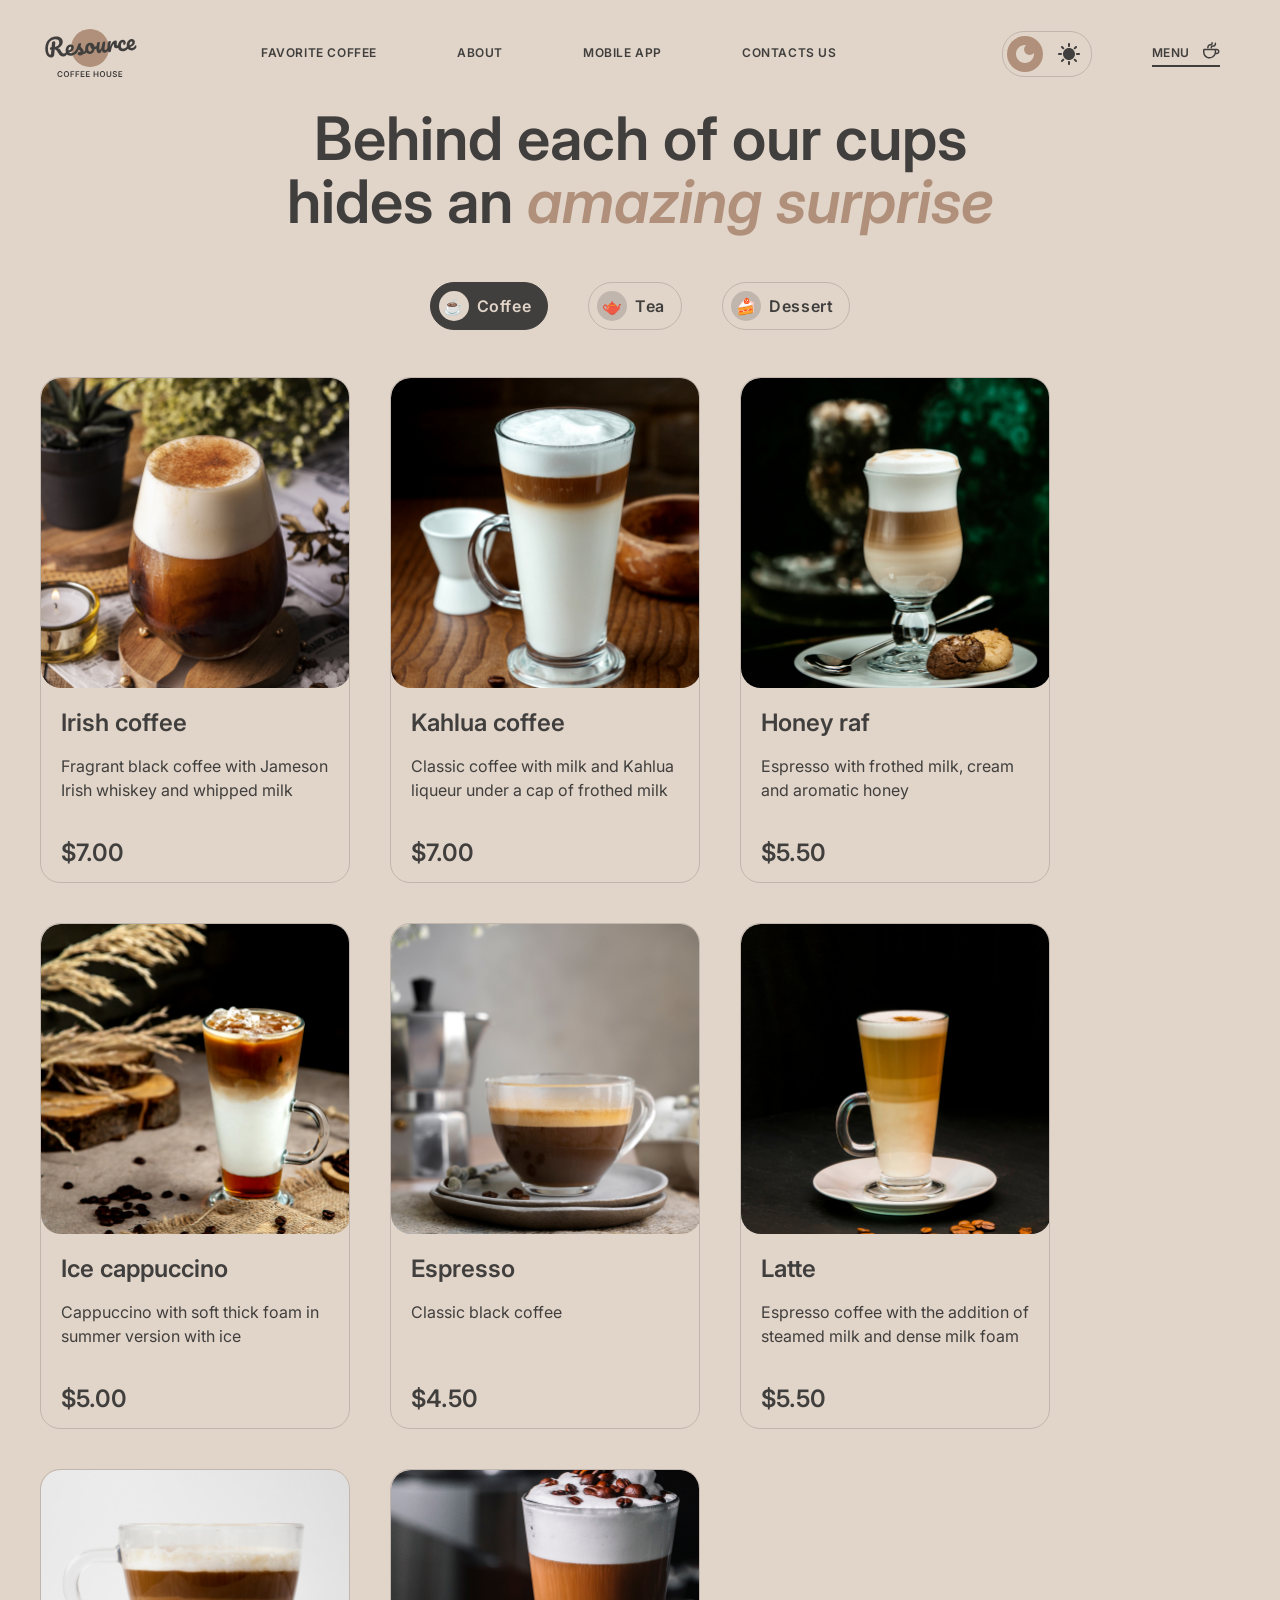
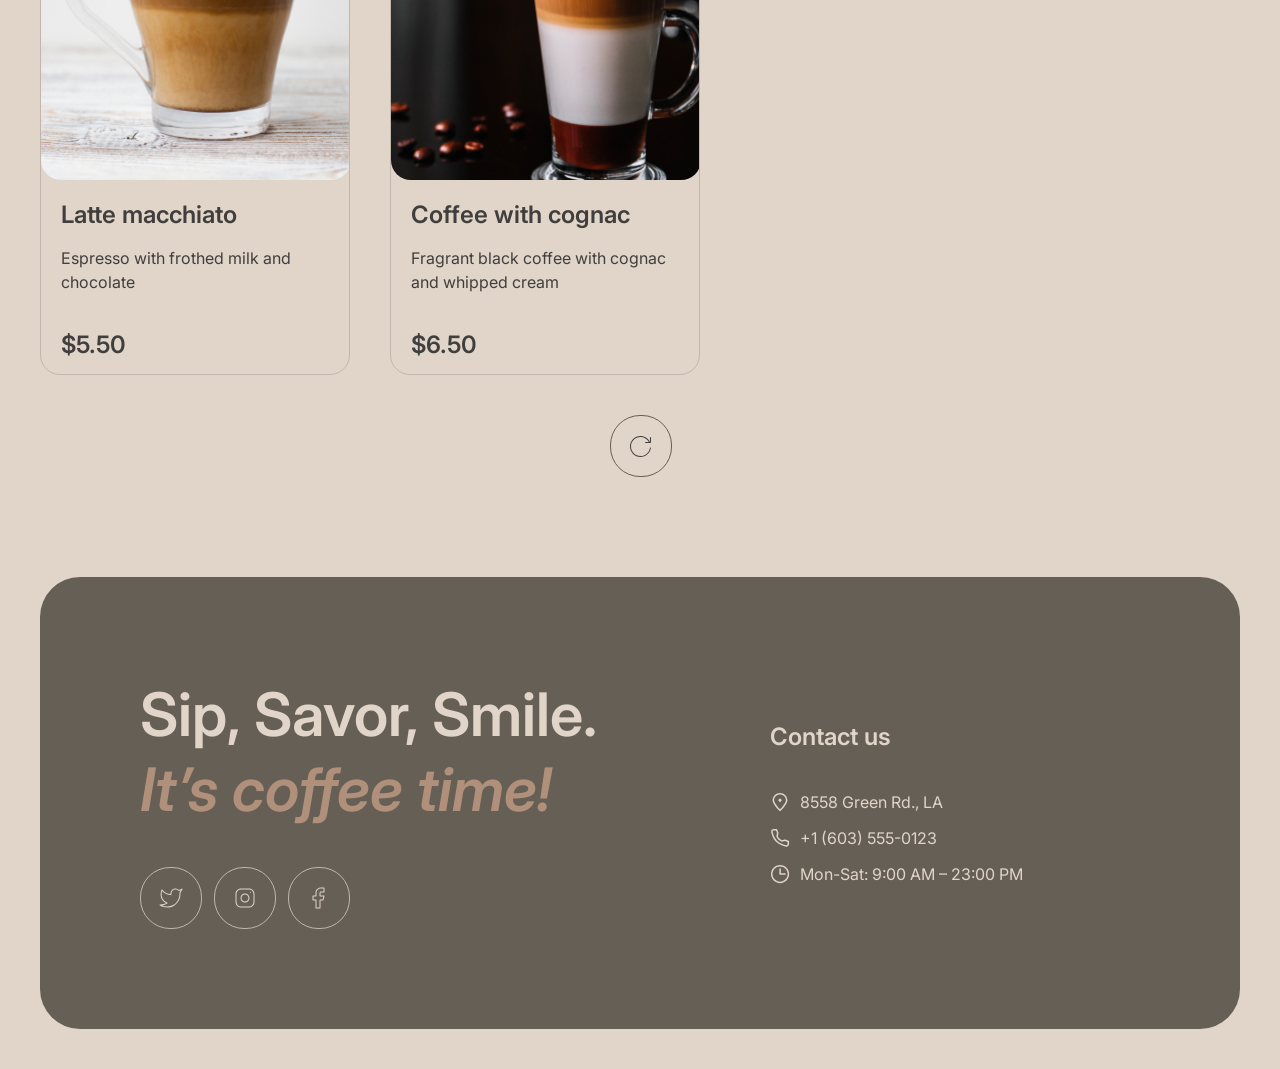
==== menu.html @ 3aed894a "feat: add link underline style" ====
<!DOCTYPE html>
<html lang="en">

<head>
  <title>Coffee House</title>
  <meta name="Description" content="This is Coffee House.">
  <meta name="Keywords" content="Coffee House">
  <meta charset="utf-8">
  <meta http-equiv="X-UA-Compatible" content="IE=edge">
  <meta name="viewport" content="width=device-width, initial-scale=1">
  <link rel="preconnect" href="https://fonts.googleapis.com">
  <link rel="preconnect" href="https://fonts.gstatic.com" crossorigin>
  <link href="https://fonts.googleapis.com/css2?family=Inter:ital,wght@0,100..900;1,100..900&display=swap"
    rel="stylesheet">
  <link rel="stylesheet" href="modern-normalize.css">
  <link rel="stylesheet" href="style.css">
  <link rel="icon" href="assets/favicon.png" type="image/x-icon">
</head>

<body class="block__body">

   <!-- HEADER -->
    <header class="header">
        <div class="container">
            <div class="wrapper wrapper--zero">
                <!-- Header logo & links -->
                <div class="header__top">
                    <div class="header__logo">
                        <a href="https://supronisium.github.io/rsschool-landing-page/">
                            <svg width="100" height="60" viewBox="0 0 100 60" fill="none" xmlns="http://www.w3.org/2000/svg">
<path d="M69 25C69 35.4934 60.4934 44 50 44C39.5066 44 31 35.4934 31 25C31 14.5066 39.5066 6 50 6C60.4934 6 69 14.5066 69 25Z" fill="#B0907A"/>
<path d="M95.6784 22.2913C95.8856 22.2732 96.0534 22.3548 96.1817 22.5364C96.326 22.7165 96.4127 22.9739 96.442 23.3086C96.4922 23.8824 96.4 24.3884 96.1652 24.8265C95.7789 25.5509 95.2359 26.1365 94.5362 26.5832C93.8524 27.0285 93.0084 27.295 92.0042 27.3829C90.4741 27.5168 89.2469 27.1664 88.3226 26.3318C87.3969 25.4812 86.8658 24.2749 86.7291 22.7129C86.6329 21.6131 86.7748 20.5727 87.1547 19.5919C87.5333 18.5951 88.1046 17.7822 88.8687 17.1532C89.6487 16.5229 90.5568 16.1623 91.5928 16.0717C92.5173 15.9908 93.2829 16.2049 93.8895 16.714C94.4948 17.2071 94.8386 17.9239 94.9209 18.8643C95.0171 19.9641 94.7016 20.9473 93.9743 21.814C93.2617 22.6633 91.9772 23.4021 90.1208 24.0303C90.5675 24.73 91.2451 25.0401 92.1537 24.9606C92.8072 24.9035 93.3279 24.7053 93.7158 24.3662C94.1197 24.0257 94.5692 23.4725 95.0643 22.7064C95.2346 22.4506 95.4393 22.3122 95.6784 22.2913ZM91.3914 18.4503C90.8016 18.5019 90.3295 18.8885 89.9751 19.6102C89.6365 20.3304 89.5098 21.1767 89.5949 22.149L89.5991 22.1968C90.5199 21.8914 91.2318 21.4918 91.7347 20.9981C92.2376 20.5044 92.4632 19.9626 92.4117 19.3729C92.3852 19.0701 92.2766 18.8386 92.0859 18.6786C91.9098 18.5013 91.6783 18.4252 91.3914 18.4503Z" fill="currentcolor"/>
<path d="M83.2976 28.1446C81.7356 28.2813 80.4779 27.9497 79.5245 27.1497C78.5857 26.3324 78.0529 25.1985 77.926 23.7481C77.813 22.457 77.969 21.303 78.394 20.2861C78.819 19.2692 79.4149 18.4622 80.1818 17.8651C80.9487 17.268 81.7784 16.9304 82.671 16.8523C83.5477 16.7756 84.2481 16.9793 84.7723 17.4635C85.311 17.9303 85.6159 18.5702 85.6871 19.383C85.7456 20.0525 85.6437 20.6316 85.3813 21.1203C85.1348 21.6076 84.7725 21.8722 84.2944 21.9141C83.9915 21.9406 83.7382 21.8904 83.5344 21.7637C83.3465 21.6356 83.2414 21.444 83.2191 21.189C83.2093 21.0774 83.2141 20.9485 83.2334 20.8023C83.2527 20.6561 83.2676 20.5504 83.278 20.4852C83.3367 20.2392 83.357 20.0125 83.3389 19.8053C83.3208 19.5981 83.2511 19.4436 83.1297 19.3418C83.0243 19.2386 82.876 19.1953 82.6847 19.2121C82.3181 19.2441 81.9901 19.4415 81.7006 19.8041C81.4097 20.1508 81.193 20.6114 81.0506 21.186C80.9081 21.7606 80.8661 22.3826 80.9247 23.0521C81.0865 24.901 81.9723 25.7551 83.5821 25.6142C84.2356 25.557 84.9181 25.2805 85.6296 24.7846C86.3556 24.2714 87.0469 23.5444 87.7034 22.6036C87.8752 22.3637 88.0806 22.2333 88.3197 22.2124C88.5269 22.1942 88.6946 22.2759 88.8229 22.4574C88.9672 22.6375 89.054 22.895 89.0832 23.2297C89.1362 23.8354 89.028 24.3427 88.7587 24.7518C88.0904 25.7418 87.2526 26.5378 86.2452 27.1399C85.2524 27.7247 84.2699 28.0596 83.2976 28.1446Z" fill="currentcolor"/>
<path d="M69.549 29.3476C68.9433 29.4006 68.485 29.1195 68.1742 28.5042C67.8794 27.8876 67.6706 26.8779 67.5479 25.4753C67.3666 23.4032 67.4892 21.4089 67.9158 19.4924C68.0188 19.0177 68.2207 18.6627 68.5213 18.4276C68.8365 18.1752 69.289 18.0232 69.8787 17.9716C70.1975 17.9437 70.4242 17.964 70.5586 18.0326C70.6931 18.1011 70.7701 18.2469 70.7897 18.4701C70.812 18.7251 70.7426 19.3094 70.5816 20.2229C70.478 20.8744 70.3993 21.4434 70.3455 21.93C70.2917 22.4165 70.2636 23.0132 70.2612 23.7201C70.6673 22.3033 71.1594 21.136 71.7376 20.2181C72.3158 19.3002 72.8997 18.6308 73.4892 18.2098C74.0947 17.7874 74.6605 17.5532 75.1865 17.5072C76.2225 17.4166 76.7858 17.8893 76.8765 18.9253C76.8946 19.1325 76.8668 19.6409 76.7931 20.4504C76.7214 21.0991 76.6925 21.5032 76.7064 21.6626C76.7552 22.2204 76.9789 22.4819 77.3773 22.4471C77.8236 22.408 78.3668 22.0072 79.0067 21.2445C79.1958 21.0191 79.4019 20.8967 79.6251 20.8772C79.8323 20.8591 80 20.9408 80.1283 21.1223C80.2712 21.2864 80.3559 21.5199 80.3824 21.8228C80.434 22.4125 80.315 22.8887 80.0255 23.2513C79.6197 23.7526 79.1285 24.1971 78.5521 24.5848C77.9903 24.9552 77.3746 25.1697 76.7052 25.2282C75.8604 25.3021 75.196 25.1434 74.7121 24.7521C74.2441 24.3594 73.978 23.7965 73.9139 23.0633C73.8929 22.8242 73.8959 22.583 73.9228 22.3397C73.9268 22.0182 73.9239 21.8016 73.9142 21.69C73.8919 21.435 73.793 21.3151 73.6177 21.3305C73.3786 21.3514 73.0836 21.6503 72.7325 22.2271C72.396 22.7865 72.0748 23.5213 71.7689 24.4314C71.4631 25.3415 71.2332 26.2932 71.0791 27.2864C70.9694 28.0509 70.8068 28.5791 70.5914 28.8709C70.3906 29.1455 70.0431 29.3044 69.549 29.3476Z" fill="currentcolor"/>
<path d="M59.2462 30.2488C58.5289 30.3116 57.9106 30.0364 57.3912 29.4233C56.8863 28.7929 56.5906 27.9836 56.5042 26.9954C56.3996 25.8 56.3838 24.7012 56.4567 23.699C56.5282 22.6809 56.6985 21.5979 56.9675 20.4501C57.085 19.958 57.2782 19.5958 57.547 19.3635C57.8157 19.1312 58.2609 18.9878 58.8826 18.9334C59.2332 18.9028 59.4772 18.9376 59.6145 19.038C59.7677 19.1371 59.8541 19.2981 59.8736 19.5213C59.8847 19.6488 59.8347 20.0868 59.7235 20.8354C59.6157 21.4391 59.5349 21.9842 59.4811 22.4707C59.3088 24.1722 59.247 25.3019 59.2958 25.8598C59.3251 26.1945 59.3859 26.4301 59.4781 26.5666C59.569 26.6871 59.7021 26.7397 59.8774 26.7244C60.1165 26.7035 60.3904 26.4386 60.6993 25.9297C61.024 25.4195 61.3431 24.6608 61.6565 23.6536C61.9859 22.6451 62.2798 21.4148 62.5382 19.9627C62.6239 19.4734 62.7852 19.114 63.0221 18.8845C63.2749 18.6535 63.6643 18.5151 64.1903 18.4691C64.5569 18.437 64.8161 18.4625 64.9679 18.5456C65.1184 18.6127 65.204 18.7658 65.2249 19.0049C65.2598 19.4034 65.1561 20.5127 64.9138 22.3327C64.646 24.412 64.533 25.6907 64.5748 26.1688C64.6013 26.4717 64.686 26.7052 64.8289 26.8694C64.9703 27.0176 65.1447 27.0827 65.3519 27.0645C65.6706 27.0366 66.0285 26.8126 66.4254 26.3924C66.8368 25.9549 67.3708 25.2657 68.0273 24.3249C68.199 24.0851 68.4044 23.9547 68.6435 23.9337C68.8507 23.9156 69.0185 23.9973 69.1468 24.1788C69.291 24.3589 69.3778 24.6163 69.4071 24.9511C69.4629 25.5886 69.3547 26.096 69.0825 26.4731C68.471 27.3779 67.7905 28.1361 67.041 28.7477C66.3074 29.358 65.4385 29.707 64.4343 29.7949C63.6693 29.8618 63.0776 29.6165 62.6594 29.0588C62.2572 28.4997 62.0093 27.6862 61.9159 26.6183C61.7398 27.7259 61.4065 28.5982 60.9162 29.2354C60.4245 29.8566 59.8678 30.1944 59.2462 30.2488Z" fill="currentcolor"/>
<path d="M57.5606 22.8796C57.7678 22.8614 57.9362 22.9511 58.0659 23.1485C58.1956 23.346 58.2744 23.6041 58.3023 23.9229C58.3692 24.688 58.1779 25.1625 57.7282 25.3463C56.8011 25.7647 55.7659 26.048 54.6225 26.1963C54.4367 27.5616 53.9332 28.6898 53.1117 29.5808C52.2888 30.4559 51.3115 30.9429 50.1799 31.0419C49.2235 31.1256 48.3824 30.9663 47.6566 30.564C46.9467 30.1603 46.383 29.5913 45.9654 28.8569C45.5478 28.1225 45.3 27.309 45.2219 26.4164C45.1159 25.205 45.2529 24.1089 45.6328 23.1281C46.0114 22.1313 46.5841 21.3343 47.351 20.7372C48.1165 20.1242 48.9933 19.7744 49.9816 19.688C51.1929 19.582 52.2022 19.9193 53.0093 20.6999C53.8309 21.4632 54.3592 22.453 54.5941 23.6691C55.339 23.5558 56.2177 23.3183 57.23 22.9567C57.3547 22.9136 57.4649 22.8879 57.5606 22.8796ZM50.1494 28.4908C50.6595 28.4462 51.0797 28.2007 51.41 27.7542C51.7563 27.3063 51.959 26.6863 52.0182 25.8941C51.4948 25.6026 51.0739 25.1977 50.7555 24.6795C50.4531 24.1599 50.2754 23.5972 50.2224 22.9916C50.2001 22.7365 50.2017 22.4794 50.2272 22.2202L50.1076 22.2307C49.4701 22.2864 48.9633 22.644 48.5873 23.3032C48.2259 23.9452 48.094 24.824 48.1916 25.9398C48.2683 26.8164 48.4942 27.4712 48.8694 27.9042C49.2605 28.3357 49.6872 28.5313 50.1494 28.4908Z" fill="currentcolor"/>
<path d="M40.3103 32.4354C39.4815 32.508 38.8272 32.3725 38.3474 32.029C37.8836 31.6841 37.6307 31.2726 37.5889 30.7944C37.5527 30.38 37.6727 30.0081 37.9491 29.6787C38.2254 29.3494 38.6584 29.1589 39.2482 29.1073C39.4554 29.0892 39.6966 29.0922 39.9717 29.1163C40.2614 29.1231 40.4787 29.1282 40.6235 29.1316C40.5713 28.7185 40.4415 28.3364 40.2341 27.9851C40.0427 27.6325 39.8048 27.3 39.5205 26.9876C39.2348 26.6592 38.9692 26.3773 38.7237 26.1418C38.3119 27.1254 37.8861 27.9497 37.4464 28.6145C37.0226 29.278 36.5482 29.9137 36.0232 30.5218C35.7614 30.8338 35.4711 31.0038 35.1523 31.0316C34.8973 31.054 34.6824 30.9844 34.5077 30.823C34.3316 30.6457 34.2316 30.4216 34.2079 30.1506C34.1801 29.8318 34.2658 29.5272 34.4653 29.2367L34.7426 28.827C35.5244 27.6664 36.1078 26.7159 36.4928 25.9756C36.7233 25.4896 36.9884 24.8481 37.288 24.0509C37.5863 23.2379 37.8745 22.4016 38.1527 21.542C38.3942 20.8142 38.9931 20.4085 39.9494 20.3248C40.3957 20.2858 40.71 20.2984 40.8923 20.3628C41.0746 20.4271 41.1734 20.547 41.1888 20.7223C41.1971 20.8179 41.1785 20.9722 41.1329 21.1849C41.0873 21.3977 41.0177 21.6126 40.9243 21.8296C40.6876 22.4285 40.5867 22.9272 40.6215 23.3257C40.6424 23.5647 40.7451 23.8208 40.9296 24.0937C41.1301 24.3653 41.4244 24.7009 41.8127 25.1006C42.3814 25.7254 42.8141 26.2657 43.111 26.7216C43.4224 27.1601 43.6025 27.6583 43.6513 28.2162C43.6652 28.3756 43.6688 28.6001 43.662 28.8898C44.4166 28.5187 45.2626 27.6335 46.2003 26.2345C46.372 25.9946 46.5774 25.8642 46.8165 25.8433C47.0237 25.8252 47.1915 25.9069 47.3198 26.0884C47.464 26.2685 47.5508 26.5259 47.5801 26.8606C47.6331 27.4663 47.5249 27.9737 47.2555 28.3827C46.545 29.4407 45.8392 30.185 45.1381 30.6158C44.4515 31.0292 43.5756 31.2985 42.5105 31.4238C41.9204 32.0215 41.187 32.3587 40.3103 32.4354Z" fill="currentcolor"/>
<path d="M36.6161 26.7357C36.8233 26.7175 36.9911 26.7992 37.1194 26.9807C37.2636 27.1608 37.3504 27.4183 37.3797 27.753C37.4355 28.3905 37.3273 28.8979 37.0551 29.2751C36.5281 30.0439 35.7492 30.7786 34.7183 31.4791C33.7034 32.1782 32.5823 32.5815 31.355 32.6888C29.6814 32.8353 28.3426 32.4947 27.3386 31.667C26.3347 30.8394 25.7637 29.6365 25.6256 28.0586C25.5294 26.9588 25.6713 25.9185 26.0512 24.9376C26.4298 23.9408 27.0011 23.1279 27.7652 22.4989C28.5452 21.8686 29.4533 21.508 30.4893 21.4174C31.4138 21.3365 32.1793 21.5506 32.786 22.0597C33.3913 22.5528 33.7351 23.2696 33.8173 24.21C33.9136 25.3098 33.5981 26.293 32.8708 27.1597C32.1581 28.009 30.8816 28.7471 29.0412 29.3739C29.5039 30.0722 30.293 30.3726 31.4088 30.275C32.126 30.2122 32.9173 29.894 33.7826 29.3204C34.6625 28.7295 35.4016 27.9983 35.9999 27.1269C36.1716 26.887 36.377 26.7566 36.6161 26.7357ZM30.2878 23.796C29.6981 23.8476 29.226 24.2342 28.8715 24.9559C28.533 25.6761 28.4063 26.5224 28.4914 27.4947L28.4955 27.5425C29.4164 27.2371 30.1283 26.8375 30.6312 26.3438C31.1341 25.8501 31.3597 25.3083 31.3081 24.7186C31.2816 24.4158 31.1731 24.1843 30.9824 24.0243C30.8063 23.847 30.5747 23.7709 30.2878 23.796Z" fill="currentcolor"/>
<path d="M27.6906 27.5167C27.8978 27.4986 28.0656 27.5803 28.1939 27.7618C28.3382 27.9419 28.4249 28.1993 28.4542 28.5341C28.5086 29.1557 28.4004 29.6631 28.1296 30.0561C27.4454 31.0476 26.7351 31.8324 25.9987 32.4108C25.261 32.9733 24.3581 33.3012 23.2902 33.3946C22.2541 33.4853 21.3451 33.2837 20.5631 32.79C19.797 32.2949 19.028 31.3985 18.256 30.1009C17.6351 29.063 17.151 28.3023 16.8035 27.8188C16.4547 27.3193 16.119 26.9712 15.7967 26.7745C15.4903 26.5765 15.1198 26.4724 14.6852 26.4622C14.6508 26.8025 14.5595 27.8705 14.4114 29.6663C14.3537 30.4744 14.3165 30.9675 14.3 31.1456C14.2256 32.1319 13.9724 32.9089 13.5402 33.4767C13.1067 34.0286 12.4038 34.3471 11.4315 34.4321C10.3636 34.5256 9.38799 34.2977 8.50477 33.7486C7.63609 33.1822 6.9298 32.3606 6.38589 31.2839C5.84059 30.1913 5.50518 28.9277 5.37968 27.4932C5.1454 24.8154 5.40544 22.4638 6.15978 20.4383C6.93006 18.4115 8.10738 16.8148 9.69174 15.6483C11.2906 14.4644 13.1899 13.7763 15.3895 13.5838C16.9196 13.45 18.223 13.5688 19.2994 13.9404C20.3759 14.312 21.1968 14.8826 21.762 15.6523C22.3432 16.4206 22.6784 17.3148 22.7676 18.3349C22.8457 19.2275 22.7073 20.1229 22.3522 21.0213C22.0117 21.9023 21.4476 22.7066 20.66 23.434C19.8724 24.1614 18.8869 24.7375 17.7034 25.1622C18.4866 25.3025 19.1057 25.5856 19.5605 26.0116C20.0154 26.4376 20.4891 27.0787 20.9816 27.9351C21.5115 28.8524 22.0112 29.5153 22.4806 29.924C22.966 30.3312 23.4955 30.5098 24.0693 30.4596C24.5794 30.4149 25.0509 30.205 25.4838 29.8299C25.9154 29.4388 26.4456 28.7981 27.0744 27.9079C27.2461 27.6681 27.4515 27.5377 27.6906 27.5167ZM11.3837 26.727C10.8418 26.7744 10.4561 26.6797 10.2266 26.4428C10.013 26.2045 9.89225 25.9259 9.86436 25.6071C9.8309 25.2246 9.92394 24.9113 10.1435 24.6672C10.379 24.4218 10.6562 24.2851 10.9749 24.2572L11.5727 24.2049C11.691 22.6206 11.8123 21.2528 11.9364 20.1016C12.053 19.0474 12.6771 18.4708 13.8088 18.3718C14.7173 18.2923 15.2071 18.659 15.2782 19.4719C15.2936 19.6473 15.2975 19.7835 15.2899 19.8805L14.9199 23.9121C15.7764 23.789 16.5393 23.5134 17.2085 23.0855C17.8937 22.6561 18.4149 22.0966 18.7722 21.4068C19.1454 20.7156 19.2957 19.9556 19.2232 19.1268C19.1353 18.1226 18.7236 17.3636 17.988 16.8498C17.2524 16.3359 16.2232 16.1369 14.9002 16.2526C13.3382 16.3893 12.0016 16.8997 10.8904 17.7839C9.79381 18.6508 8.98568 19.8779 8.46605 21.4653C7.94503 23.0366 7.78003 24.9142 7.97108 27.0978C8.06033 28.1179 8.24063 28.9855 8.51198 29.7006C8.78334 30.4157 9.08648 30.9432 9.42139 31.2834C9.75631 31.6235 10.0592 31.7817 10.3302 31.7579C10.5374 31.7398 10.6957 31.6216 10.8051 31.4032C10.9304 31.1834 11.0127 30.839 11.052 30.3698L11.3837 26.727Z" fill="currentcolor"/>
<path d="M78.4023 54.0001V48.1819H82.1864V49.0654H79.4563V50.645H81.9904V51.5285H79.4563V53.1165H82.2092V54.0001H78.4023Z" fill="currentcolor"/>
<path d="M75.9698 49.7813C75.9433 49.5332 75.8316 49.34 75.6346 49.2017C75.4395 49.0635 75.1857 48.9943 74.8732 48.9943C74.6535 48.9943 74.4651 49.0275 74.3079 49.0938C74.1507 49.1601 74.0304 49.25 73.9471 49.3637C73.8638 49.4773 73.8211 49.607 73.8192 49.7529C73.8192 49.8741 73.8467 49.9792 73.9016 50.0682C73.9585 50.1572 74.0352 50.233 74.1317 50.2955C74.2283 50.3561 74.3353 50.4072 74.4528 50.4489C74.5702 50.4906 74.6886 50.5256 74.8079 50.554L75.3533 50.6904C75.573 50.7415 75.7842 50.8106 75.9869 50.8977C76.1914 50.9849 76.3742 51.0947 76.5352 51.2273C76.698 51.3599 76.8268 51.5199 76.9215 51.7074C77.0162 51.8949 77.0636 52.1146 77.0636 52.3665C77.0636 52.7074 76.9764 53.0076 76.8022 53.2671C76.628 53.5246 76.3761 53.7263 76.0465 53.8722C75.7189 54.0161 75.3221 54.0881 74.8562 54.0881C74.4035 54.0881 74.0105 54.018 73.6772 53.8779C73.3458 53.7377 73.0863 53.5332 72.8988 53.2642C72.7132 52.9953 72.6128 52.6676 72.5977 52.2813H73.6346C73.6497 52.4839 73.7122 52.6525 73.8221 52.787C73.9319 52.9214 74.0749 53.0218 74.2511 53.0881C74.4291 53.1544 74.628 53.1875 74.8477 53.1875C75.0768 53.1875 75.2776 53.1534 75.4499 53.0852C75.6242 53.0152 75.7605 52.9186 75.859 52.7955C75.9575 52.6705 76.0077 52.5246 76.0096 52.358C76.0077 52.2065 75.9632 52.0815 75.8761 51.983C75.7889 51.8826 75.6668 51.7993 75.5096 51.733C75.3543 51.6648 75.1725 51.6042 74.9641 51.5512L74.3022 51.3807C73.823 51.2576 73.4442 51.071 73.1658 50.821C72.8893 50.5692 72.7511 50.2349 72.7511 49.8182C72.7511 49.4754 72.8439 49.1752 73.0295 48.9176C73.217 48.6601 73.4717 48.4602 73.7937 48.3182C74.1156 48.1743 74.4802 48.1023 74.8874 48.1023C75.3003 48.1023 75.6621 48.1743 75.9727 48.3182C76.2852 48.4602 76.5304 48.6582 76.7085 48.912C76.8865 49.1638 76.9783 49.4536 76.984 49.7813H75.9698Z" fill="currentcolor"/>
<path d="M70.2086 48.1819H71.2626V51.983C71.2626 52.3997 71.1641 52.7662 70.9672 53.0825C70.7721 53.3987 70.4975 53.6459 70.1433 53.8239C69.7891 54.0001 69.3753 54.0881 68.9018 54.0881C68.4264 54.0881 68.0117 54.0001 67.6575 53.8239C67.3033 53.6459 67.0287 53.3987 66.8336 53.0825C66.6386 52.7662 66.541 52.3997 66.541 51.983V48.1819H67.595V51.895C67.595 52.1374 67.648 52.3533 67.7541 52.5427C67.862 52.7321 68.0136 52.8807 68.2086 52.9887C68.4037 53.0948 68.6348 53.1478 68.9018 53.1478C69.1689 53.1478 69.3999 53.0948 69.595 52.9887C69.792 52.8807 69.9435 52.7321 70.0495 52.5427C70.1556 52.3533 70.2086 52.1374 70.2086 51.895V48.1819Z" fill="currentcolor"/>
<path d="M65.1435 51.0909C65.1435 51.7178 65.026 52.2548 64.7912 52.7017C64.5582 53.1468 64.2401 53.4877 63.8366 53.7245C63.4351 53.9612 62.9796 54.0796 62.4702 54.0796C61.9607 54.0796 61.5043 53.9612 61.1009 53.7245C60.6993 53.4858 60.3812 53.144 60.1463 52.6989C59.9134 52.2519 59.7969 51.7159 59.7969 51.0909C59.7969 50.464 59.9134 49.9281 60.1463 49.483C60.3812 49.036 60.6993 48.6942 61.1009 48.4574C61.5043 48.2207 61.9607 48.1023 62.4702 48.1023C62.9796 48.1023 63.4351 48.2207 63.8366 48.4574C64.2401 48.6942 64.5582 49.036 64.7912 49.483C65.026 49.9281 65.1435 50.464 65.1435 51.0909ZM64.0838 51.0909C64.0838 50.6496 64.0147 50.2775 63.8764 49.9745C63.7401 49.6695 63.5507 49.4394 63.3082 49.2841C63.0658 49.1269 62.7865 49.0483 62.4702 49.0483C62.1539 49.0483 61.8745 49.1269 61.6321 49.2841C61.3897 49.4394 61.1993 49.6695 61.0611 49.9745C60.9247 50.2775 60.8565 50.6496 60.8565 51.0909C60.8565 51.5322 60.9247 51.9053 61.0611 52.2102C61.1993 52.5133 61.3897 52.7434 61.6321 52.9006C61.8745 53.0559 62.1539 53.1335 62.4702 53.1335C62.7865 53.1335 63.0658 53.0559 63.3082 52.9006C63.5507 52.7434 63.7401 52.5133 63.8764 52.2102C64.0147 51.9053 64.0838 51.5322 64.0838 51.0909Z" fill="currentcolor"/>
<path d="M53.5918 54.0001V48.1819H54.6458V50.645H57.3418V48.1819H58.3986V54.0001H57.3418V51.5285H54.6458V54.0001H53.5918Z" fill="currentcolor"/>
<path d="M45.9492 54.0001V48.1819H49.7333V49.0654H47.0032V50.645H49.5373V51.5285H47.0032V53.1165H49.756V54.0001H45.9492Z" fill="currentcolor"/>
<path d="M40.6895 54.0001V48.1819H44.4735V49.0654H41.7434V50.645H44.2775V51.5285H41.7434V53.1165H44.4963V54.0001H40.6895Z" fill="currentcolor"/>
<path d="M35.6016 54.0001V48.1819H39.3288V49.0654H36.6555V50.645H39.0732V51.5285H36.6555V54.0001H35.6016Z" fill="currentcolor"/>
<path d="M30.5137 54.0001V48.1819H34.2409V49.0654H31.5676V50.645H33.9853V51.5285H31.5676V54.0001H30.5137Z" fill="currentcolor"/>
<path d="M29.1181 51.0909C29.1181 51.7178 29.0007 52.2548 28.7658 52.7017C28.5328 53.1468 28.2147 53.4877 27.8113 53.7245C27.4097 53.9612 26.9542 54.0796 26.4448 54.0796C25.9353 54.0796 25.4789 53.9612 25.0755 53.7245C24.6739 53.4858 24.3558 53.144 24.1209 52.6989C23.888 52.2519 23.7715 51.7159 23.7715 51.0909C23.7715 50.464 23.888 49.9281 24.1209 49.483C24.3558 49.036 24.6739 48.6942 25.0755 48.4574C25.4789 48.2207 25.9353 48.1023 26.4448 48.1023C26.9542 48.1023 27.4097 48.2207 27.8113 48.4574C28.2147 48.6942 28.5328 49.036 28.7658 49.483C29.0007 49.9281 29.1181 50.464 29.1181 51.0909ZM28.0584 51.0909C28.0584 50.6496 27.9893 50.2775 27.851 49.9745C27.7147 49.6695 27.5253 49.4394 27.2828 49.2841C27.0404 49.1269 26.7611 49.0483 26.4448 49.0483C26.1285 49.0483 25.8491 49.1269 25.6067 49.2841C25.3643 49.4394 25.1739 49.6695 25.0357 49.9745C24.8993 50.2775 24.8311 50.6496 24.8311 51.0909C24.8311 51.5322 24.8993 51.9053 25.0357 52.2102C25.1739 52.5133 25.3643 52.7434 25.6067 52.9006C25.8491 53.0559 26.1285 53.1335 26.4448 53.1335C26.7611 53.1335 27.0404 53.0559 27.2828 52.9006C27.5253 52.7434 27.7147 52.5133 27.851 52.2102C27.9893 51.9053 28.0584 51.5322 28.0584 51.0909Z" fill="currentcolor"/>
<path d="M22.5536 50.1449H21.4911C21.4608 49.9707 21.4049 49.8163 21.3235 49.6818C21.2421 49.5455 21.1407 49.4299 21.0195 49.3352C20.8983 49.2406 20.7601 49.1695 20.6048 49.1222C20.4513 49.0729 20.2856 49.0483 20.1076 49.0483C19.7913 49.0483 19.511 49.1279 19.2667 49.287C19.0224 49.4442 18.8311 49.6752 18.6928 49.9801C18.5546 50.2832 18.4854 50.6534 18.4854 51.0909C18.4854 51.536 18.5546 51.911 18.6928 52.2159C18.833 52.519 19.0243 52.7481 19.2667 52.9034C19.511 53.0568 19.7904 53.1335 20.1048 53.1335C20.279 53.1335 20.4419 53.1108 20.5934 53.0654C20.7468 53.018 20.8841 52.9489 21.0053 52.858C21.1284 52.7671 21.2317 52.6553 21.315 52.5227C21.4002 52.3902 21.4589 52.2387 21.4911 52.0682L22.5536 52.0739C22.5138 52.3504 22.4277 52.6099 22.2951 52.8523C22.1644 53.0947 21.993 53.3087 21.7809 53.4943C21.5688 53.6781 21.3207 53.822 21.0366 53.9262C20.7525 54.0284 20.4371 54.0796 20.0906 54.0796C19.5792 54.0796 19.1228 53.9612 18.7212 53.7245C18.3197 53.4877 18.0034 53.1459 17.7724 52.6989C17.5413 52.2519 17.4258 51.7159 17.4258 51.0909C17.4258 50.464 17.5423 49.9281 17.7752 49.483C18.0082 49.036 18.3254 48.6942 18.7269 48.4574C19.1284 48.2207 19.583 48.1023 20.0906 48.1023C20.4144 48.1023 20.7156 48.1477 20.994 48.2387C21.2724 48.3296 21.5205 48.4631 21.7383 48.6392C21.9561 48.8135 22.1351 49.0275 22.2752 49.2813C22.4173 49.5332 22.5101 49.821 22.5536 50.1449Z" fill="currentcolor"/>
</svg>
                        </a>
                    </div>
                    <div class="header__menu">
                        <nav class="nav">
                            <div class="nav__menu">
                                <ul>
                                    <li class="menu__item"><a href="#favourites-coffee">Favorite coffee</a></li>
                                    <li class="menu__item"><a href="#about">About</a></li>
                                    <li class="menu__item"><a href="#mobile-app">Mobile app</a></li>
                                    <li class="menu__item"><a href="#contacts">Contacts us</a></li>
                                </ul>
                            </div>
                            <div class="nav__menu_additional">
                                <ul>
                                    <li>
                                        <div class="nav__theme-selector">
                                            <a class="theme-selector__item theme-selector__item--active" data-theme="light" href="#">
                                                <svg width="22" height="22" viewBox="0 0 22 22" fill="none"
                                                        xmlns="http://www.w3.org/2000/svg">
                                                        <path
                                                            d="M11 2C6.03 2 2 6.03 2 11C2 15.97 6.03 20 11 20C15.97 20 20 15.97 20 11C20 10.54 19.96 10.08 19.9 9.64C18.92 11.01 17.32 11.9 15.5 11.9C12.52 11.9 10.1 9.48 10.1 6.5C10.1 4.69 10.99 3.08 12.36 2.1C11.92 2.04 11.46 2 11 2Z"
                                                            fill="currentcolor" />
                                                    </svg>
                                                </a>
                                            <a class="theme-selector__item" data-theme="dark" href="#"><svg width="22" height="22"
                                                        viewBox="0 0 22 22" fill="none"
                                                        xmlns="http://www.w3.org/2000/svg">
                                                        <path
                                                            d="M10 3V1C10 0.45 10.45 0 11 0C11.55 0 12 0.45 12 1V3C12 3.55 11.55 4 11 4C10.45 4 10 3.55 10 3ZM17.36 6.05L18.77 4.63C19.16 4.24 19.16 3.61 18.77 3.22C18.38 2.83 17.75 2.83 17.36 3.22L15.95 4.64C15.56 5.03 15.56 5.66 15.95 6.05C16.34 6.44 16.97 6.44 17.36 6.05ZM21 10H19C18.45 10 18 10.45 18 11C18 11.55 18.45 12 19 12H21C21.55 12 22 11.55 22 11C22 10.45 21.55 10 21 10ZM11 18C10.45 18 10 18.45 10 19V21C10 21.55 10.45 22 11 22C11.55 22 12 21.55 12 21V19C12 18.45 11.55 18 11 18ZM4.64 6.05L3.22 4.64C2.83 4.25 2.83 3.61 3.22 3.23C3.61 2.85 4.25 2.84 4.63 3.23L6.04 4.64C6.43 5.03 6.43 5.67 6.04 6.05C5.65 6.43 5.02 6.44 4.64 6.05ZM15.95 15.95C15.56 16.34 15.56 16.98 15.95 17.36L17.36 18.77C17.75 19.16 18.39 19.16 18.77 18.77C19.16 18.38 19.16 17.74 18.77 17.36L17.36 15.95C16.98 15.56 16.34 15.56 15.95 15.95ZM1 12H3C3.55 12 4 11.55 4 11C4 10.45 3.55 10 3 10H1C0.45 10 0 10.45 0 11C0 11.55 0.45 12 1 12ZM4.64 18.78L6.05 17.37C6.44 16.98 6.44 16.34 6.05 15.96C5.66 15.58 5.02 15.57 4.64 15.96L3.23 17.37C2.84 17.76 2.84 18.4 3.23 18.78C3.61 19.17 4.25 19.17 4.64 18.78ZM11 5C7.69 5 5 7.69 5 11C5 14.31 7.69 17 11 17C14.31 17 17 14.31 17 11C17 7.69 14.31 5 11 5Z"
                                                            fill="currentcolor" />
                                                    </svg>
                                                </a>
                                        </div>
                                    </li>

                                    <li class="menu__item menu__item--active menu__item--last"><a href="menu.html" class="">Menu</a></li>
                                </ul>
                            </div>

                        </nav>
                        <div class="burger__menu">
                            <div></div>
                            <div></div>
                        </div>
                    </div>
                </div>
                <!-- End header logo & links -->
            </div>
        </div>
    </header>
    <!-- END HEADER -->

  <!-- MAIN BLOCK -->
  <main>

    <!-- INNER MENU -->

    <section class="inner-menu">
      <div class="container">
        <div class="wrapper">

          <h1 class="inner__header">Behind each of our cups hides an <span class="accent">amazing surprise</span></h1>

          <div class="catalog__menu">
            <nav>
              <ul>
                <li><a class="now" href="#" id="coffee">
                    <div class="catalog__icon">☕</div>
                    <div>Coffee</div>
                  </a></li>
                <li><a href="#" id="tea">
                    <div class="catalog__icon">🫖</div>
                    <div>Tea</div>
                  </a></li>
                <li><a href="#" id="dessert">
                    <div class="catalog__icon">🍰</div>
                    <div>Dessert</div>
                  </a></li>
              </ul>
            </nav>
          </div>

          <div class="block__catalog">
            <!-- Coffee -->
            <div class="catalog__item" id="coffee">
              <a href="#" class="open-modal">
                <div class="catalog__picture"><img class="tile-img" src="upload/coffee-1.jpg" alt="Irish coffee"></div>
                <div class="catalog__description">
                  <h3 class="tile-h3">Irish coffee</h3>
                  <p class="tile-description">Fragrant black coffee with Jameson Irish whiskey and whipped milk</p>
                  <h3 class="price">$7.00</h3>
                </div>
              </a>
            </div>
            <div class="catalog__item" id="coffee">
              <a href="#" class="open-modal">
                <div class="catalog__picture"><img class="tile-img" src="upload/coffee-2.jpg" alt="Kahlua coffee"></div>
                <div class="catalog__description">
                  <h3 class="tile-h3">Kahlua coffee</h3>
                  <p class="tile-description">Classic coffee with milk and Kahlua liqueur under a cap of frothed milk</p>
                  <h3 class="price">$7.00</h3>
                </div>
              </a>
            </div>
            <div class="catalog__item" id="coffee">
              <a href="#" class="open-modal">
                <div class="catalog__picture"><img class="tile-img" src="upload/coffee-3.jpg" alt="Honey raf"></div>
                <div class="catalog__description">
                  <h3 class="tile-h3">Honey raf</h3>
                  <p class="tile-description">Espresso with frothed milk, cream and aromatic honey</p>
                  <h3 class="price">$5.50</h3>
                </div>
              </a>
            </div>
            <div class="catalog__item" id="coffee">
              <a href="#" class="open-modal">
                <div class="catalog__picture"><img class="tile-img" src="upload/coffee-4.jpg" alt="Ice cappuccino"></div>
                <div class="catalog__description">
                  <h3 class="tile-h3">Ice cappuccino</h3>
                  <p class="tile-description">Cappuccino with soft thick foam in summer version with ice</p>
                  <h3 class="price">$5.00</h3>
                </div>
              </a>
            </div>
            <div class="catalog__item" id="coffee">
              <a href="#" class="open-modal">
                <div class="catalog__picture"><img class="tile-img" src="upload/coffee-5.jpg" alt="Espresso"></div>
                <div class="catalog__description">
                  <h3 class="tile-h3">Espresso</h3>
                  <p class="tile-description">Classic black coffee</p>
                  <h3 class="price">$4.50</h3>
                </div>
              </a>
            </div>
            <div class="catalog__item" id="coffee">
              <a href="#" class="open-modal">
                <div class="catalog__picture"><img class="tile-img" src="upload/coffee-6.jpg" alt="Latte"></div>
                <div class="catalog__description">
                  <h3 class="tile-h3">Latte</h3>
                  <p class="tile-description">Espresso coffee with the addition of steamed milk and dense milk foam</p>
                  <h3 class="price">$5.50</h3>
                </div>
              </a>
            </div>
            <div class="catalog__item" id="coffee">
              <a href="#" class="open-modal">
                <div class="catalog__picture"><img class="tile-img" src="upload/coffee-7.jpg" alt="Latte macchiato"></div>
                <div class="catalog__description">
                  <h3 class="tile-h3">Latte macchiato</h3>
                  <p class="tile-description">Espresso with frothed milk and chocolate</p>
                  <h3 class="price">$5.50</h3>
                </div>
              </a>
            </div>
            <div class="catalog__item" id="coffee">
              <a href="#" class="open-modal">
                <div class="catalog__picture"><img class="tile-img" src="upload/coffee-8.jpg" alt="Coffee with cognac"></div>
                <div class="catalog__description">
                  <h3 class="tile-h3">Coffee with cognac</h3>
                  <p class="tile-description">Fragrant black coffee with cognac and whipped cream</p>
                  <h3 class="price">$6.50</h3>
                </div>
              </a>
            </div>
            <!-- END Coffee -->
          </div>


          <br><br>

          <!-- RELOD -->
          <div class="button__reload">
            <a href="#">
              <svg width="24" height="24" viewBox="0 0 24 24" fill="none" xmlns="http://www.w3.org/2000/svg">
                <path
                  d="M1 12.5C1 6.70101 5.70101 2 11.5 2C15.6762 2 19.2811 4.43833 20.9727 7.9668C20.989 7.94908 20.9999 7.92634 21 7.90039V3.5C21 3.22386 21.2239 3 21.5 3C21.7761 3 22 3.22386 22 3.5V7.90039C21.9998 8.50759 21.5076 8.99979 20.9004 9H16.5C16.2239 9 16 8.77614 16 8.5C16 8.22386 16.2239 8 16.5 8H19.8672C18.2626 5.02278 15.1176 3 11.5 3C6.25329 3 2 7.25329 2 12.5C2 17.7467 6.25329 22 11.5 22C16.2619 22 20.206 18.4959 20.8936 13.9258C20.9346 13.6527 21.1898 13.4648 21.4629 13.5059C21.7357 13.5471 21.9238 13.8013 21.8828 14.0742C21.1228 19.1265 16.7641 23 11.5 23C5.70101 23 1 18.299 1 12.5Z"
                  fill="currentcolor" />
              </svg>
            </a>
          </div>
          <!-- END RELOD -->


        </div>
      </div>


    </section>









  </main>
  <!-- END MAIN BLOCK-->


  <!-- FOOTER -->
  <footer class="footer" id="contacts">
    <div class="container">
      <div class="wrapper wrapper--zero">
        <!-- footer  -->
        <div class="footer__block">
          <div class="footer__text">
            <h2>Sip, Savor, Smile. <span class="accent">It’s coffee time!</span></h2>
            <div class="social">
              <div>
                <a href="#">
                  <svg xmlns="http://www.w3.org/2000/svg" width="24" height="24" viewBox="0 0 24 24" fill="none">
                    <path
                      d="M14.7042 2.82712C15.6572 2.46345 16.699 2.40179 17.6886 2.64938C18.5666 2.86911 19.3654 3.32363 20.002 3.96091C20.4822 3.78023 21.0843 3.48732 21.6173 3.20602C21.9342 3.03876 22.2174 2.88186 22.421 2.76657C22.5227 2.70898 22.6042 2.66138 22.6602 2.62888C22.6882 2.61264 22.7102 2.60023 22.7247 2.59177C22.7317 2.58765 22.7368 2.58408 22.7403 2.582C22.7419 2.58107 22.7434 2.58054 22.7442 2.58005H22.7452C22.9293 2.47131 23.1628 2.4909 23.3253 2.62985C23.4877 2.76889 23.544 2.9966 23.4649 3.19528H23.464V3.19723C23.4633 3.19877 23.4621 3.20128 23.461 3.20407C23.4588 3.20965 23.4555 3.21812 23.4513 3.22848C23.4428 3.24927 23.43 3.27908 23.4141 3.31735C23.3822 3.39449 23.3363 3.50594 23.2774 3.64157C23.1598 3.91241 22.9918 4.28443 22.7911 4.68942C22.4412 5.3953 21.9617 6.25908 21.4522 6.84079C21.4828 7.06196 21.4993 7.2853 21.5001 7.50876V7.50973C21.5001 13.4345 18.6568 17.7347 14.6104 19.8886C10.576 22.036 5.39518 22.024 0.75692 19.4472C0.554653 19.3347 0.456135 19.0978 0.518638 18.875C0.581144 18.6522 0.788397 18.5017 1.01961 18.5107C3.10299 18.5936 5.1612 18.0884 6.96395 17.0644C5.09785 16.087 3.83004 14.8706 2.99911 13.5586C2.05225 12.0634 1.69162 10.4742 1.62606 9.03317C1.56065 7.59411 1.78865 6.29188 2.03133 5.35348C2.15298 4.88314 2.27973 4.50078 2.37606 4.23434C2.42414 4.10138 2.46494 3.99706 2.49422 3.92477C2.50888 3.88859 2.52003 3.85951 2.5284 3.83981C2.53253 3.83011 2.53675 3.82287 2.53915 3.81735C2.54036 3.81457 2.54133 3.81221 2.54208 3.81052L2.54305 3.80856V3.80759C2.54484 3.80807 2.57077 3.81894 2.96493 3.99411L2.54305 3.80661C2.6162 3.64227 2.77224 3.53024 2.95126 3.51266C3.13052 3.49522 3.30574 3.57524 3.40926 3.72263C4.37219 5.09378 5.65972 6.20566 7.15633 6.95895C8.5076 7.63902 9.99177 8.0068 11.5001 8.04001V7.54001C11.4878 6.52226 11.7877 5.52479 12.3595 4.68259C12.9324 3.83865 13.7512 3.19086 14.7042 2.82712ZM17.4454 3.61911C16.6546 3.42131 15.8222 3.47103 15.0606 3.76169C14.299 4.05239 13.6445 4.56966 13.1866 5.24411C12.7287 5.91864 12.4892 6.71798 12.5001 7.53317V8.54001C12.5001 8.8111 12.2838 9.03298 12.0128 9.04001C10.1731 9.08767 8.34996 8.67989 6.70614 7.85251C5.34111 7.16545 4.13581 6.20577 3.16024 5.03806C3.10825 5.20531 3.05404 5.39489 3.00008 5.60348C2.77402 6.47758 2.56453 7.67636 2.62411 8.98727C2.6836 10.296 3.01071 11.7064 3.84481 13.0234C4.67691 14.3372 6.03322 15.5882 8.20321 16.5527C8.36911 16.6264 8.48198 16.785 8.49813 16.9658C8.51417 17.1464 8.43131 17.3219 8.28133 17.4238C6.70085 18.4966 4.89728 19.174 3.02157 19.417C6.87969 20.9558 10.9231 20.7178 14.1397 19.0058C17.8427 17.0349 20.4996 13.0858 20.5001 7.51169L20.4952 7.32614C20.486 7.14097 20.4636 6.95664 20.4288 6.77438C20.3975 6.61045 20.4506 6.44138 20.5694 6.32419C21.0133 5.88634 21.5012 5.03885 21.8946 4.24509C21.9072 4.21975 21.9185 4.19398 21.9307 4.16891C21.3135 4.48988 20.5692 4.84831 20.004 5.01852C19.8157 5.07515 19.6115 5.01649 19.4825 4.86813C18.9475 4.25301 18.2363 3.817 17.4454 3.61911Z"
                      fill="currentcolor" />
                  </svg>
                </a>
              </div>
              <div>
                <a href="#">
                  <svg xmlns="http://www.w3.org/2000/svg" width="24" height="24" viewBox="0 0 24 24" fill="none">
                    <path
                      d="M15.5 12C15.5 10.067 13.933 8.5 12 8.5C10.067 8.5 8.5 10.067 8.5 12C8.5 13.933 10.067 15.5 12 15.5C13.933 15.5 15.5 13.933 15.5 12ZM16.5 12C16.5 14.4853 14.4853 16.5 12 16.5C9.51472 16.5 7.5 14.4853 7.5 12C7.5 9.51472 9.51472 7.5 12 7.5C14.4853 7.5 16.5 9.51472 16.5 12Z"
                      fill="currentcolor" />
                    <path
                      d="M20.5 8C20.5 5.51472 18.4853 3.5 16 3.5H8C5.51472 3.5 3.5 5.51472 3.5 8V16C3.5 18.4853 5.51472 20.5 8 20.5H16C18.4853 20.5 20.5 18.4853 20.5 16V8ZM21.5 16C21.5 19.0376 19.0376 21.5 16 21.5H8C4.96243 21.5 2.5 19.0376 2.5 16V8C2.5 4.96243 4.96243 2.5 8 2.5H16C19.0376 2.5 21.5 4.96243 21.5 8V16Z"
                      fill="currentcolor" />
                    <path
                      d="M17.1387 6.16406C17.3234 5.95914 17.6396 5.94234 17.8447 6.12695C18.0499 6.31159 18.0663 6.62775 17.8818 6.83301L17.8721 6.84473C17.6873 7.04998 17.3703 7.06657 17.165 6.88184C16.9601 6.69719 16.9436 6.38099 17.1279 6.17578L17.1387 6.16406Z"
                      fill="currentcolor" />
                  </svg>
                </a>
              </div>
              <div>
                <a href="#">
                  <svg xmlns="http://www.w3.org/2000/svg" width="24" height="24" viewBox="0 0 24 24" fill="none">
                    <path
                      d="M12.5 7C12.5 6.60217 12.6581 6.22076 12.9395 5.93945C13.2208 5.65815 13.6022 5.5 14 5.5H16.5V2.5H14C12.8065 2.5 11.6623 2.97445 10.8184 3.81836C9.97445 4.66227 9.5 5.80653 9.5 7V10C9.5 10.2761 9.27614 10.5 9 10.5H6.5V13.5H9C9.27614 13.5 9.5 13.7239 9.5 14V21.5H12.5V14C12.5 13.7239 12.7239 13.5 13 13.5H15.6094L16.3594 10.5H13C12.7239 10.5 12.5 10.2761 12.5 10V7ZM13.5 9.5H17C17.154 9.5 17.2998 9.57102 17.3945 9.69238C17.4891 9.81364 17.5226 9.9719 17.4854 10.1211L16.4854 14.1211C16.4297 14.3437 16.2294 14.5 16 14.5H13.5V22C13.5 22.2761 13.2761 22.5 13 22.5H9C8.72386 22.5 8.5 22.2761 8.5 22V14.5H6C5.72386 14.5 5.5 14.2761 5.5 14V10C5.5 9.72386 5.72386 9.5 6 9.5H8.5V7C8.5 5.54131 9.07988 4.14278 10.1113 3.11133C11.1428 2.07988 12.5413 1.5 14 1.5H17C17.2761 1.5 17.5 1.72386 17.5 2V6C17.5 6.27614 17.2761 6.5 17 6.5H14C13.8674 6.5 13.7403 6.55272 13.6465 6.64648C13.5527 6.74025 13.5 6.86739 13.5 7V9.5Z"
                      fill="currentcolor" />
                  </svg>
                </a>
              </div>
            </div>




          </div>
          <div class="footer__link-contact">
            <h3>Contact us</h3>
            <ul class="link-contact">
              <li class="link-contact__adress"><a href="https://maps.app.goo.gl/9SAb2S4wusKku3SA8" target="_blank">8558
                  Green Rd., LA</a></li>
              <li class="link-contact__phone"><a href="tel:+16035550123" target="_blank">+1 (603) 555-0123</a></li>
              <li class="link-contact__time last"><a href="#">Mon-Sat: 9:00 AM – 23:00 PM</a></li>
            </ul>
          </div>
        </div>
      </div>
    </div>
  </footer>
  <!-- END FOOTER -->
  <script src="assets/script.js"></script>
</body>

</html>
---- style.css ----
@charset "UTF-8";
/* color variables */
/* fonts variables */
a {
  text-decoration: none;
}

a:hover {
  text-decoration: none;
  transition-duration: 0.8s;
}

html {
  scroll-behavior: smooth;
}

body {
  font: 400 16px "Inter";
  background-color: #E1D4C9;
  color: #403F3D;
  margin: 0;
  padding: 0;
}

body.dark-theme {
  background-color: #292826;
}

li {
  list-style-type: none;
}

p {
  font: 400 normal 16px/1.5 "Inter";
  padding: 0;
  margin: 0;
}

h1 {
  font: 600 normal 72px/1.05 "Inter";
  padding: 0 0 40px 0;
  margin: 0;
}

h2 {
  font: 600 normal 60px/1.25 "Inter";
  padding: 0 0 40px 0;
  margin: 0;
}

h3 {
  font: 600 normal 24px/1.25 "Inter";
  padding: 0 0 16px 0;
  margin: 0;
}

/* color schemes */
body.dark-theme {
  color: #C1B6AD;
}

h1, h2, h3 {
  color: #403F3D;
}

body.dark-theme h1, body.dark-theme h2, body.dark-theme h3 {
  color: #E1D4C9;
}

a {
  color: #403F3D;
}

body.dark-theme a {
  color: #E1D4C9;
}

.header__logo a svg {
  color: #403F3D;
}

body.dark-theme .header__logo a svg {
  color: #E1D4C9;
}

.menu__item a {
  border-bottom: 2px solid #E1D4C9;
}

body.dark-theme .menu__item a {
  border-bottom: 2px solid #292826;
}

.menu__item a:hover, .menu__item--active a {
  border-bottom: 2px solid #403F3D;
}

body.dark-theme .menu__item a:hover, body.dark-theme .menu__item--active a {
  border-bottom: 2px solid #E1D4C9;
}

.enjoy__button a {
  background: #E1D4C9;
}

body.dark-theme .enjoy__button a {
  background: #403F3D;
}

.enjoy__button a:hover span {
  background-image: url(assets/icon-menu.svg);
}

body.dark-theme .enjoy__button a:hover span {
  background-image: url(assets/icon-menu--light.svg);
}

.slider__nav a, .button__reload a {
  border: 1px solid #665F55;
}

body.dark-theme .slider__nav a, .button__reload a {
  border: 1px solid #665F55;
}

.slider__nav a svg, .button__reload a svg {
  color: #403F3D;
}

body.dark-theme .slider__nav a svg, body.dark-theme .button__reload a svg {
  color: #E1D4C9;
}

.slider__nav a:hover, .button__reload a:hover {
  background-color: #665F55;
}

body.dark-theme .slider__nav a:hover, body.dark-theme .button__reload a:hover {
  color: #E1D4C9;
}

.slider__nav a:hover svg, .button__reload a:hover svg {
  color: #E1D4C9;
}

body.dark-theme .slider__nav a:hover svg, body.dark-theme .button__reload a:hover svg {
  color: #403F3D;
}

.menu__item--last a {
  background: url(assets/icon-menu.svg) no-repeat right 2px;
}

body.dark-theme .menu__item--last a {
  background: url(assets/icon-menu--light.svg) no-repeat right 2px;
}

.mobile-app__icons li a {
  color: #403F3D;
}

body.dark-theme .mobile-app__icons li a {
  color: #E1D4C9;
}

.mobile-app__icons a svg {
  color: #403F3D;
}

body.dark-theme .mobile-app__icons a svg {
  color: #E1D4C9;
}

.mobile-app__icons a:hover svg, .mobile-app__icons a:hover div {
  color: #E1D4C9;
}

body.dark-theme .mobile-app__icons a:hover svg, body.dark-theme .mobile-app__icons a:hover div {
  color: #403F3D;
}

.mobile-app__icons a:hover {
  background-color: #403F3D;
}

body.dark-theme .mobile-app__icons a:hover {
  background-color: #E1D4C9;
}

.nav__theme-selector {
  border: 1px solid #C1B6AD;
}

body.dark-theme .nav__theme-selector {
  border: 1px solid #665F55;
}

a.theme-selector__item svg {
  color: #403F3D;
}

body.dark-theme a.theme-selector__item svg {
  color: #E1D4C9;
}

a.theme-selector__item--active svg {
  color: #E1D4C9;
}

.slider__bottom-control ul li a.active {
  background-color: #403F3D;
}

body.dark-theme .slider__bottom-control ul li a.active {
  background-color: #C1B6AD;
}

.slider__bottom-control ul li a {
  background-color: #C1B6AD;
}

body.dark-theme .slider__bottom-control ul li a {
  background-color: #665F55;
}

/* end color schemes */
.container {
  width: 1440px;
  margin: 0 auto;
}

.wrapper {
  padding: 0 40px 100px 40px;
}

.wrapper--zero {
  padding-bottom: 0;
}

.accent {
  color: #B0907A;
  font-style: italic;
}

li.now a,
a.active,
li.now a:hover,
a.active:hover {
  cursor: default;
  pointer-events: none;
}

/* block Header */
.header__top {
  display: flex;
  align-items: center;
  margin: 20px auto 20px auto;
}

.header__logo {
  padding-top: 3px;
}

.logo {
  color: #403F3D;
  font: 34px "Inter";
  letter-spacing: 0.06px;
  padding-bottom: 7px;
}

.header__menu {
  flex: 1;
}

.nav {
  display: flex;
}

.nav__menu {
  display: flex;
  flex: 1;
  justify-content: center;
  justify-content: center;
}

.header__menu nav ul {
  display: flex;
  gap: 40px;
  padding: 0;
  margin: 0;
  align-items: center;
}

.header__menu ul nav {
  display: flex;
}

.nav__menu_additional {
  padding-left: 44px;
}

.menu__item a {
  font: 600 12px/1.3 "Inter";
  white-space: nowrap;
  text-transform: uppercase;
  letter-spacing: 0.6px;
  display: block;
  padding: 5px 0px 5px 0;
}

.menu__item a:hover {
  transition-duration: 0.8s;
}

.menu__item {
  padding: 14px 20px;
  margin: 0;
}

.menu__item--last {
  display: flex;
  align-items: center;
  flex: 1;
}

.menu__item--last a {
  padding-right: 30px;
}

.nav__theme-selector {
  display: flex;
  gap: 8px;
  padding: 4px;
  border-radius: 22px;
}

a.theme-selector__item {
  width: 36px;
  height: 36px;
  border-radius: 22px;
  border: none;
  display: flex;
  align-items: center;
  justify-content: center;
  text-decoration: none;
}

a.theme-selector__item--active {
  background-color: #B0907A;
}

a.theme-selector__item:hover {
  border: 1px solid #E1D4C9;
  background-color: #E1D4C9;
}

a.theme-selector__item:hover svg {
  color: #403F3D;
}

.burger__menu {
  display: none;
}

/* block Enjoy */
.block__enjoy, .footer__block {
  padding: 100px;
  border-radius: 40px;
  margin-bottom: 40px;
}

.block__enjoy {
  background: url(assets/bg-enjoy.jpg) no-repeat;
}

.enjoy__text {
  width: 530px;
}

.enjoy__text h1,
.enjoy__text p {
  color: #E1D4C9;
}

.enjoy__text p {
  padding: 0 0 40px 0;
}

.enjoy__button a {
  font: 600 12px/1.3 "Inter";
  letter-spacing: 0.6px;
  text-transform: uppercase;
  padding: 20px 20px;
  border-radius: 30px;
  display: flex;
  align-items: center;
  justify-content: center;
  width: 200px;
}

.enjoy__button a:hover span {
  background-repeat: no-repeat;
  background-position: right;
  padding-right: 28px;
}

/* ====================== SLIDER ====================== */
.favourites-coffee h2 {
  text-align: center;
}

.slider__container {
  display: flex;
  justify-content: space-between;
  padding: 0 40px;
}

.slider__banners {
  flex: 1;
  height: 640px;
  overflow: hidden;
}

.slider__banner {
  display: flex;
  align-items: center;
  justify-content: center;
}

.slider__banner {
  width: 100%;
  height: 100%;
}

.slider__content {
  text-align: center;
  width: 480px;
}

.slider__price {
  font: 600 normal 24px/1.25 "Inter";
  padding-top: 16px;
}

.slider__banner-image {
  height: 480px;
  width: 480px;
  display: block;
}

.slider__prev,
.slider__next {
  display: flex;
  align-items: center;
  justify-content: center;
}

.slider__nav a, .button__reload a {
  display: flex;
  line-height: 100%;
  padding: 18px;
  border-radius: 30px;
}

.slider__bottom-control {
  display: flex;
  align-items: center;
  justify-content: center;
  margin: 40px auto 0 auto;
}

.slider__bottom-control ul {
  display: flex;
  padding: 0;
  margin: 0;
}

.slider__bottom-control ul li {
  list-style-type: none;
  padding: 0;
  margin: 0 5px;
}

.slider__bottom-control ul li a {
  display: block;
  padding: 2px;
  width: 40px;
  border-radius: 30px;
}

/* block About */
.about {
  margin-top: 100px;
}

.block__about {
  display: grid;
  gap: 40px;
  grid-template-columns: 1fr 1fr;
}

.block__about-left,
.block__about-right {
  display: flex;
  flex-wrap: wrap;
  gap: 40px;
}

.block__about-left div,
.block__about-right div {
  width: 660px;
  background-repeat: no-repeat;
  border-radius: 20px;
  cursor: pointer;
}

.block__about-left div:nth-child(odd),
.block__about-right div:nth-child(even) {
  height: 590px;
  background-position: center;
  background-size: 110%;
}

.block__about-left div:nth-child(even),
.block__about-right div:nth-child(odd) {
  height: 430px;
  background-position: center;
  background-size: 110%;
}

.block__about-left div:hover,
.block__about-right div:hover {
  background-size: 100%;
  transition-duration: 0.8s;
}

/* end block About */
/* block Mobile app */
.block__mobile-app {
  display: flex;
  align-items: center;
  gap: 100px;
}

.mobile-app__icons {
  display: flex;
  padding: 0;
  margin: 0;
  gap: 20px;
}

.mobile-app__icons li {
  padding: 0;
  margin: 0;
  list-style-type: none;
}

.mobile-app__icons li a {
  display: flex;
  align-items: center;
  gap: 8px;
  border: 1px solid #665F55;
  width: 200px;
  height: 64px;
  border-radius: 30px;
  padding-left: 30px;
}

.mobile-app__icons li a div {
  font-size: 10px;
}

.mobile-app__icons li a div p {
  padding: 0;
  margin: 0;
  line-height: 100%;
}

.mobile-app__text {
  padding: 0 0 40px 0;
}

.mobile-app__decor img {
  width: 630px;
}

/* end block Mobile app */
/* block FOOTER */
.footer__block {
  display: flex;
  align-items: center;
  background-color: #665F55;
  gap: 100px;
}

.footer__text {
  width: 530px;
}

.footer__text h2 {
  color: #E1D4C9;
}

.social {
  display: flex;
  align-items: center;
  gap: 12px;
  width: 200px;
}

.social a {
  display: flex;
  line-height: 100%;
  border: 1px solid #C1B6AD;
  padding: 18px;
  border-radius: 30px;
}

.social a svg {
  color: #E1D4C9;
}

.social a:hover {
  border: 1px solid #E1D4C9;
  background-color: #E1D4C9;
}

.social a:hover svg {
  color: #403F3D;
}

.footer__link-contact h3 {
  color: #E1D4C9;
}

.link-contact {
  margin: 24px 0 0 0;
  padding: 0;
}

.link-contact li {
  list-style-type: none;
  padding: 0 0 16px 0;
  margin: 0;
}

.link-contact li a {
  padding-left: 30px;
  color: #E1D4C9;
  padding-bottom: 5px;
}

.link-contact li a:hover {
  border-bottom: 2px solid #E1D4C9;
}

.link-contact li.link-contact__adress a {
  background: url(assets/icon-link-contact-adress.svg) no-repeat;
}

.link-contact li.link-contact__phone a {
  background: url(assets/icon-link-contact-phone.svg) no-repeat;
}

.link-contact li.link-contact__time a {
  background: url(assets/icon-link-contact-time.svg) no-repeat;
}

.link-contact li.last {
  padding: 0;
}

.link-contact li.last a {
  border-bottom: 0;
}

/* End block FOOTER */
/* INNER PAGE CATALOG */
/* colour catalog scheme */
.catalog__menu nav ul li a.now, .catalog__menu nav ul li a:hover {
  color: #E1D4C9;
  background-color: #403F3D;
  border: 1px solid #403F3D;
}

body.dark-theme .catalog__menu nav ul li a.now {
  color: #E1D4C9;
  background-color: #403F3D;
  border: 1px solid #403F3D;
}

.catalog__menu nav ul a {
  color: #403F3D;
}

body.dark-theme .catalog__menu nav ul a {
  color: #E1D4C9;
}

.catalog__menu nav ul li a.now .catalog__icon, .catalog__menu nav ul li a:hover .catalog__icon {
  background-color: #E1D4C9;
}

body.dark-theme .catalog__menu nav ul li a.now .catalog__icon, body.dark-theme .catalog__menu nav ul li a:hover .catalog__icon {
  background-color: #292826;
}

.catalog__item {
  border: 1px solid #C1B6AD;
}

body.dark-theme .catalog__item {
  border: 1px solid #E1D4C9;
}

.catalog__menu nav ul a .catalog__icon {
  background-color: #C1B6AD;
}

body.dark-theme .catalog__menu nav ul a .catalog__icon {
  background-color: #665F55;
}

.catalog__menu nav ul a {
  border: 1px solid #C1B6AD;
}

body.dark-theme .catalog__menu nav ul a {
  border: 1px solid #665F55;
}

.catalog__menu nav ul a:hover {
  background-color: #403F3D;
  border: 1px solid #403F3D;
}

body.dark-theme .catalog__menu nav ul a:hover {
  background-color: #403F3D;
  border: 1px solid #403F3D;
}

/* end colour catalog scheme */
.inner__header {
  font-size: 60px;
  width: 800px;
  margin: 0 auto;
  text-align: center;
}

.block__catalog {
  display: flex;
  align-items: flex-start;
  gap: 40px;
  flex-wrap: wrap;
}

.catalog__item {
  width: 310px;
  height: 506px;
  border-radius: 20px;
  overflow: hidden;
}

.catalog__picture {
  border-radius: 20px;
  width: 310px;
  height: 310px;
  overflow: hidden;
  display: flex;
  align-items: center;
}

.catalog__item img {
  width: 110%;
  height: 110%;
}

.catalog__item div {
  text-align: left;
}

.catalog__item a {
  color: #403F3D;
}

.catalog__item a:hover {
  color: #B0907A;
}

.catalog__description {
  padding: 20px;
}

.catalog__description p {
  height: 72px;
  overflow: hidden;
  margin-bottom: 12px;
}

.catalog__menu {
  padding-bottom: 40px;
  display: flex;
  align-items: center;
  justify-content: center;
}

.catalog__menu nav ul {
  display: flex;
  gap: 40px;
  padding: 7px 0;
  margin: 0 auto;
}

.catalog__menu nav ul a {
  font: 600 16px/1 "Inter";
  letter-spacing: 0.6px;
  border-radius: 30px;
  display: flex;
  align-items: center;
  gap: 8px;
  padding: 8px 16px 8px 8px;
}

.catalog__menu nav ul a:hover {
  transition-duration: 0.8s;
}

.catalog__menu nav ul a .catalog__icon {
  border-radius: 20px;
  width: 30px;
  height: 30px;
  display: flex;
  align-items: center;
  justify-content: center;
}

.catalog__menu nav ul li {
  list-style-type: none;
  padding: 2px 0 0 0;
  margin: 0;
}

.catalog__item.show {
  opacity: 1;
  visibility: visible;
  transition-duration: 0.8s;
}

.catalog__item.show img {
  width: 340px;
  height: 340px;
}

.catalog__item.show:hover img {
  width: 310px;
  height: 310px;
  transition-duration: 0.8s;
}

.modal-overlay {
  position: fixed;
  top: 0;
  left: 0;
  width: 100%;
  height: 100%;
  background: rgba(64, 63, 61, 0.8);
  display: none;
  justify-content: center;
  align-items: center;
  z-index: 1000;
}

.modal-overlay.active {
  display: flex;
}

.modal-window {
  width: 800px;
  border-radius: 40px;
  background-color: #E1D4C9;
  padding: 20px;
  overflow: hidden;
  animation: fadeIn 0.9s ease;
}

@keyframes fadeIn {
  from {
    opacity: 0;
  }
  to {
    opacity: 1;
  }
}
.modal-window__container {
  display: flex;
  gap: 20px;
}

.modal__menu nav ul {
  display: flex;
  flex-wrap: wrap;
  gap: 8px;
  padding: 0 0 20px 0;
  margin: 0 auto;
}

.modal__menu nav ul li a {
  font: 600 16px/1 "Inter";
  letter-spacing: 0.6px;
  border-radius: 30px;
  color: #403F3D;
  display: flex;
  align-items: center;
  gap: 8px;
  padding: 8px 16px 8px 8px;
  border: 1px solid #C1B6AD;
}

.modal__menu nav ul li a:hover {
  color: #E1D4C9;
  background-color: #403F3D;
  border: 1px solid #403F3D;
  transition-duration: 0.8s;
}

.modal__menu nav ul li a .modal__icon {
  border-radius: 20px;
  background-color: #C1B6AD;
  width: 30px;
  height: 30px;
  display: flex;
  align-items: center;
  justify-content: center;
}

.modal__menu nav ul li {
  list-style-type: none;
  padding: 2px 0 0 0;
  margin: 0;
}

.modal__menu nav ul li a.active {
  color: #E1D4C9;
  background-color: #403F3D;
  border: 1px solid #403F3D;
}

.modal__menu nav ul li a.active .modal__icon, .modal__menu nav ul li a:hover .modal__icon {
  color: #403F3D;
  background-color: #E1D4C9;
}

.modal__total {
  padding-bottom: 20px;
}

.modal__total, .modal__button a {
  font: 600 24px/1.5 "Inter";
  display: flex;
}

.modal__total .price {
  flex: 1;
  text-align: right;
}

.modal__caption {
  border-top: 1px solid #C1B6AD;
  padding-top: 10px;
  padding-bottom: 20px;
}

.modal__caption div {
  font: 600 10px/1.4 "Inter";
  background: url(assets/icon-info-empty.svg) no-repeat left top;
  padding-left: 20px;
}

.modal__button a {
  color: #403F3D;
  display: flex;
  align-items: center;
  justify-content: center;
  border-radius: 20px;
  border: 1px solid #665F55;
}

.modal__button a:hover {
  color: #E1D4C9;
  background: #665F55;
  border: 1px solid #665F55;
}

p.option {
  padding-top: 20px;
}

.button__reload {
  width: 60px;
  display: flex;
  margin: 0 auto;
}

/* ################ Responsive ################# */
@media only screen and (max-width: 1439px) {
  .container {
    width: 100%;
    margin: 0;
  }
  /* Inner */
}
@media only screen and (max-width: 768px) {
  .header__menu nav {
    display: none;
  }
  .burger__menu {
    display: flex;
    width: 40px;
    height: 40px;
    flex-direction: column;
    justify-content: center;
    align-items: center;
    gap: 6px;
    flex-shrink: 0;
    z-index: 51;
    position: relative;
  }
  .header__logo {
    z-index: 52;
  }
  .header__menu nav ul li.last {
    padding-left: 0;
  }
  .burger__menu div {
    width: 20px;
    border-radius: 1px;
    transition: transform 0.2s ease-in-out;
  }
  .burger__menu div {
    border: 1px solid #403F3D;
  }
  /* BURGER */
  .nav {
    position: absolute;
    top: 0;
    height: 100%;
    z-index: 50;
    right: 100%;
    overflow-y: auto;
    background-color: #E1D4C9;
    /*  animation */
    transform: translateX(100%);
    transition: width 0.3s ease-in-out, transform 0.3s ease-in-out;
  }
  .nav.open {
    display: flex;
    flex-direction: column;
    justify-content: center;
    align-items: center;
    transform: translateX(0);
    right: 0;
    width: 100%;
  }
  .nav ul {
    flex-direction: column;
    row-gap: 30px;
  }
  .nav.open li {
    text-align: center;
  }
  .nav.open li a {
    font: 600 31px/1.25 "Inter";
  }
  .burger__menu.burger__menu_active {
    gap: 0;
  }
  .burger__menu.burger__menu_active div {
    transform: rotate(45deg) translate(0, 50%);
    position: abolsute;
    top: 0;
  }
  .burger__menu.burger__menu_active div:nth-child(2) {
    transform: rotate(135deg) translate(0, 50%);
    position: abolsute;
    top: 0;
  }
  .block__body.collapsed {
    overflow: hidden;
  }
  .modal-window {
    width: 688px;
  }
}
@media only screen and (max-width: 767.5px) {
  .modal-window {
    width: 500px;
  }
  .modal-window__image {
    display: none;
  }
}
@media only screen and (max-width: 480px) {
  .modal-window {
    width: 342px;
  }
}

/*# sourceMappingURL=style.css.map */
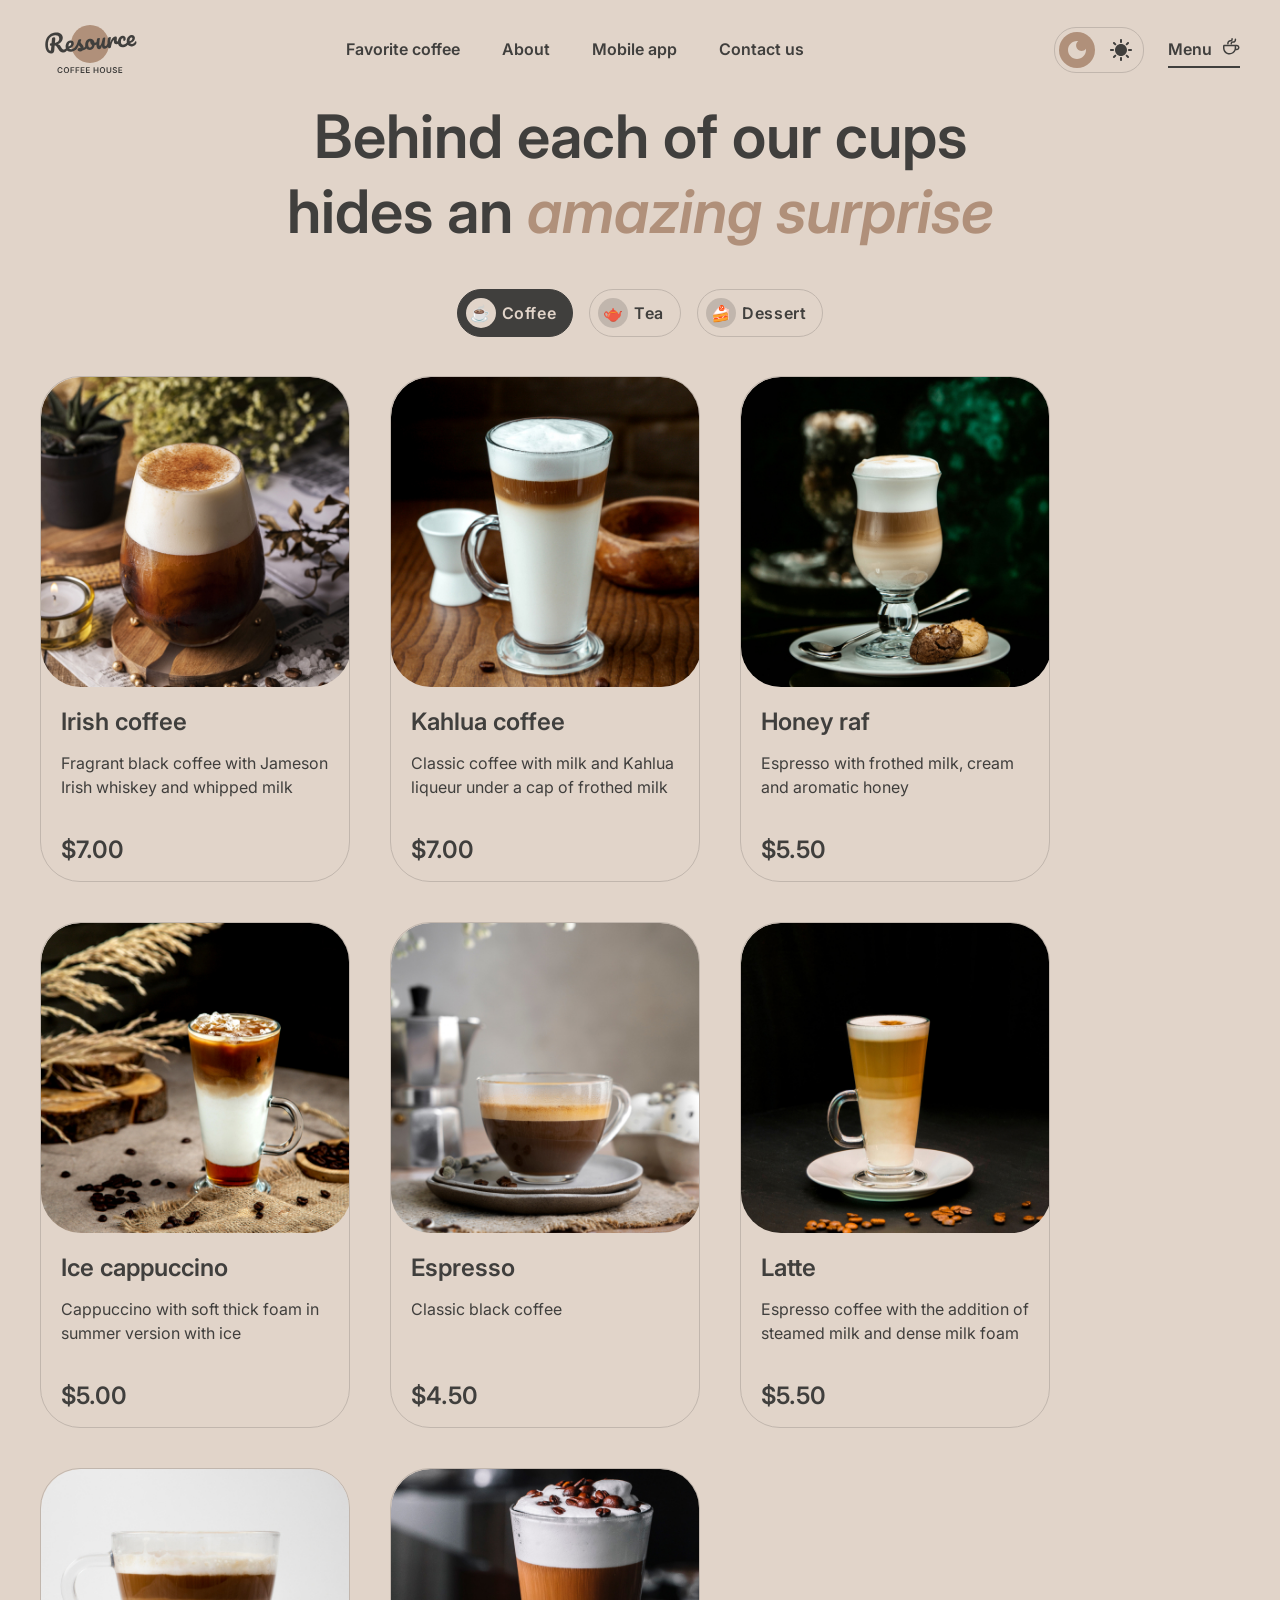
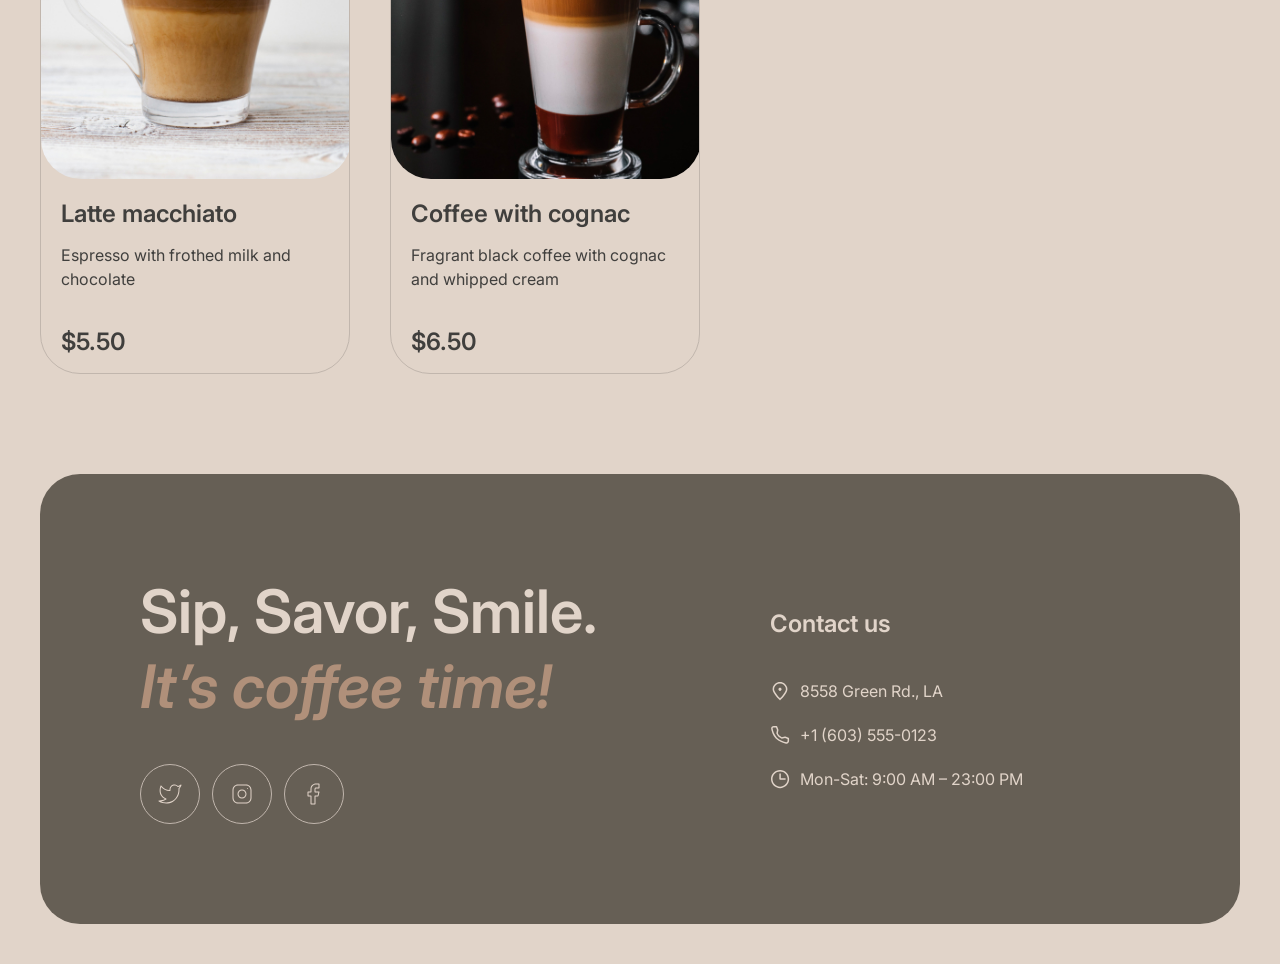
==== commit 53ade05d: "fix: 1440px resolution" ====
--- a/menu.html
+++ b/menu.html
@@ -55,10 +55,10 @@
                         <nav class="nav">
                             <div class="nav__menu">
                                 <ul>
-                                    <li class="menu__item"><a href="#favourites-coffee">Favorite coffee</a></li>
-                                    <li class="menu__item"><a href="#about">About</a></li>
-                                    <li class="menu__item"><a href="#mobile-app">Mobile app</a></li>
-                                    <li class="menu__item"><a href="#contacts">Contacts us</a></li>
+                                    <li class="menu__item"><a href="https://supronisium.github.io/rsschool-landing-page/index.html#favourites-coffee">Favorite coffee</a></li>
+                                    <li class="menu__item"><a href="https://supronisium.github.io/rsschool-landing-page/index.html#about">About</a></li>
+                                    <li class="menu__item"><a href="https://supronisium.github.io/rsschool-landing-page/index.html#mobile-app">Mobile app</a></li>
+                                    <li class="menu__item"><a href="https://supronisium.github.io/rsschool-landing-page/index.html#contacts">Contact us</a></li>
                                 </ul>
                             </div>
                             <div class="nav__menu_additional">
@@ -135,9 +135,9 @@
             <!-- Coffee -->
             <div class="catalog__item" id="coffee">
               <a href="#" class="open-modal">
-                <div class="catalog__picture"><img class="tile-img" src="upload/coffee-1.jpg" alt="Irish coffee"></div>
-                <div class="catalog__description">
-                  <h3 class="tile-h3">Irish coffee</h3>
+                <div class="catalog__picture"><div class="picture-item" style="background-image: url(upload/coffee-1.jpg)"></div></div>
+                <div class="catalog__description">
+                  <h3 class="item-title">Irish coffee</h3>
                   <p class="tile-description">Fragrant black coffee with Jameson Irish whiskey and whipped milk</p>
                   <h3 class="price">$7.00</h3>
                 </div>
@@ -145,9 +145,9 @@
             </div>
             <div class="catalog__item" id="coffee">
               <a href="#" class="open-modal">
-                <div class="catalog__picture"><img class="tile-img" src="upload/coffee-2.jpg" alt="Kahlua coffee"></div>
-                <div class="catalog__description">
-                  <h3 class="tile-h3">Kahlua coffee</h3>
+                <div class="catalog__picture"><div class="picture-item" style="background-image: url(upload/coffee-2.jpg)"></div></div>
+                <div class="catalog__description">
+                  <h3 class="item-title">Kahlua coffee</h3>
                   <p class="tile-description">Classic coffee with milk and Kahlua liqueur under a cap of frothed milk</p>
                   <h3 class="price">$7.00</h3>
                 </div>
@@ -155,9 +155,9 @@
             </div>
             <div class="catalog__item" id="coffee">
               <a href="#" class="open-modal">
-                <div class="catalog__picture"><img class="tile-img" src="upload/coffee-3.jpg" alt="Honey raf"></div>
-                <div class="catalog__description">
-                  <h3 class="tile-h3">Honey raf</h3>
+                <div class="catalog__picture"><div class="picture-item" style="background-image: url(upload/coffee-3.jpg)"></div></div>
+                <div class="catalog__description">
+                  <h3 class="item-title">Honey raf</h3>
                   <p class="tile-description">Espresso with frothed milk, cream and aromatic honey</p>
                   <h3 class="price">$5.50</h3>
                 </div>
@@ -165,9 +165,9 @@
             </div>
             <div class="catalog__item" id="coffee">
               <a href="#" class="open-modal">
-                <div class="catalog__picture"><img class="tile-img" src="upload/coffee-4.jpg" alt="Ice cappuccino"></div>
-                <div class="catalog__description">
-                  <h3 class="tile-h3">Ice cappuccino</h3>
+                <div class="catalog__picture"><div class="picture-item" style="background-image: url(upload/coffee-4.jpg)"></div></div>
+                <div class="catalog__description">
+                  <h3 class="item-title">Ice cappuccino</h3>
                   <p class="tile-description">Cappuccino with soft thick foam in summer version with ice</p>
                   <h3 class="price">$5.00</h3>
                 </div>
@@ -175,9 +175,9 @@
             </div>
             <div class="catalog__item" id="coffee">
               <a href="#" class="open-modal">
-                <div class="catalog__picture"><img class="tile-img" src="upload/coffee-5.jpg" alt="Espresso"></div>
-                <div class="catalog__description">
-                  <h3 class="tile-h3">Espresso</h3>
+                <div class="catalog__picture"><div class="picture-item" style="background-image: url(upload/coffee-5.jpg)"></div></div>
+                <div class="catalog__description">
+                  <h3 class="item-title">Espresso</h3>
                   <p class="tile-description">Classic black coffee</p>
                   <h3 class="price">$4.50</h3>
                 </div>
@@ -185,9 +185,9 @@
             </div>
             <div class="catalog__item" id="coffee">
               <a href="#" class="open-modal">
-                <div class="catalog__picture"><img class="tile-img" src="upload/coffee-6.jpg" alt="Latte"></div>
-                <div class="catalog__description">
-                  <h3 class="tile-h3">Latte</h3>
+                <div class="catalog__picture"><div class="picture-item" style="background-image: url(upload/coffee-6.jpg)"></div></div>
+                <div class="catalog__description">
+                  <h3 class="item-title">Latte</h3>
                   <p class="tile-description">Espresso coffee with the addition of steamed milk and dense milk foam</p>
                   <h3 class="price">$5.50</h3>
                 </div>
@@ -195,9 +195,9 @@
             </div>
             <div class="catalog__item" id="coffee">
               <a href="#" class="open-modal">
-                <div class="catalog__picture"><img class="tile-img" src="upload/coffee-7.jpg" alt="Latte macchiato"></div>
-                <div class="catalog__description">
-                  <h3 class="tile-h3">Latte macchiato</h3>
+                <div class="catalog__picture"><div class="picture-item" style="background-image: url(upload/coffee-7.jpg)"></div></div>
+                <div class="catalog__description">
+                  <h3 class="item-title">Latte macchiato</h3>
                   <p class="tile-description">Espresso with frothed milk and chocolate</p>
                   <h3 class="price">$5.50</h3>
                 </div>
@@ -205,9 +205,9 @@
             </div>
             <div class="catalog__item" id="coffee">
               <a href="#" class="open-modal">
-                <div class="catalog__picture"><img class="tile-img" src="upload/coffee-8.jpg" alt="Coffee with cognac"></div>
-                <div class="catalog__description">
-                  <h3 class="tile-h3">Coffee with cognac</h3>
+                <div class="catalog__picture"><div class="picture-item" style="background-image: url(upload/coffee-8.jpg)"></div></div>
+                <div class="catalog__description">
+                  <h3 class="item-title">Coffee with cognac</h3>
                   <p class="tile-description">Fragrant black coffee with cognac and whipped cream</p>
                   <h3 class="price">$6.50</h3>
                 </div>
@@ -219,7 +219,7 @@
 
           <br><br>
 
-          <!-- RELOD -->
+          <!-- RELOD 
           <div class="button__reload">
             <a href="#">
               <svg width="24" height="24" viewBox="0 0 24 24" fill="none" xmlns="http://www.w3.org/2000/svg">
@@ -229,7 +229,7 @@
               </svg>
             </a>
           </div>
-          <!-- END RELOD -->
+          END RELOD -->
 
 
         </div>
--- a/style.css
+++ b/style.css
@@ -20,6 +20,8 @@
   color: #403F3D;
   margin: 0;
   padding: 0;
+  -webkit-font-smoothing: antialiased;
+  -moz-osx-font-smoothing: grayscale;
 }
 
 body.dark-theme {
@@ -42,7 +44,7 @@
   margin: 0;
 }
 
-h2 {
+h2, h1.inner__header {
   font: 600 normal 60px/1.25 "Inter";
   padding: 0 0 40px 0;
   margin: 0;
@@ -148,11 +150,11 @@
 }
 
 .menu__item--last a {
-  background: url(assets/icon-menu.svg) no-repeat right 2px;
+  background: url(assets/icon-menu.svg) no-repeat right 6px;
 }
 
 body.dark-theme .menu__item--last a {
-  background: url(assets/icon-menu--light.svg) no-repeat right 2px;
+  background: url(assets/icon-menu--light.svg) no-repeat right 6px;
 }
 
 .mobile-app__icons li a {
@@ -221,6 +223,48 @@
 
 body.dark-theme .slider__bottom-control ul li a {
   background-color: #665F55;
+}
+
+.footer__block {
+  background-color: #665F55;
+}
+
+body.dark-theme .footer__block {
+  background-color: #403F3D;
+}
+
+.social a {
+  border: 1px solid #C1B6AD;
+}
+
+body.dark-theme .social a {
+  border: 1px solid #665F55;
+}
+
+.social a svg {
+  color: #E1D4C9;
+}
+
+.social a:hover {
+  border: 1px solid #E1D4C9;
+  background-color: #E1D4C9;
+}
+
+body.dark-theme .social a:hover {
+  border: 1px solid #292826;
+  background-color: #292826;
+}
+
+.social a:hover svg {
+  color: #403F3D;
+}
+
+body.dark-theme a:hover svg {
+  color: #E1D4C9;
+}
+
+.footer__link-contact h3 {
+  color: #E1D4C9;
 }
 
 /* end color schemes */
@@ -254,7 +298,7 @@
 .header__top {
   display: flex;
   align-items: center;
-  margin: 20px auto 20px auto;
+  margin: 16px auto 16px auto;
 }
 
 .header__logo {
@@ -285,7 +329,7 @@
 
 .header__menu nav ul {
   display: flex;
-  gap: 40px;
+  gap: 42px;
   padding: 0;
   margin: 0;
   align-items: center;
@@ -299,11 +343,13 @@
   padding-left: 44px;
 }
 
+.header__menu nav div.nav__menu_additional ul {
+  gap: 24px;
+}
+
 .menu__item a {
-  font: 600 12px/1.3 "Inter";
+  font: 600 16px/1.5 "Inter";
   white-space: nowrap;
-  text-transform: uppercase;
-  letter-spacing: 0.6px;
   display: block;
   padding: 5px 0px 5px 0;
 }
@@ -313,7 +359,7 @@
 }
 
 .menu__item {
-  padding: 14px 20px;
+  padding: 14px 0px;
   margin: 0;
 }
 
@@ -324,7 +370,7 @@
 }
 
 .menu__item--last a {
-  padding-right: 30px;
+  padding-right: 28px;
 }
 
 .nav__theme-selector {
@@ -366,11 +412,15 @@
 .block__enjoy, .footer__block {
   padding: 100px;
   border-radius: 40px;
+}
+
+.footer__block {
   margin-bottom: 40px;
 }
 
 .block__enjoy {
-  background: url(assets/bg-enjoy.jpg) no-repeat;
+  background: url(assets/bg-enjoy.jpg) center center/100% auto no-repeat;
+  height: 644px;
 }
 
 .enjoy__text {
@@ -387,10 +437,9 @@
 }
 
 .enjoy__button a {
-  font: 600 12px/1.3 "Inter";
+  font: 600 16px/1.5 "Inter";
   letter-spacing: 0.6px;
-  text-transform: uppercase;
-  padding: 20px 20px;
+  padding: 22px 20px;
   border-radius: 30px;
   display: flex;
   align-items: center;
@@ -443,7 +492,7 @@
 }
 
 .slider__banner-image {
-  height: 480px;
+  height: 500px;
   width: 480px;
   display: block;
 }
@@ -490,13 +539,17 @@
 
 /* block About */
 .about {
-  margin-top: 100px;
+  margin-top: 0px;
 }
 
 .block__about {
   display: grid;
   gap: 40px;
   grid-template-columns: 1fr 1fr;
+}
+
+.about h2 {
+  letter-spacing: -0.3%;
 }
 
 .block__about-left,
@@ -542,6 +595,10 @@
   gap: 100px;
 }
 
+.block__mobile-app h2 {
+  padding-right: 50px;
+}
+
 .mobile-app__icons {
   display: flex;
   padding: 0;
@@ -563,7 +620,7 @@
   width: 200px;
   height: 64px;
   border-radius: 30px;
-  padding-left: 30px;
+  padding-left: 20px;
 }
 
 .mobile-app__icons li a div {
@@ -571,7 +628,7 @@
 }
 
 .mobile-app__icons li a div p {
-  padding: 0;
+  padding: 6px 0 0 0;
   margin: 0;
   line-height: 100%;
 }
@@ -582,6 +639,7 @@
 
 .mobile-app__decor img {
   width: 630px;
+  margin-bottom: -3px;
 }
 
 /* end block Mobile app */
@@ -589,7 +647,6 @@
 .footer__block {
   display: flex;
   align-items: center;
-  background-color: #665F55;
   gap: 100px;
 }
 
@@ -601,6 +658,12 @@
   color: #E1D4C9;
 }
 
+.footer__link-contact {
+  display: flex;
+  flex-direction: column;
+  justify-content: flex-start;
+}
+
 .social {
   display: flex;
   align-items: center;
@@ -611,36 +674,18 @@
 .social a {
   display: flex;
   line-height: 100%;
-  border: 1px solid #C1B6AD;
-  padding: 18px;
+  padding: 17px;
   border-radius: 30px;
 }
 
-.social a svg {
-  color: #E1D4C9;
-}
-
-.social a:hover {
-  border: 1px solid #E1D4C9;
-  background-color: #E1D4C9;
-}
-
-.social a:hover svg {
-  color: #403F3D;
-}
-
-.footer__link-contact h3 {
-  color: #E1D4C9;
-}
-
 .link-contact {
-  margin: 24px 0 0 0;
+  margin: 26px 0 0 0;
   padding: 0;
 }
 
 .link-contact li {
   list-style-type: none;
-  padding: 0 0 16px 0;
+  padding: 0 0 24px 0;
   margin: 0;
 }
 
@@ -674,7 +719,7 @@
   border-bottom: 0;
 }
 
-/* End block FOOTER */
+/* End block  */
 /* INNER PAGE CATALOG */
 /* colour catalog scheme */
 .catalog__menu nav ul li a.now, .catalog__menu nav ul li a:hover {
@@ -740,10 +785,14 @@
 }
 
 /* end colour catalog scheme */
-.inner__header {
-  font-size: 60px;
+.inner-menu {
+  padding-top: 10px;
+}
+
+h1.inner__header {
   width: 800px;
-  margin: 0 auto;
+  margin: -10px auto 33px auto;
+  padding: 0;
   text-align: center;
 }
 
@@ -752,27 +801,23 @@
   align-items: flex-start;
   gap: 40px;
   flex-wrap: wrap;
+  margin-bottom: -40px;
 }
 
 .catalog__item {
   width: 310px;
   height: 506px;
-  border-radius: 20px;
+  border-radius: 40px;
   overflow: hidden;
 }
 
 .catalog__picture {
-  border-radius: 20px;
+  border-radius: 40px;
   width: 310px;
   height: 310px;
   overflow: hidden;
   display: flex;
   align-items: center;
-}
-
-.catalog__item img {
-  width: 110%;
-  height: 110%;
 }
 
 .catalog__item div {
@@ -798,7 +843,7 @@
 }
 
 .catalog__menu {
-  padding-bottom: 40px;
+  padding-bottom: 34px;
   display: flex;
   align-items: center;
   justify-content: center;
@@ -806,18 +851,18 @@
 
 .catalog__menu nav ul {
   display: flex;
-  gap: 40px;
-  padding: 7px 0;
+  gap: 16px;
+  padding: 5px 0;
   margin: 0 auto;
 }
 
 .catalog__menu nav ul a {
-  font: 600 16px/1 "Inter";
+  font: 600 16px/1.5 "Inter";
   letter-spacing: 0.6px;
   border-radius: 30px;
   display: flex;
   align-items: center;
-  gap: 8px;
+  gap: 6px;
   padding: 8px 16px 8px 8px;
 }
 
@@ -838,6 +883,22 @@
   list-style-type: none;
   padding: 2px 0 0 0;
   margin: 0;
+}
+
+.picture-item {
+  width: 310px;
+  height: 310px;
+  background-size: 100%;
+  background-position: center;
+}
+
+.picture-item:hover {
+  background-size: 110%;
+  transition-duration: 1s;
+}
+
+.item-title {
+  padding: 0 0 14px 0;
 }
 
 .catalog__item.show {
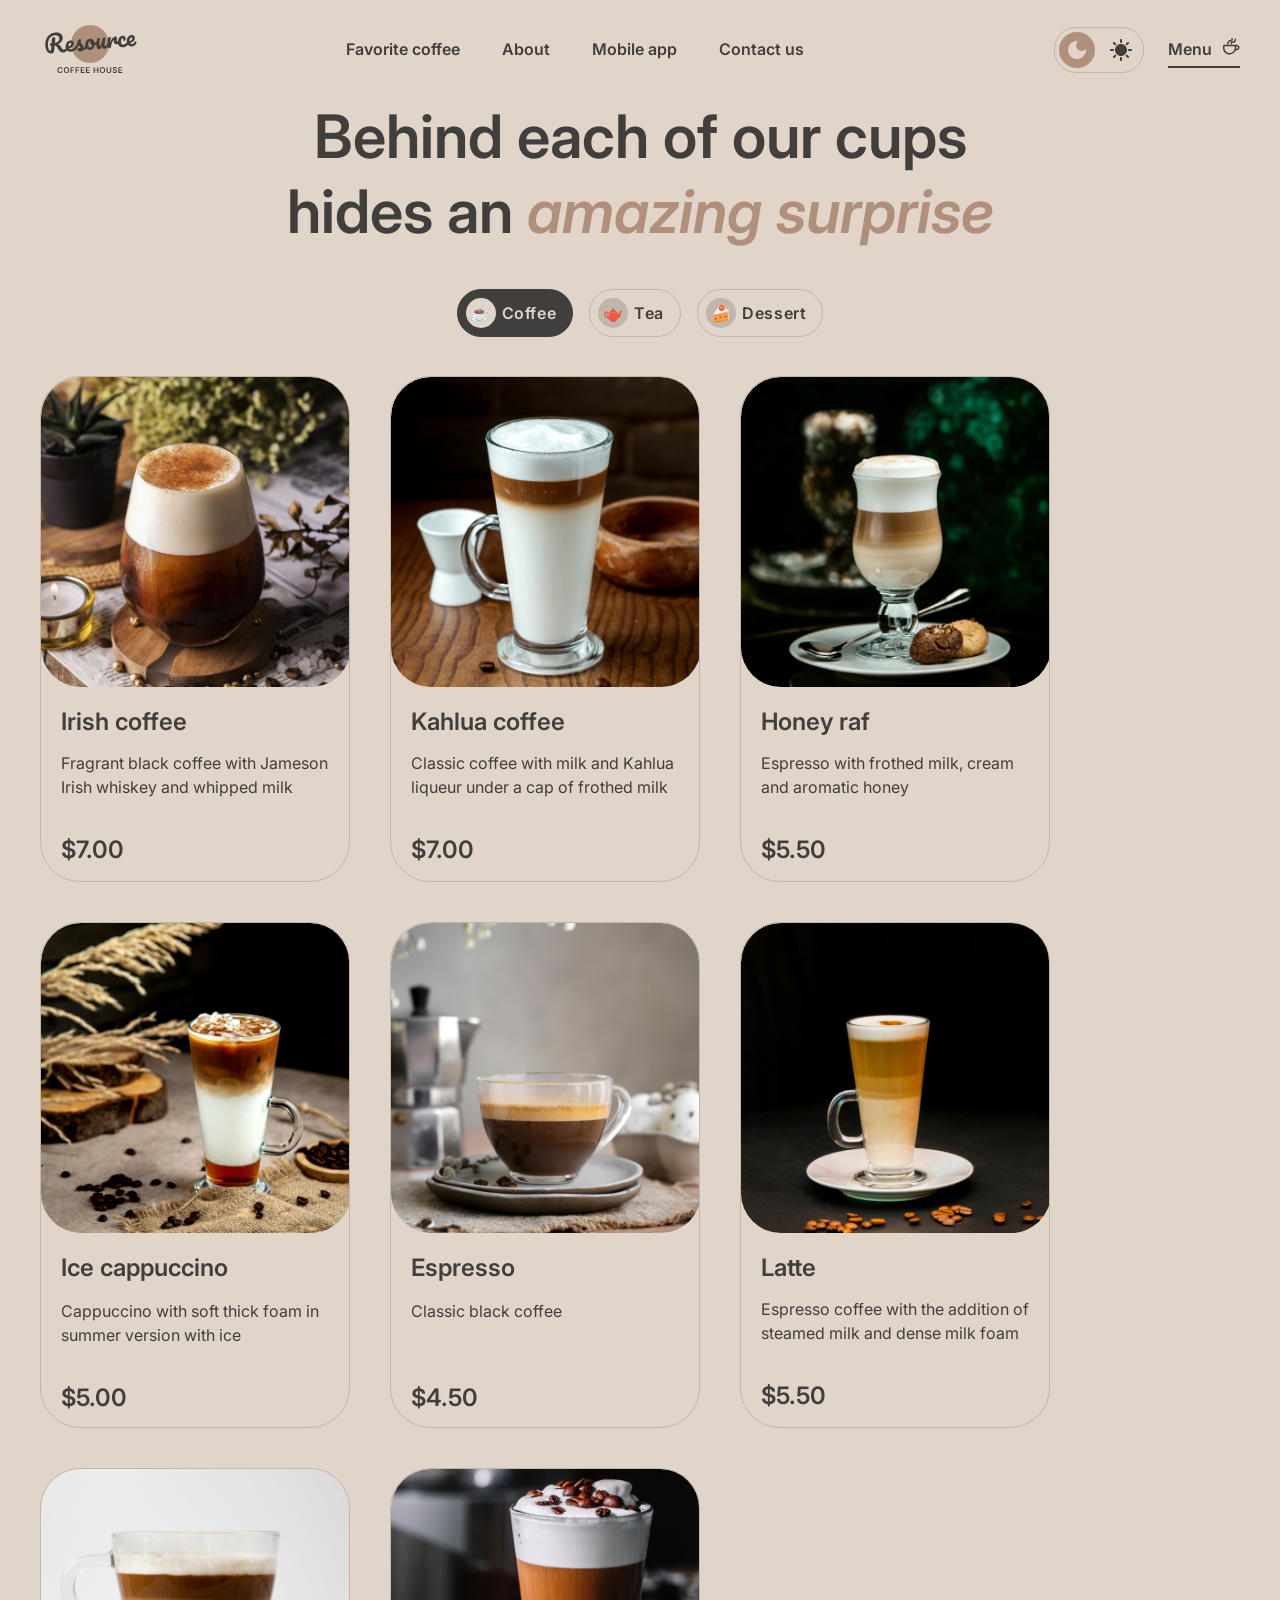
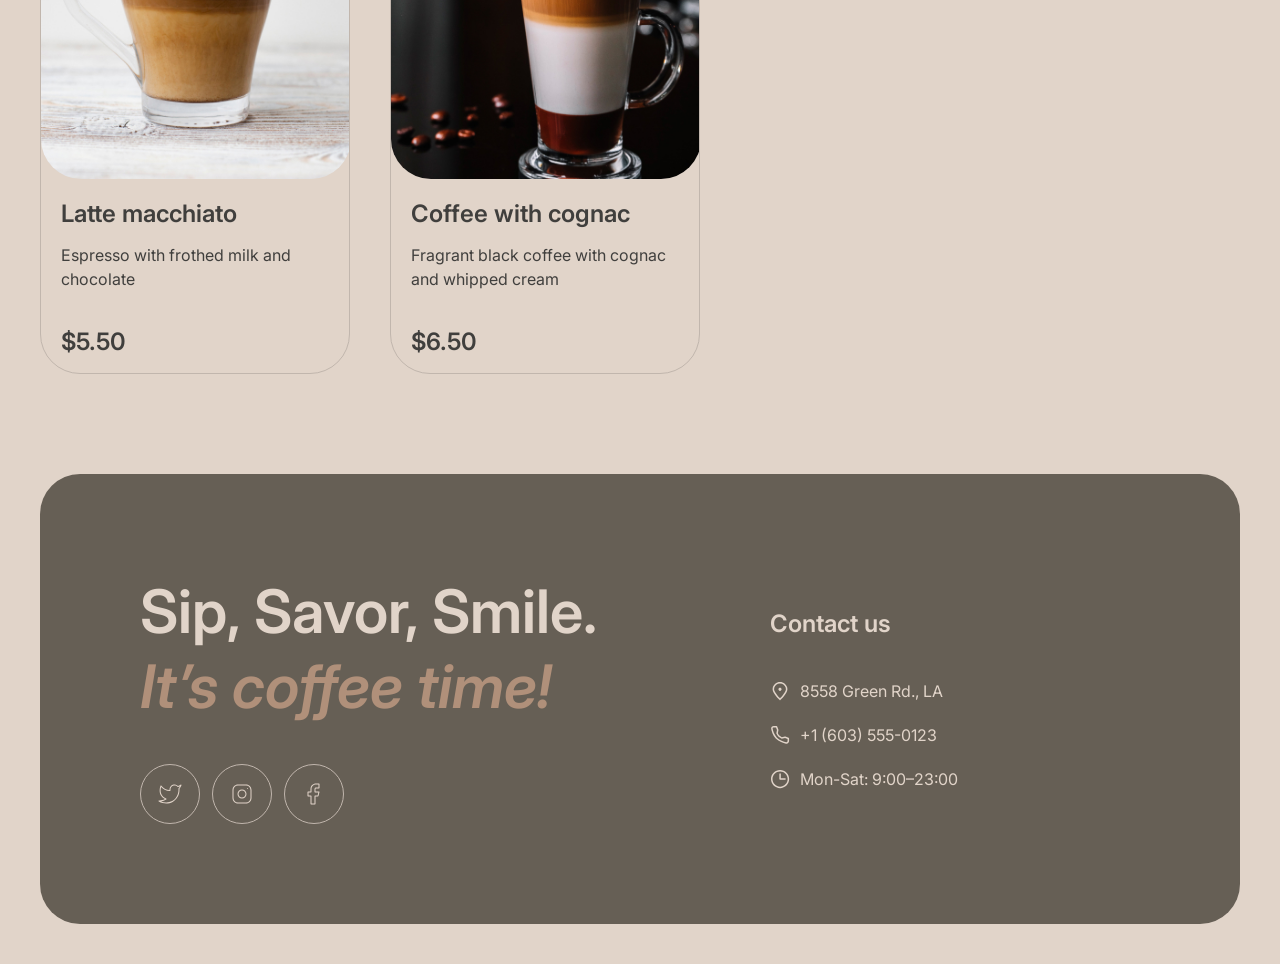
==== commit a06b878b: "fix: h3 and blocks fixed" ====
--- a/menu.html
+++ b/menu.html
@@ -137,9 +137,9 @@
               <a href="#" class="open-modal">
                 <div class="catalog__picture"><div class="picture-item" style="background-image: url(upload/coffee-1.jpg)"></div></div>
                 <div class="catalog__description">
-                  <h3 class="item-title">Irish coffee</h3>
+                  <div class="header-3 item-title">Irish coffee</div>
                   <p class="tile-description">Fragrant black coffee with Jameson Irish whiskey and whipped milk</p>
-                  <h3 class="price">$7.00</h3>
+                  <div class="header-3">$7.00</div>
                 </div>
               </a>
             </div>
@@ -147,9 +147,9 @@
               <a href="#" class="open-modal">
                 <div class="catalog__picture"><div class="picture-item" style="background-image: url(upload/coffee-2.jpg)"></div></div>
                 <div class="catalog__description">
-                  <h3 class="item-title">Kahlua coffee</h3>
+                  <div class="header-3 item-title">Kahlua coffee</div>
                   <p class="tile-description">Classic coffee with milk and Kahlua liqueur under a cap of frothed milk</p>
-                  <h3 class="price">$7.00</h3>
+                  <div class="header-3">$7.00</div>
                 </div>
               </a>
             </div>
@@ -157,9 +157,9 @@
               <a href="#" class="open-modal">
                 <div class="catalog__picture"><div class="picture-item" style="background-image: url(upload/coffee-3.jpg)"></div></div>
                 <div class="catalog__description">
-                  <h3 class="item-title">Honey raf</h3>
+                  <div class="header-3 item-title">Honey raf</div>
                   <p class="tile-description">Espresso with frothed milk, cream and aromatic honey</p>
-                  <h3 class="price">$5.50</h3>
+                  <div class="header-3">$5.50</div>
                 </div>
               </a>
             </div>
@@ -167,9 +167,9 @@
               <a href="#" class="open-modal">
                 <div class="catalog__picture"><div class="picture-item" style="background-image: url(upload/coffee-4.jpg)"></div></div>
                 <div class="catalog__description">
-                  <h3 class="item-title">Ice cappuccino</h3>
+                  <div class="header-3">Ice cappuccino</div>
                   <p class="tile-description">Cappuccino with soft thick foam in summer version with ice</p>
-                  <h3 class="price">$5.00</h3>
+                  <div class="header-3">$5.00</div>
                 </div>
               </a>
             </div>
@@ -177,9 +177,9 @@
               <a href="#" class="open-modal">
                 <div class="catalog__picture"><div class="picture-item" style="background-image: url(upload/coffee-5.jpg)"></div></div>
                 <div class="catalog__description">
-                  <h3 class="item-title">Espresso</h3>
+                  <div class="header-3">Espresso</div>
                   <p class="tile-description">Classic black coffee</p>
-                  <h3 class="price">$4.50</h3>
+                  <div class="header-3">$4.50</div>
                 </div>
               </a>
             </div>
@@ -187,9 +187,9 @@
               <a href="#" class="open-modal">
                 <div class="catalog__picture"><div class="picture-item" style="background-image: url(upload/coffee-6.jpg)"></div></div>
                 <div class="catalog__description">
-                  <h3 class="item-title">Latte</h3>
+                  <div class="header-3 item-title">Latte</div>
                   <p class="tile-description">Espresso coffee with the addition of steamed milk and dense milk foam</p>
-                  <h3 class="price">$5.50</h3>
+                  <div class="header-3">$5.50</div>
                 </div>
               </a>
             </div>
@@ -197,9 +197,9 @@
               <a href="#" class="open-modal">
                 <div class="catalog__picture"><div class="picture-item" style="background-image: url(upload/coffee-7.jpg)"></div></div>
                 <div class="catalog__description">
-                  <h3 class="item-title">Latte macchiato</h3>
+                  <div class="header-3 item-title">Latte macchiato</div>
                   <p class="tile-description">Espresso with frothed milk and chocolate</p>
-                  <h3 class="price">$5.50</h3>
+                  <div class="header-3">$5.50</div>
                 </div>
               </a>
             </div>
@@ -207,19 +207,18 @@
               <a href="#" class="open-modal">
                 <div class="catalog__picture"><div class="picture-item" style="background-image: url(upload/coffee-8.jpg)"></div></div>
                 <div class="catalog__description">
-                  <h3 class="item-title">Coffee with cognac</h3>
+                  <div class="header-3 item-title">Coffee with cognac</div>
                   <p class="tile-description">Fragrant black coffee with cognac and whipped cream</p>
-                  <h3 class="price">$6.50</h3>
+                  <div class="header-3">$6.50</div>
                 </div>
               </a>
             </div>
             <!-- END Coffee -->
           </div>
 
-
           <br><br>
 
-          <!-- RELOD 
+          <!-- RELOAD -->
           <div class="button__reload">
             <a href="#">
               <svg width="24" height="24" viewBox="0 0 24 24" fill="none" xmlns="http://www.w3.org/2000/svg">
@@ -229,7 +228,7 @@
               </svg>
             </a>
           </div>
-          END RELOD -->
+          <!-- END RELOAD -->
 
 
         </div>
@@ -304,7 +303,7 @@
               <li class="link-contact__adress"><a href="https://maps.app.goo.gl/9SAb2S4wusKku3SA8" target="_blank">8558
                   Green Rd., LA</a></li>
               <li class="link-contact__phone"><a href="tel:+16035550123" target="_blank">+1 (603) 555-0123</a></li>
-              <li class="link-contact__time last"><a href="#">Mon-Sat: 9:00 AM – 23:00 PM</a></li>
+              <li class="link-contact__time last"><a href="#">Mon-Sat: 9:00–23:00</a></li>
             </ul>
           </div>
         </div>
--- a/style.css
+++ b/style.css
@@ -1,4 +1,3 @@
-@charset "UTF-8";
 /* color variables */
 /* fonts variables */
 a {
@@ -50,7 +49,7 @@
   margin: 0;
 }
 
-h3 {
+h3, .header-3 {
   font: 600 normal 24px/1.25 "Inter";
   padding: 0 0 16px 0;
   margin: 0;
@@ -61,11 +60,11 @@
   color: #C1B6AD;
 }
 
-h1, h2, h3 {
-  color: #403F3D;
-}
-
-body.dark-theme h1, body.dark-theme h2, body.dark-theme h3 {
+h1, h2, h3, .header-3 {
+  color: #403F3D;
+}
+
+body.dark-theme h1, body.dark-theme h2, body.dark-theme h3, body.dark-theme .header-3 {
   color: #E1D4C9;
 }
 
@@ -461,7 +460,7 @@
 .slider__container {
   display: flex;
   justify-content: space-between;
-  padding: 0 40px;
+  padding: 0 4px;
 }
 
 .slider__banners {
@@ -507,7 +506,7 @@
 .slider__nav a, .button__reload a {
   display: flex;
   line-height: 100%;
-  padding: 18px;
+  padding: 17px;
   border-radius: 30px;
 }
 
@@ -918,140 +917,6 @@
   transition-duration: 0.8s;
 }
 
-.modal-overlay {
-  position: fixed;
-  top: 0;
-  left: 0;
-  width: 100%;
-  height: 100%;
-  background: rgba(64, 63, 61, 0.8);
-  display: none;
-  justify-content: center;
-  align-items: center;
-  z-index: 1000;
-}
-
-.modal-overlay.active {
-  display: flex;
-}
-
-.modal-window {
-  width: 800px;
-  border-radius: 40px;
-  background-color: #E1D4C9;
-  padding: 20px;
-  overflow: hidden;
-  animation: fadeIn 0.9s ease;
-}
-
-@keyframes fadeIn {
-  from {
-    opacity: 0;
-  }
-  to {
-    opacity: 1;
-  }
-}
-.modal-window__container {
-  display: flex;
-  gap: 20px;
-}
-
-.modal__menu nav ul {
-  display: flex;
-  flex-wrap: wrap;
-  gap: 8px;
-  padding: 0 0 20px 0;
-  margin: 0 auto;
-}
-
-.modal__menu nav ul li a {
-  font: 600 16px/1 "Inter";
-  letter-spacing: 0.6px;
-  border-radius: 30px;
-  color: #403F3D;
-  display: flex;
-  align-items: center;
-  gap: 8px;
-  padding: 8px 16px 8px 8px;
-  border: 1px solid #C1B6AD;
-}
-
-.modal__menu nav ul li a:hover {
-  color: #E1D4C9;
-  background-color: #403F3D;
-  border: 1px solid #403F3D;
-  transition-duration: 0.8s;
-}
-
-.modal__menu nav ul li a .modal__icon {
-  border-radius: 20px;
-  background-color: #C1B6AD;
-  width: 30px;
-  height: 30px;
-  display: flex;
-  align-items: center;
-  justify-content: center;
-}
-
-.modal__menu nav ul li {
-  list-style-type: none;
-  padding: 2px 0 0 0;
-  margin: 0;
-}
-
-.modal__menu nav ul li a.active {
-  color: #E1D4C9;
-  background-color: #403F3D;
-  border: 1px solid #403F3D;
-}
-
-.modal__menu nav ul li a.active .modal__icon, .modal__menu nav ul li a:hover .modal__icon {
-  color: #403F3D;
-  background-color: #E1D4C9;
-}
-
-.modal__total {
-  padding-bottom: 20px;
-}
-
-.modal__total, .modal__button a {
-  font: 600 24px/1.5 "Inter";
-  display: flex;
-}
-
-.modal__total .price {
-  flex: 1;
-  text-align: right;
-}
-
-.modal__caption {
-  border-top: 1px solid #C1B6AD;
-  padding-top: 10px;
-  padding-bottom: 20px;
-}
-
-.modal__caption div {
-  font: 600 10px/1.4 "Inter";
-  background: url(assets/icon-info-empty.svg) no-repeat left top;
-  padding-left: 20px;
-}
-
-.modal__button a {
-  color: #403F3D;
-  display: flex;
-  align-items: center;
-  justify-content: center;
-  border-radius: 20px;
-  border: 1px solid #665F55;
-}
-
-.modal__button a:hover {
-  color: #E1D4C9;
-  background: #665F55;
-  border: 1px solid #665F55;
-}
-
 p.option {
   padding-top: 20px;
 }
@@ -1060,6 +925,7 @@
   width: 60px;
   display: flex;
   margin: 0 auto;
+  display: none;
 }
 
 /* ################ Responsive ################# */
@@ -1068,16 +934,103 @@
     width: 100%;
     margin: 0;
   }
+  .block__enjoy {
+    background: url(assets/bg-enjoy.jpg) center center;
+    height: 644px;
+  }
   /* Inner */
 }
+@media only screen and (max-width: 1044px) {
+  .header__menu nav ul {
+    gap: 20px;
+  }
+  .nav__menu_additional {
+    padding-left: 0;
+  }
+  .block__mobile-app h2 {
+    padding-right: 100px;
+  }
+  .block__mobile-app {
+    flex-wrap: wrap;
+    gap: 100px;
+  }
+  .mobile-app__decor {
+    display: flex;
+    align-items: flex-end;
+  }
+  .mobile-app__decor img {
+    margin-bottom: 0;
+    margin-left: 30px;
+  }
+  /* about 1044 */
+  .block__about {
+    grid-template-columns: 1fr;
+  }
+  .block__about-right div:nth-child(odd) {
+    display: none;
+  }
+  .block__about-left div:nth-child(even) {
+    display: none;
+  }
+  .block__about-left div, .block__about-right div {
+    width: 100%;
+  }
+  .block__about-left div:nth-child(odd),
+  .block__about-right div:nth-child(even) {
+    background-size: 105% auto;
+    background-position: center center;
+  }
+  /* end about 1044 */
+  .footer__block {
+    flex-wrap: wrap;
+    padding: 100px 60px 110px 60px;
+  }
+  /* INNER */
+  h1.inner__header {
+    width: 100%;
+  }
+  .block__catalog {
+    justify-content: space-evenly;
+  }
+}
 @media only screen and (max-width: 768px) {
-  .header__menu nav {
+  /* color scheme */
+  .burger__menu {
+    border: 1px solid #665F55;
+  }
+  body.dark-theme .burger__menu {
+    border: 1px solid #E1D4C9;
+  }
+  .burger__menu div {
+    border: 1px solid #403F3D;
+  }
+  body.dark-theme .burger__menu div {
+    border: 1px solid #E1D4C9;
+  }
+  /* end color scheme */
+  .header__menu {
+    display: flex;
+    justify-content: flex-end;
+    align-items: center;
+  }
+  .nav__theme-selector {
+    display: flex;
+    gap: 10px;
+    padding: 6px;
+    border-radius: 25px;
+    margin-right: 24px;
+  }
+  a.theme-selector__item {
+    width: 40px;
+    height: 40px;
+  }
+  .header__menu .nav__menu, .menu__item--last {
     display: none;
   }
   .burger__menu {
     display: flex;
-    width: 40px;
-    height: 40px;
+    width: 44px;
+    height: 44px;
     flex-direction: column;
     justify-content: center;
     align-items: center;
@@ -1085,6 +1038,7 @@
     flex-shrink: 0;
     z-index: 51;
     position: relative;
+    border-radius: 100%;
   }
   .header__logo {
     z-index: 52;
@@ -1095,74 +1049,166 @@
   .burger__menu div {
     width: 20px;
     border-radius: 1px;
-    transition: transform 0.2s ease-in-out;
-  }
-  .burger__menu div {
-    border: 1px solid #403F3D;
-  }
-  /* BURGER */
-  .nav {
-    position: absolute;
-    top: 0;
-    height: 100%;
-    z-index: 50;
-    right: 100%;
-    overflow-y: auto;
-    background-color: #E1D4C9;
-    /*  animation */
-    transform: translateX(100%);
-    transition: width 0.3s ease-in-out, transform 0.3s ease-in-out;
-  }
-  .nav.open {
-    display: flex;
-    flex-direction: column;
-    justify-content: center;
-    align-items: center;
-    transform: translateX(0);
-    right: 0;
+  }
+  .block__enjoy, .footer__block {
+    padding: 100px 60px;
+    border-radius: 40px;
+  }
+  .enjoy__button a {
+    padding: 20px 20px;
+  }
+  .enjoy__button a span {
+    background-repeat: no-repeat;
+    background-position: right;
+    padding-right: 26px;
+  }
+  .enjoy__button a {
+    background: #E1D4C9;
+  }
+  body.dark-theme .enjoy__button a {
+    background: #403F3D;
+  }
+  .enjoy__button a span {
+    background-image: url(assets/icon-menu.svg);
+  }
+  body.dark-theme .enjoy__button a span {
+    background-image: url(assets/icon-menu--light.svg);
+  }
+  .footer__block {
+    padding-bottom: 108px;
+  }
+  /* INNER 1044 */
+  .button__reload {
+    display: block;
+  }
+  .block__catalog {
+    height: 1054px;
+    overflow: hidden;
+    margin-bottom: 0px;
+  }
+}
+@media only screen and (max-width: 767.5px) {
+  .enjoy__text {
     width: 100%;
   }
-  .nav ul {
-    flex-direction: column;
-    row-gap: 30px;
-  }
-  .nav.open li {
-    text-align: center;
-  }
-  .nav.open li a {
-    font: 600 31px/1.25 "Inter";
-  }
-  .burger__menu.burger__menu_active {
-    gap: 0;
-  }
-  .burger__menu.burger__menu_active div {
-    transform: rotate(45deg) translate(0, 50%);
-    position: abolsute;
-    top: 0;
-  }
-  .burger__menu.burger__menu_active div:nth-child(2) {
-    transform: rotate(135deg) translate(0, 50%);
-    position: abolsute;
-    top: 0;
-  }
-  .block__body.collapsed {
+  .block__catalog {
+    height: auto;
+    margin-bottom: 0px;
+  }
+  h1 {
+    font: 600 normal 42px/1.15 "Inter";
+    padding: 0 0 40px 0;
+    margin: 0;
+  }
+  h2, h1.inner__header {
+    font: 600 normal 32px/1.25 "Inter";
+    padding: 0 0 36px 0;
+    margin: 0;
+  }
+  h3, .header-3 {
+    font: 600 normal 24px/1.25 "Inter";
+    padding: 0 0 16px 0;
+    margin: 0;
+  }
+}
+@media only screen and (max-width: 600px) {
+  .slider__content {
+    width: 100%;
+  }
+  .block__enjoy, .footer__block {
+    padding: 60px 16px;
+    border-radius: 40px;
+  }
+  .block__enjoy {
+    height: auto;
+  }
+  .slider {
+    margin-top: -10px;
+  }
+  .slider__nav {
+    display: none;
+  }
+  .slider__banners {
+    height: 546px;
+  }
+  .slider__banner-image {
+    width: 348px;
+    height: 348px;
+  }
+  .slider__banner-image {
+    margin-bottom: 34px;
+    padding-top: 12px;
+  }
+  .favourites-coffee {
+    margin-bottom: -2px;
+  }
+  .block__about-left div:nth-child(odd),
+  .block__about-right div:nth-child(even) {
+    background-size: auto;
+    background-position: center center;
+    height: 590px;
+  }
+  .block__mobile-app h2 {
+    padding-right: 30px;
+  }
+  .block__mobile-app {
+    gap: 10px;
+  }
+  .mobile-app__icons {
+    flex-wrap: wrap;
+    margin-bottom: 30px;
+  }
+  .mobile-app__decor img {
+    width: 100%;
+    margin: 0 0 -18px 0;
+  }
+  .footer__block {
+    gap: 40px;
+    padding: 60px 16px 68px 16px;
+  }
+  /* INNER */
+  .inner-menu {
+    padding-top: 0;
+  }
+}
+@media only screen and (max-width: 480px) {
+  .block__about {
+    margin-top: 6px;
+  }
+  .mobile-app__text {
+    margin-top: 4px;
+  }
+}
+@media only screen and (max-width: 380px) {
+  .mobile-app {
+    margin-bottom: 18px;
+  }
+  .wrapper {
+    padding: 0 16px 100px 16px;
+  }
+  .wrapper .inner__header {
+    padding-bottom: 32px;
+  }
+  .wrapper .catalog__menu nav ul {
+    gap: 8px;
+  }
+  .wrapper .item-title {
+    padding-bottom: 12px;
+  }
+  .wrapper .social {
+    margin-top: 6px;
+  }
+  .wrapper--zero {
+    padding-bottom: 0;
+  }
+  .nav__theme-selector {
+    margin-right: 12px;
+  }
+  /* INNER */
+  .block__catalog {
+    height: 2144px;
     overflow: hidden;
-  }
-  .modal-window {
-    width: 688px;
-  }
-}
-@media only screen and (max-width: 767.5px) {
-  .modal-window {
-    width: 500px;
-  }
-  .modal-window__image {
-    display: none;
-  }
-}
-@media only screen and (max-width: 480px) {
-  .modal-window {
-    width: 342px;
+    margin-bottom: 0px;
   }
 }
 
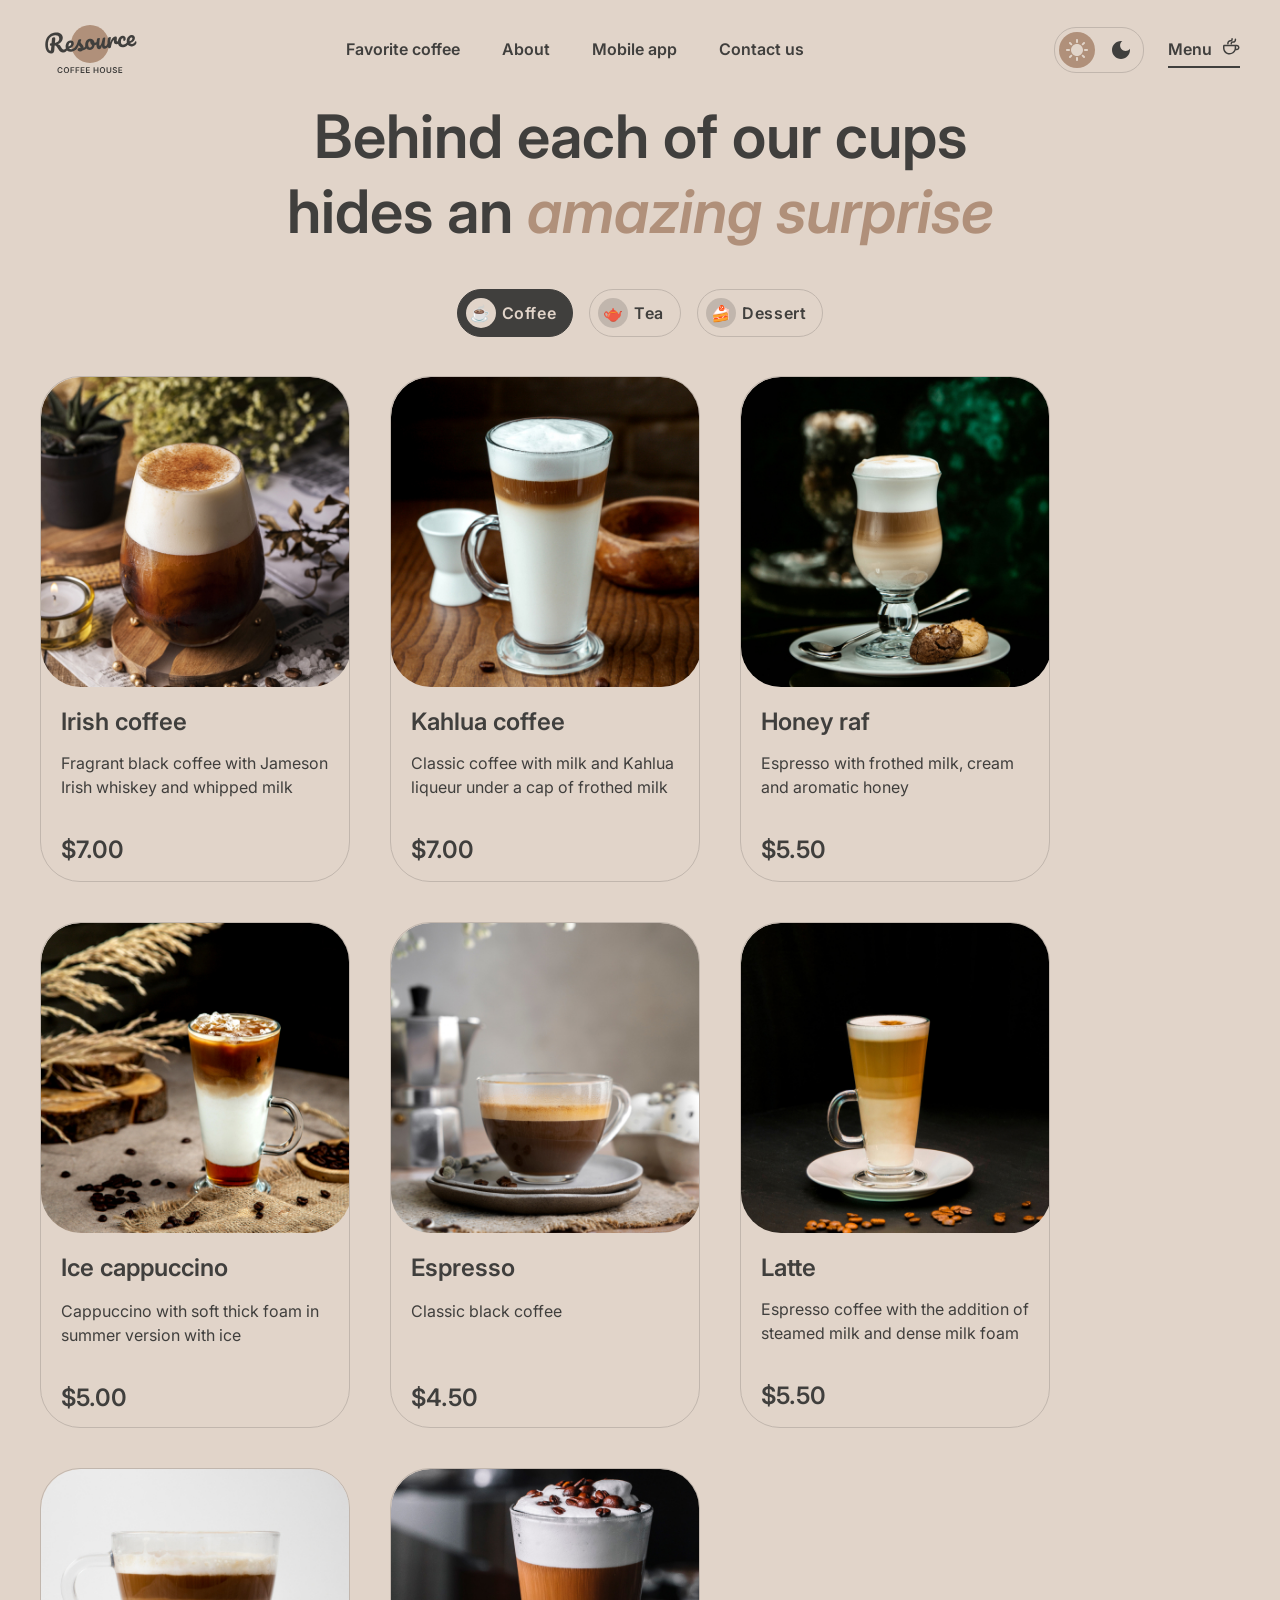
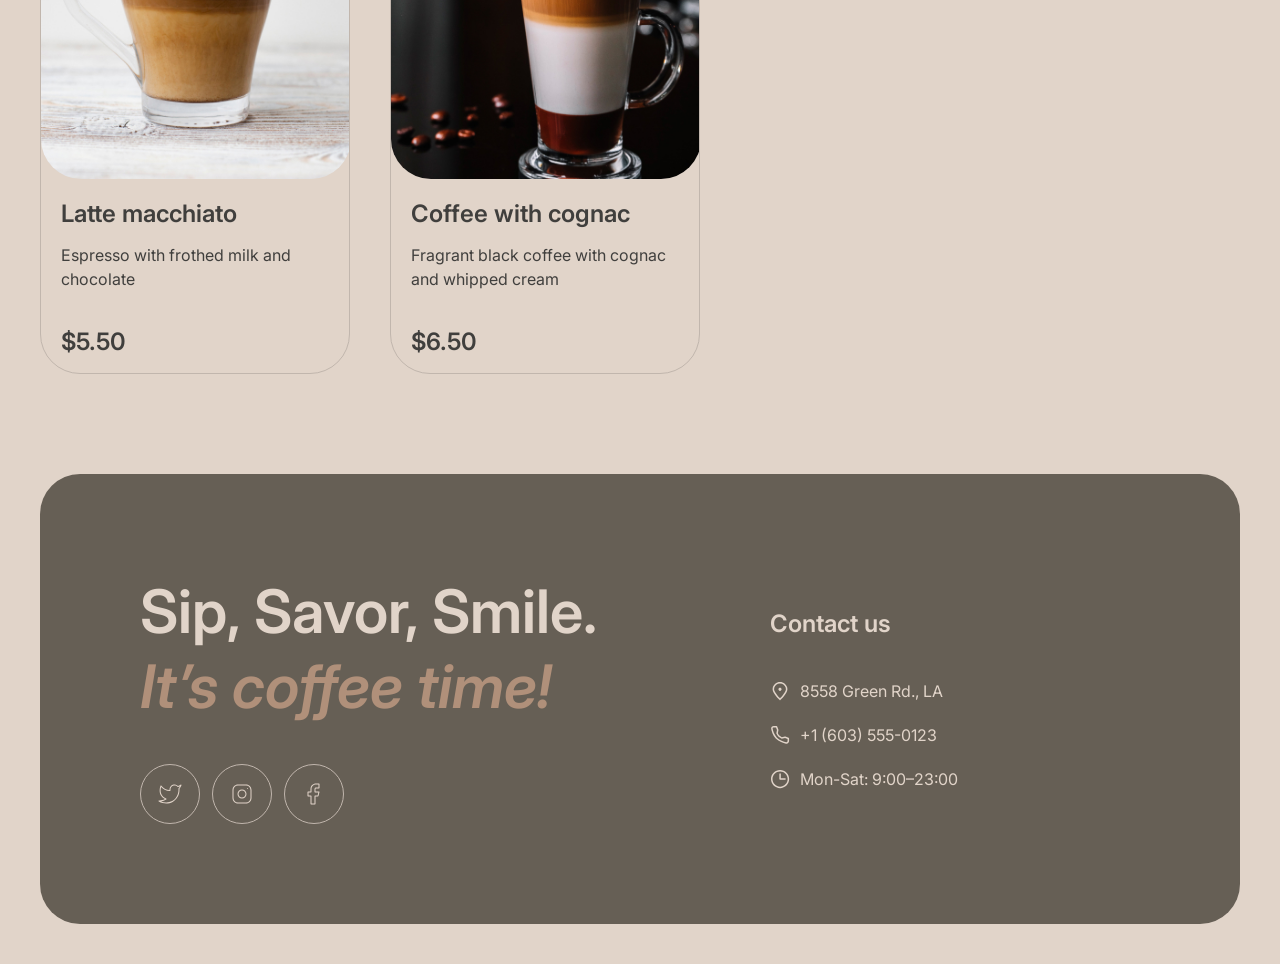
==== commit 3112be46: "feat: new functionality has been added" ====
--- a/menu.html
+++ b/menu.html
@@ -19,7 +19,8 @@
 
 <body class="block__body">
 
-   <!-- HEADER -->
+
+<!-- HEADER -->
     <header class="header">
         <div class="container">
             <div class="wrapper wrapper--zero">
@@ -27,28 +28,69 @@
                 <div class="header__top">
                     <div class="header__logo">
                         <a href="https://supronisium.github.io/rsschool-landing-page/">
-                            <svg width="100" height="60" viewBox="0 0 100 60" fill="none" xmlns="http://www.w3.org/2000/svg">
-<path d="M69 25C69 35.4934 60.4934 44 50 44C39.5066 44 31 35.4934 31 25C31 14.5066 39.5066 6 50 6C60.4934 6 69 14.5066 69 25Z" fill="#B0907A"/>
-<path d="M95.6784 22.2913C95.8856 22.2732 96.0534 22.3548 96.1817 22.5364C96.326 22.7165 96.4127 22.9739 96.442 23.3086C96.4922 23.8824 96.4 24.3884 96.1652 24.8265C95.7789 25.5509 95.2359 26.1365 94.5362 26.5832C93.8524 27.0285 93.0084 27.295 92.0042 27.3829C90.4741 27.5168 89.2469 27.1664 88.3226 26.3318C87.3969 25.4812 86.8658 24.2749 86.7291 22.7129C86.6329 21.6131 86.7748 20.5727 87.1547 19.5919C87.5333 18.5951 88.1046 17.7822 88.8687 17.1532C89.6487 16.5229 90.5568 16.1623 91.5928 16.0717C92.5173 15.9908 93.2829 16.2049 93.8895 16.714C94.4948 17.2071 94.8386 17.9239 94.9209 18.8643C95.0171 19.9641 94.7016 20.9473 93.9743 21.814C93.2617 22.6633 91.9772 23.4021 90.1208 24.0303C90.5675 24.73 91.2451 25.0401 92.1537 24.9606C92.8072 24.9035 93.3279 24.7053 93.7158 24.3662C94.1197 24.0257 94.5692 23.4725 95.0643 22.7064C95.2346 22.4506 95.4393 22.3122 95.6784 22.2913ZM91.3914 18.4503C90.8016 18.5019 90.3295 18.8885 89.9751 19.6102C89.6365 20.3304 89.5098 21.1767 89.5949 22.149L89.5991 22.1968C90.5199 21.8914 91.2318 21.4918 91.7347 20.9981C92.2376 20.5044 92.4632 19.9626 92.4117 19.3729C92.3852 19.0701 92.2766 18.8386 92.0859 18.6786C91.9098 18.5013 91.6783 18.4252 91.3914 18.4503Z" fill="currentcolor"/>
-<path d="M83.2976 28.1446C81.7356 28.2813 80.4779 27.9497 79.5245 27.1497C78.5857 26.3324 78.0529 25.1985 77.926 23.7481C77.813 22.457 77.969 21.303 78.394 20.2861C78.819 19.2692 79.4149 18.4622 80.1818 17.8651C80.9487 17.268 81.7784 16.9304 82.671 16.8523C83.5477 16.7756 84.2481 16.9793 84.7723 17.4635C85.311 17.9303 85.6159 18.5702 85.6871 19.383C85.7456 20.0525 85.6437 20.6316 85.3813 21.1203C85.1348 21.6076 84.7725 21.8722 84.2944 21.9141C83.9915 21.9406 83.7382 21.8904 83.5344 21.7637C83.3465 21.6356 83.2414 21.444 83.2191 21.189C83.2093 21.0774 83.2141 20.9485 83.2334 20.8023C83.2527 20.6561 83.2676 20.5504 83.278 20.4852C83.3367 20.2392 83.357 20.0125 83.3389 19.8053C83.3208 19.5981 83.2511 19.4436 83.1297 19.3418C83.0243 19.2386 82.876 19.1953 82.6847 19.2121C82.3181 19.2441 81.9901 19.4415 81.7006 19.8041C81.4097 20.1508 81.193 20.6114 81.0506 21.186C80.9081 21.7606 80.8661 22.3826 80.9247 23.0521C81.0865 24.901 81.9723 25.7551 83.5821 25.6142C84.2356 25.557 84.9181 25.2805 85.6296 24.7846C86.3556 24.2714 87.0469 23.5444 87.7034 22.6036C87.8752 22.3637 88.0806 22.2333 88.3197 22.2124C88.5269 22.1942 88.6946 22.2759 88.8229 22.4574C88.9672 22.6375 89.054 22.895 89.0832 23.2297C89.1362 23.8354 89.028 24.3427 88.7587 24.7518C88.0904 25.7418 87.2526 26.5378 86.2452 27.1399C85.2524 27.7247 84.2699 28.0596 83.2976 28.1446Z" fill="currentcolor"/>
-<path d="M69.549 29.3476C68.9433 29.4006 68.485 29.1195 68.1742 28.5042C67.8794 27.8876 67.6706 26.8779 67.5479 25.4753C67.3666 23.4032 67.4892 21.4089 67.9158 19.4924C68.0188 19.0177 68.2207 18.6627 68.5213 18.4276C68.8365 18.1752 69.289 18.0232 69.8787 17.9716C70.1975 17.9437 70.4242 17.964 70.5586 18.0326C70.6931 18.1011 70.7701 18.2469 70.7897 18.4701C70.812 18.7251 70.7426 19.3094 70.5816 20.2229C70.478 20.8744 70.3993 21.4434 70.3455 21.93C70.2917 22.4165 70.2636 23.0132 70.2612 23.7201C70.6673 22.3033 71.1594 21.136 71.7376 20.2181C72.3158 19.3002 72.8997 18.6308 73.4892 18.2098C74.0947 17.7874 74.6605 17.5532 75.1865 17.5072C76.2225 17.4166 76.7858 17.8893 76.8765 18.9253C76.8946 19.1325 76.8668 19.6409 76.7931 20.4504C76.7214 21.0991 76.6925 21.5032 76.7064 21.6626C76.7552 22.2204 76.9789 22.4819 77.3773 22.4471C77.8236 22.408 78.3668 22.0072 79.0067 21.2445C79.1958 21.0191 79.4019 20.8967 79.6251 20.8772C79.8323 20.8591 80 20.9408 80.1283 21.1223C80.2712 21.2864 80.3559 21.5199 80.3824 21.8228C80.434 22.4125 80.315 22.8887 80.0255 23.2513C79.6197 23.7526 79.1285 24.1971 78.5521 24.5848C77.9903 24.9552 77.3746 25.1697 76.7052 25.2282C75.8604 25.3021 75.196 25.1434 74.7121 24.7521C74.2441 24.3594 73.978 23.7965 73.9139 23.0633C73.8929 22.8242 73.8959 22.583 73.9228 22.3397C73.9268 22.0182 73.9239 21.8016 73.9142 21.69C73.8919 21.435 73.793 21.3151 73.6177 21.3305C73.3786 21.3514 73.0836 21.6503 72.7325 22.2271C72.396 22.7865 72.0748 23.5213 71.7689 24.4314C71.4631 25.3415 71.2332 26.2932 71.0791 27.2864C70.9694 28.0509 70.8068 28.5791 70.5914 28.8709C70.3906 29.1455 70.0431 29.3044 69.549 29.3476Z" fill="currentcolor"/>
-<path d="M59.2462 30.2488C58.5289 30.3116 57.9106 30.0364 57.3912 29.4233C56.8863 28.7929 56.5906 27.9836 56.5042 26.9954C56.3996 25.8 56.3838 24.7012 56.4567 23.699C56.5282 22.6809 56.6985 21.5979 56.9675 20.4501C57.085 19.958 57.2782 19.5958 57.547 19.3635C57.8157 19.1312 58.2609 18.9878 58.8826 18.9334C59.2332 18.9028 59.4772 18.9376 59.6145 19.038C59.7677 19.1371 59.8541 19.2981 59.8736 19.5213C59.8847 19.6488 59.8347 20.0868 59.7235 20.8354C59.6157 21.4391 59.5349 21.9842 59.4811 22.4707C59.3088 24.1722 59.247 25.3019 59.2958 25.8598C59.3251 26.1945 59.3859 26.4301 59.4781 26.5666C59.569 26.6871 59.7021 26.7397 59.8774 26.7244C60.1165 26.7035 60.3904 26.4386 60.6993 25.9297C61.024 25.4195 61.3431 24.6608 61.6565 23.6536C61.9859 22.6451 62.2798 21.4148 62.5382 19.9627C62.6239 19.4734 62.7852 19.114 63.0221 18.8845C63.2749 18.6535 63.6643 18.5151 64.1903 18.4691C64.5569 18.437 64.8161 18.4625 64.9679 18.5456C65.1184 18.6127 65.204 18.7658 65.2249 19.0049C65.2598 19.4034 65.1561 20.5127 64.9138 22.3327C64.646 24.412 64.533 25.6907 64.5748 26.1688C64.6013 26.4717 64.686 26.7052 64.8289 26.8694C64.9703 27.0176 65.1447 27.0827 65.3519 27.0645C65.6706 27.0366 66.0285 26.8126 66.4254 26.3924C66.8368 25.9549 67.3708 25.2657 68.0273 24.3249C68.199 24.0851 68.4044 23.9547 68.6435 23.9337C68.8507 23.9156 69.0185 23.9973 69.1468 24.1788C69.291 24.3589 69.3778 24.6163 69.4071 24.9511C69.4629 25.5886 69.3547 26.096 69.0825 26.4731C68.471 27.3779 67.7905 28.1361 67.041 28.7477C66.3074 29.358 65.4385 29.707 64.4343 29.7949C63.6693 29.8618 63.0776 29.6165 62.6594 29.0588C62.2572 28.4997 62.0093 27.6862 61.9159 26.6183C61.7398 27.7259 61.4065 28.5982 60.9162 29.2354C60.4245 29.8566 59.8678 30.1944 59.2462 30.2488Z" fill="currentcolor"/>
-<path d="M57.5606 22.8796C57.7678 22.8614 57.9362 22.9511 58.0659 23.1485C58.1956 23.346 58.2744 23.6041 58.3023 23.9229C58.3692 24.688 58.1779 25.1625 57.7282 25.3463C56.8011 25.7647 55.7659 26.048 54.6225 26.1963C54.4367 27.5616 53.9332 28.6898 53.1117 29.5808C52.2888 30.4559 51.3115 30.9429 50.1799 31.0419C49.2235 31.1256 48.3824 30.9663 47.6566 30.564C46.9467 30.1603 46.383 29.5913 45.9654 28.8569C45.5478 28.1225 45.3 27.309 45.2219 26.4164C45.1159 25.205 45.2529 24.1089 45.6328 23.1281C46.0114 22.1313 46.5841 21.3343 47.351 20.7372C48.1165 20.1242 48.9933 19.7744 49.9816 19.688C51.1929 19.582 52.2022 19.9193 53.0093 20.6999C53.8309 21.4632 54.3592 22.453 54.5941 23.6691C55.339 23.5558 56.2177 23.3183 57.23 22.9567C57.3547 22.9136 57.4649 22.8879 57.5606 22.8796ZM50.1494 28.4908C50.6595 28.4462 51.0797 28.2007 51.41 27.7542C51.7563 27.3063 51.959 26.6863 52.0182 25.8941C51.4948 25.6026 51.0739 25.1977 50.7555 24.6795C50.4531 24.1599 50.2754 23.5972 50.2224 22.9916C50.2001 22.7365 50.2017 22.4794 50.2272 22.2202L50.1076 22.2307C49.4701 22.2864 48.9633 22.644 48.5873 23.3032C48.2259 23.9452 48.094 24.824 48.1916 25.9398C48.2683 26.8164 48.4942 27.4712 48.8694 27.9042C49.2605 28.3357 49.6872 28.5313 50.1494 28.4908Z" fill="currentcolor"/>
-<path d="M40.3103 32.4354C39.4815 32.508 38.8272 32.3725 38.3474 32.029C37.8836 31.6841 37.6307 31.2726 37.5889 30.7944C37.5527 30.38 37.6727 30.0081 37.9491 29.6787C38.2254 29.3494 38.6584 29.1589 39.2482 29.1073C39.4554 29.0892 39.6966 29.0922 39.9717 29.1163C40.2614 29.1231 40.4787 29.1282 40.6235 29.1316C40.5713 28.7185 40.4415 28.3364 40.2341 27.9851C40.0427 27.6325 39.8048 27.3 39.5205 26.9876C39.2348 26.6592 38.9692 26.3773 38.7237 26.1418C38.3119 27.1254 37.8861 27.9497 37.4464 28.6145C37.0226 29.278 36.5482 29.9137 36.0232 30.5218C35.7614 30.8338 35.4711 31.0038 35.1523 31.0316C34.8973 31.054 34.6824 30.9844 34.5077 30.823C34.3316 30.6457 34.2316 30.4216 34.2079 30.1506C34.1801 29.8318 34.2658 29.5272 34.4653 29.2367L34.7426 28.827C35.5244 27.6664 36.1078 26.7159 36.4928 25.9756C36.7233 25.4896 36.9884 24.8481 37.288 24.0509C37.5863 23.2379 37.8745 22.4016 38.1527 21.542C38.3942 20.8142 38.9931 20.4085 39.9494 20.3248C40.3957 20.2858 40.71 20.2984 40.8923 20.3628C41.0746 20.4271 41.1734 20.547 41.1888 20.7223C41.1971 20.8179 41.1785 20.9722 41.1329 21.1849C41.0873 21.3977 41.0177 21.6126 40.9243 21.8296C40.6876 22.4285 40.5867 22.9272 40.6215 23.3257C40.6424 23.5647 40.7451 23.8208 40.9296 24.0937C41.1301 24.3653 41.4244 24.7009 41.8127 25.1006C42.3814 25.7254 42.8141 26.2657 43.111 26.7216C43.4224 27.1601 43.6025 27.6583 43.6513 28.2162C43.6652 28.3756 43.6688 28.6001 43.662 28.8898C44.4166 28.5187 45.2626 27.6335 46.2003 26.2345C46.372 25.9946 46.5774 25.8642 46.8165 25.8433C47.0237 25.8252 47.1915 25.9069 47.3198 26.0884C47.464 26.2685 47.5508 26.5259 47.5801 26.8606C47.6331 27.4663 47.5249 27.9737 47.2555 28.3827C46.545 29.4407 45.8392 30.185 45.1381 30.6158C44.4515 31.0292 43.5756 31.2985 42.5105 31.4238C41.9204 32.0215 41.187 32.3587 40.3103 32.4354Z" fill="currentcolor"/>
-<path d="M36.6161 26.7357C36.8233 26.7175 36.9911 26.7992 37.1194 26.9807C37.2636 27.1608 37.3504 27.4183 37.3797 27.753C37.4355 28.3905 37.3273 28.8979 37.0551 29.2751C36.5281 30.0439 35.7492 30.7786 34.7183 31.4791C33.7034 32.1782 32.5823 32.5815 31.355 32.6888C29.6814 32.8353 28.3426 32.4947 27.3386 31.667C26.3347 30.8394 25.7637 29.6365 25.6256 28.0586C25.5294 26.9588 25.6713 25.9185 26.0512 24.9376C26.4298 23.9408 27.0011 23.1279 27.7652 22.4989C28.5452 21.8686 29.4533 21.508 30.4893 21.4174C31.4138 21.3365 32.1793 21.5506 32.786 22.0597C33.3913 22.5528 33.7351 23.2696 33.8173 24.21C33.9136 25.3098 33.5981 26.293 32.8708 27.1597C32.1581 28.009 30.8816 28.7471 29.0412 29.3739C29.5039 30.0722 30.293 30.3726 31.4088 30.275C32.126 30.2122 32.9173 29.894 33.7826 29.3204C34.6625 28.7295 35.4016 27.9983 35.9999 27.1269C36.1716 26.887 36.377 26.7566 36.6161 26.7357ZM30.2878 23.796C29.6981 23.8476 29.226 24.2342 28.8715 24.9559C28.533 25.6761 28.4063 26.5224 28.4914 27.4947L28.4955 27.5425C29.4164 27.2371 30.1283 26.8375 30.6312 26.3438C31.1341 25.8501 31.3597 25.3083 31.3081 24.7186C31.2816 24.4158 31.1731 24.1843 30.9824 24.0243C30.8063 23.847 30.5747 23.7709 30.2878 23.796Z" fill="currentcolor"/>
-<path d="M27.6906 27.5167C27.8978 27.4986 28.0656 27.5803 28.1939 27.7618C28.3382 27.9419 28.4249 28.1993 28.4542 28.5341C28.5086 29.1557 28.4004 29.6631 28.1296 30.0561C27.4454 31.0476 26.7351 31.8324 25.9987 32.4108C25.261 32.9733 24.3581 33.3012 23.2902 33.3946C22.2541 33.4853 21.3451 33.2837 20.5631 32.79C19.797 32.2949 19.028 31.3985 18.256 30.1009C17.6351 29.063 17.151 28.3023 16.8035 27.8188C16.4547 27.3193 16.119 26.9712 15.7967 26.7745C15.4903 26.5765 15.1198 26.4724 14.6852 26.4622C14.6508 26.8025 14.5595 27.8705 14.4114 29.6663C14.3537 30.4744 14.3165 30.9675 14.3 31.1456C14.2256 32.1319 13.9724 32.9089 13.5402 33.4767C13.1067 34.0286 12.4038 34.3471 11.4315 34.4321C10.3636 34.5256 9.38799 34.2977 8.50477 33.7486C7.63609 33.1822 6.9298 32.3606 6.38589 31.2839C5.84059 30.1913 5.50518 28.9277 5.37968 27.4932C5.1454 24.8154 5.40544 22.4638 6.15978 20.4383C6.93006 18.4115 8.10738 16.8148 9.69174 15.6483C11.2906 14.4644 13.1899 13.7763 15.3895 13.5838C16.9196 13.45 18.223 13.5688 19.2994 13.9404C20.3759 14.312 21.1968 14.8826 21.762 15.6523C22.3432 16.4206 22.6784 17.3148 22.7676 18.3349C22.8457 19.2275 22.7073 20.1229 22.3522 21.0213C22.0117 21.9023 21.4476 22.7066 20.66 23.434C19.8724 24.1614 18.8869 24.7375 17.7034 25.1622C18.4866 25.3025 19.1057 25.5856 19.5605 26.0116C20.0154 26.4376 20.4891 27.0787 20.9816 27.9351C21.5115 28.8524 22.0112 29.5153 22.4806 29.924C22.966 30.3312 23.4955 30.5098 24.0693 30.4596C24.5794 30.4149 25.0509 30.205 25.4838 29.8299C25.9154 29.4388 26.4456 28.7981 27.0744 27.9079C27.2461 27.6681 27.4515 27.5377 27.6906 27.5167ZM11.3837 26.727C10.8418 26.7744 10.4561 26.6797 10.2266 26.4428C10.013 26.2045 9.89225 25.9259 9.86436 25.6071C9.8309 25.2246 9.92394 24.9113 10.1435 24.6672C10.379 24.4218 10.6562 24.2851 10.9749 24.2572L11.5727 24.2049C11.691 22.6206 11.8123 21.2528 11.9364 20.1016C12.053 19.0474 12.6771 18.4708 13.8088 18.3718C14.7173 18.2923 15.2071 18.659 15.2782 19.4719C15.2936 19.6473 15.2975 19.7835 15.2899 19.8805L14.9199 23.9121C15.7764 23.789 16.5393 23.5134 17.2085 23.0855C17.8937 22.6561 18.4149 22.0966 18.7722 21.4068C19.1454 20.7156 19.2957 19.9556 19.2232 19.1268C19.1353 18.1226 18.7236 17.3636 17.988 16.8498C17.2524 16.3359 16.2232 16.1369 14.9002 16.2526C13.3382 16.3893 12.0016 16.8997 10.8904 17.7839C9.79381 18.6508 8.98568 19.8779 8.46605 21.4653C7.94503 23.0366 7.78003 24.9142 7.97108 27.0978C8.06033 28.1179 8.24063 28.9855 8.51198 29.7006C8.78334 30.4157 9.08648 30.9432 9.42139 31.2834C9.75631 31.6235 10.0592 31.7817 10.3302 31.7579C10.5374 31.7398 10.6957 31.6216 10.8051 31.4032C10.9304 31.1834 11.0127 30.839 11.052 30.3698L11.3837 26.727Z" fill="currentcolor"/>
-<path d="M78.4023 54.0001V48.1819H82.1864V49.0654H79.4563V50.645H81.9904V51.5285H79.4563V53.1165H82.2092V54.0001H78.4023Z" fill="currentcolor"/>
-<path d="M75.9698 49.7813C75.9433 49.5332 75.8316 49.34 75.6346 49.2017C75.4395 49.0635 75.1857 48.9943 74.8732 48.9943C74.6535 48.9943 74.4651 49.0275 74.3079 49.0938C74.1507 49.1601 74.0304 49.25 73.9471 49.3637C73.8638 49.4773 73.8211 49.607 73.8192 49.7529C73.8192 49.8741 73.8467 49.9792 73.9016 50.0682C73.9585 50.1572 74.0352 50.233 74.1317 50.2955C74.2283 50.3561 74.3353 50.4072 74.4528 50.4489C74.5702 50.4906 74.6886 50.5256 74.8079 50.554L75.3533 50.6904C75.573 50.7415 75.7842 50.8106 75.9869 50.8977C76.1914 50.9849 76.3742 51.0947 76.5352 51.2273C76.698 51.3599 76.8268 51.5199 76.9215 51.7074C77.0162 51.8949 77.0636 52.1146 77.0636 52.3665C77.0636 52.7074 76.9764 53.0076 76.8022 53.2671C76.628 53.5246 76.3761 53.7263 76.0465 53.8722C75.7189 54.0161 75.3221 54.0881 74.8562 54.0881C74.4035 54.0881 74.0105 54.018 73.6772 53.8779C73.3458 53.7377 73.0863 53.5332 72.8988 53.2642C72.7132 52.9953 72.6128 52.6676 72.5977 52.2813H73.6346C73.6497 52.4839 73.7122 52.6525 73.8221 52.787C73.9319 52.9214 74.0749 53.0218 74.2511 53.0881C74.4291 53.1544 74.628 53.1875 74.8477 53.1875C75.0768 53.1875 75.2776 53.1534 75.4499 53.0852C75.6242 53.0152 75.7605 52.9186 75.859 52.7955C75.9575 52.6705 76.0077 52.5246 76.0096 52.358C76.0077 52.2065 75.9632 52.0815 75.8761 51.983C75.7889 51.8826 75.6668 51.7993 75.5096 51.733C75.3543 51.6648 75.1725 51.6042 74.9641 51.5512L74.3022 51.3807C73.823 51.2576 73.4442 51.071 73.1658 50.821C72.8893 50.5692 72.7511 50.2349 72.7511 49.8182C72.7511 49.4754 72.8439 49.1752 73.0295 48.9176C73.217 48.6601 73.4717 48.4602 73.7937 48.3182C74.1156 48.1743 74.4802 48.1023 74.8874 48.1023C75.3003 48.1023 75.6621 48.1743 75.9727 48.3182C76.2852 48.4602 76.5304 48.6582 76.7085 48.912C76.8865 49.1638 76.9783 49.4536 76.984 49.7813H75.9698Z" fill="currentcolor"/>
-<path d="M70.2086 48.1819H71.2626V51.983C71.2626 52.3997 71.1641 52.7662 70.9672 53.0825C70.7721 53.3987 70.4975 53.6459 70.1433 53.8239C69.7891 54.0001 69.3753 54.0881 68.9018 54.0881C68.4264 54.0881 68.0117 54.0001 67.6575 53.8239C67.3033 53.6459 67.0287 53.3987 66.8336 53.0825C66.6386 52.7662 66.541 52.3997 66.541 51.983V48.1819H67.595V51.895C67.595 52.1374 67.648 52.3533 67.7541 52.5427C67.862 52.7321 68.0136 52.8807 68.2086 52.9887C68.4037 53.0948 68.6348 53.1478 68.9018 53.1478C69.1689 53.1478 69.3999 53.0948 69.595 52.9887C69.792 52.8807 69.9435 52.7321 70.0495 52.5427C70.1556 52.3533 70.2086 52.1374 70.2086 51.895V48.1819Z" fill="currentcolor"/>
-<path d="M65.1435 51.0909C65.1435 51.7178 65.026 52.2548 64.7912 52.7017C64.5582 53.1468 64.2401 53.4877 63.8366 53.7245C63.4351 53.9612 62.9796 54.0796 62.4702 54.0796C61.9607 54.0796 61.5043 53.9612 61.1009 53.7245C60.6993 53.4858 60.3812 53.144 60.1463 52.6989C59.9134 52.2519 59.7969 51.7159 59.7969 51.0909C59.7969 50.464 59.9134 49.9281 60.1463 49.483C60.3812 49.036 60.6993 48.6942 61.1009 48.4574C61.5043 48.2207 61.9607 48.1023 62.4702 48.1023C62.9796 48.1023 63.4351 48.2207 63.8366 48.4574C64.2401 48.6942 64.5582 49.036 64.7912 49.483C65.026 49.9281 65.1435 50.464 65.1435 51.0909ZM64.0838 51.0909C64.0838 50.6496 64.0147 50.2775 63.8764 49.9745C63.7401 49.6695 63.5507 49.4394 63.3082 49.2841C63.0658 49.1269 62.7865 49.0483 62.4702 49.0483C62.1539 49.0483 61.8745 49.1269 61.6321 49.2841C61.3897 49.4394 61.1993 49.6695 61.0611 49.9745C60.9247 50.2775 60.8565 50.6496 60.8565 51.0909C60.8565 51.5322 60.9247 51.9053 61.0611 52.2102C61.1993 52.5133 61.3897 52.7434 61.6321 52.9006C61.8745 53.0559 62.1539 53.1335 62.4702 53.1335C62.7865 53.1335 63.0658 53.0559 63.3082 52.9006C63.5507 52.7434 63.7401 52.5133 63.8764 52.2102C64.0147 51.9053 64.0838 51.5322 64.0838 51.0909Z" fill="currentcolor"/>
-<path d="M53.5918 54.0001V48.1819H54.6458V50.645H57.3418V48.1819H58.3986V54.0001H57.3418V51.5285H54.6458V54.0001H53.5918Z" fill="currentcolor"/>
-<path d="M45.9492 54.0001V48.1819H49.7333V49.0654H47.0032V50.645H49.5373V51.5285H47.0032V53.1165H49.756V54.0001H45.9492Z" fill="currentcolor"/>
-<path d="M40.6895 54.0001V48.1819H44.4735V49.0654H41.7434V50.645H44.2775V51.5285H41.7434V53.1165H44.4963V54.0001H40.6895Z" fill="currentcolor"/>
-<path d="M35.6016 54.0001V48.1819H39.3288V49.0654H36.6555V50.645H39.0732V51.5285H36.6555V54.0001H35.6016Z" fill="currentcolor"/>
-<path d="M30.5137 54.0001V48.1819H34.2409V49.0654H31.5676V50.645H33.9853V51.5285H31.5676V54.0001H30.5137Z" fill="currentcolor"/>
-<path d="M29.1181 51.0909C29.1181 51.7178 29.0007 52.2548 28.7658 52.7017C28.5328 53.1468 28.2147 53.4877 27.8113 53.7245C27.4097 53.9612 26.9542 54.0796 26.4448 54.0796C25.9353 54.0796 25.4789 53.9612 25.0755 53.7245C24.6739 53.4858 24.3558 53.144 24.1209 52.6989C23.888 52.2519 23.7715 51.7159 23.7715 51.0909C23.7715 50.464 23.888 49.9281 24.1209 49.483C24.3558 49.036 24.6739 48.6942 25.0755 48.4574C25.4789 48.2207 25.9353 48.1023 26.4448 48.1023C26.9542 48.1023 27.4097 48.2207 27.8113 48.4574C28.2147 48.6942 28.5328 49.036 28.7658 49.483C29.0007 49.9281 29.1181 50.464 29.1181 51.0909ZM28.0584 51.0909C28.0584 50.6496 27.9893 50.2775 27.851 49.9745C27.7147 49.6695 27.5253 49.4394 27.2828 49.2841C27.0404 49.1269 26.7611 49.0483 26.4448 49.0483C26.1285 49.0483 25.8491 49.1269 25.6067 49.2841C25.3643 49.4394 25.1739 49.6695 25.0357 49.9745C24.8993 50.2775 24.8311 50.6496 24.8311 51.0909C24.8311 51.5322 24.8993 51.9053 25.0357 52.2102C25.1739 52.5133 25.3643 52.7434 25.6067 52.9006C25.8491 53.0559 26.1285 53.1335 26.4448 53.1335C26.7611 53.1335 27.0404 53.0559 27.2828 52.9006C27.5253 52.7434 27.7147 52.5133 27.851 52.2102C27.9893 51.9053 28.0584 51.5322 28.0584 51.0909Z" fill="currentcolor"/>
-<path d="M22.5536 50.1449H21.4911C21.4608 49.9707 21.4049 49.8163 21.3235 49.6818C21.2421 49.5455 21.1407 49.4299 21.0195 49.3352C20.8983 49.2406 20.7601 49.1695 20.6048 49.1222C20.4513 49.0729 20.2856 49.0483 20.1076 49.0483C19.7913 49.0483 19.511 49.1279 19.2667 49.287C19.0224 49.4442 18.8311 49.6752 18.6928 49.9801C18.5546 50.2832 18.4854 50.6534 18.4854 51.0909C18.4854 51.536 18.5546 51.911 18.6928 52.2159C18.833 52.519 19.0243 52.7481 19.2667 52.9034C19.511 53.0568 19.7904 53.1335 20.1048 53.1335C20.279 53.1335 20.4419 53.1108 20.5934 53.0654C20.7468 53.018 20.8841 52.9489 21.0053 52.858C21.1284 52.7671 21.2317 52.6553 21.315 52.5227C21.4002 52.3902 21.4589 52.2387 21.4911 52.0682L22.5536 52.0739C22.5138 52.3504 22.4277 52.6099 22.2951 52.8523C22.1644 53.0947 21.993 53.3087 21.7809 53.4943C21.5688 53.6781 21.3207 53.822 21.0366 53.9262C20.7525 54.0284 20.4371 54.0796 20.0906 54.0796C19.5792 54.0796 19.1228 53.9612 18.7212 53.7245C18.3197 53.4877 18.0034 53.1459 17.7724 52.6989C17.5413 52.2519 17.4258 51.7159 17.4258 51.0909C17.4258 50.464 17.5423 49.9281 17.7752 49.483C18.0082 49.036 18.3254 48.6942 18.7269 48.4574C19.1284 48.2207 19.583 48.1023 20.0906 48.1023C20.4144 48.1023 20.7156 48.1477 20.994 48.2387C21.2724 48.3296 21.5205 48.4631 21.7383 48.6392C21.9561 48.8135 22.1351 49.0275 22.2752 49.2813C22.4173 49.5332 22.5101 49.821 22.5536 50.1449Z" fill="currentcolor"/>
-</svg>
+                            <svg width="100" height="60" viewBox="0 0 100 60" fill="none"
+                                xmlns="http://www.w3.org/2000/svg">
+                                <path
+                                    d="M69 25C69 35.4934 60.4934 44 50 44C39.5066 44 31 35.4934 31 25C31 14.5066 39.5066 6 50 6C60.4934 6 69 14.5066 69 25Z"
+                                    fill="#B0907A" />
+                                <path
+                                    d="M95.6784 22.2913C95.8856 22.2732 96.0534 22.3548 96.1817 22.5364C96.326 22.7165 96.4127 22.9739 96.442 23.3086C96.4922 23.8824 96.4 24.3884 96.1652 24.8265C95.7789 25.5509 95.2359 26.1365 94.5362 26.5832C93.8524 27.0285 93.0084 27.295 92.0042 27.3829C90.4741 27.5168 89.2469 27.1664 88.3226 26.3318C87.3969 25.4812 86.8658 24.2749 86.7291 22.7129C86.6329 21.6131 86.7748 20.5727 87.1547 19.5919C87.5333 18.5951 88.1046 17.7822 88.8687 17.1532C89.6487 16.5229 90.5568 16.1623 91.5928 16.0717C92.5173 15.9908 93.2829 16.2049 93.8895 16.714C94.4948 17.2071 94.8386 17.9239 94.9209 18.8643C95.0171 19.9641 94.7016 20.9473 93.9743 21.814C93.2617 22.6633 91.9772 23.4021 90.1208 24.0303C90.5675 24.73 91.2451 25.0401 92.1537 24.9606C92.8072 24.9035 93.3279 24.7053 93.7158 24.3662C94.1197 24.0257 94.5692 23.4725 95.0643 22.7064C95.2346 22.4506 95.4393 22.3122 95.6784 22.2913ZM91.3914 18.4503C90.8016 18.5019 90.3295 18.8885 89.9751 19.6102C89.6365 20.3304 89.5098 21.1767 89.5949 22.149L89.5991 22.1968C90.5199 21.8914 91.2318 21.4918 91.7347 20.9981C92.2376 20.5044 92.4632 19.9626 92.4117 19.3729C92.3852 19.0701 92.2766 18.8386 92.0859 18.6786C91.9098 18.5013 91.6783 18.4252 91.3914 18.4503Z"
+                                    fill="currentcolor" />
+                                <path
+                                    d="M83.2976 28.1446C81.7356 28.2813 80.4779 27.9497 79.5245 27.1497C78.5857 26.3324 78.0529 25.1985 77.926 23.7481C77.813 22.457 77.969 21.303 78.394 20.2861C78.819 19.2692 79.4149 18.4622 80.1818 17.8651C80.9487 17.268 81.7784 16.9304 82.671 16.8523C83.5477 16.7756 84.2481 16.9793 84.7723 17.4635C85.311 17.9303 85.6159 18.5702 85.6871 19.383C85.7456 20.0525 85.6437 20.6316 85.3813 21.1203C85.1348 21.6076 84.7725 21.8722 84.2944 21.9141C83.9915 21.9406 83.7382 21.8904 83.5344 21.7637C83.3465 21.6356 83.2414 21.444 83.2191 21.189C83.2093 21.0774 83.2141 20.9485 83.2334 20.8023C83.2527 20.6561 83.2676 20.5504 83.278 20.4852C83.3367 20.2392 83.357 20.0125 83.3389 19.8053C83.3208 19.5981 83.2511 19.4436 83.1297 19.3418C83.0243 19.2386 82.876 19.1953 82.6847 19.2121C82.3181 19.2441 81.9901 19.4415 81.7006 19.8041C81.4097 20.1508 81.193 20.6114 81.0506 21.186C80.9081 21.7606 80.8661 22.3826 80.9247 23.0521C81.0865 24.901 81.9723 25.7551 83.5821 25.6142C84.2356 25.557 84.9181 25.2805 85.6296 24.7846C86.3556 24.2714 87.0469 23.5444 87.7034 22.6036C87.8752 22.3637 88.0806 22.2333 88.3197 22.2124C88.5269 22.1942 88.6946 22.2759 88.8229 22.4574C88.9672 22.6375 89.054 22.895 89.0832 23.2297C89.1362 23.8354 89.028 24.3427 88.7587 24.7518C88.0904 25.7418 87.2526 26.5378 86.2452 27.1399C85.2524 27.7247 84.2699 28.0596 83.2976 28.1446Z"
+                                    fill="currentcolor" />
+                                <path
+                                    d="M69.549 29.3476C68.9433 29.4006 68.485 29.1195 68.1742 28.5042C67.8794 27.8876 67.6706 26.8779 67.5479 25.4753C67.3666 23.4032 67.4892 21.4089 67.9158 19.4924C68.0188 19.0177 68.2207 18.6627 68.5213 18.4276C68.8365 18.1752 69.289 18.0232 69.8787 17.9716C70.1975 17.9437 70.4242 17.964 70.5586 18.0326C70.6931 18.1011 70.7701 18.2469 70.7897 18.4701C70.812 18.7251 70.7426 19.3094 70.5816 20.2229C70.478 20.8744 70.3993 21.4434 70.3455 21.93C70.2917 22.4165 70.2636 23.0132 70.2612 23.7201C70.6673 22.3033 71.1594 21.136 71.7376 20.2181C72.3158 19.3002 72.8997 18.6308 73.4892 18.2098C74.0947 17.7874 74.6605 17.5532 75.1865 17.5072C76.2225 17.4166 76.7858 17.8893 76.8765 18.9253C76.8946 19.1325 76.8668 19.6409 76.7931 20.4504C76.7214 21.0991 76.6925 21.5032 76.7064 21.6626C76.7552 22.2204 76.9789 22.4819 77.3773 22.4471C77.8236 22.408 78.3668 22.0072 79.0067 21.2445C79.1958 21.0191 79.4019 20.8967 79.6251 20.8772C79.8323 20.8591 80 20.9408 80.1283 21.1223C80.2712 21.2864 80.3559 21.5199 80.3824 21.8228C80.434 22.4125 80.315 22.8887 80.0255 23.2513C79.6197 23.7526 79.1285 24.1971 78.5521 24.5848C77.9903 24.9552 77.3746 25.1697 76.7052 25.2282C75.8604 25.3021 75.196 25.1434 74.7121 24.7521C74.2441 24.3594 73.978 23.7965 73.9139 23.0633C73.8929 22.8242 73.8959 22.583 73.9228 22.3397C73.9268 22.0182 73.9239 21.8016 73.9142 21.69C73.8919 21.435 73.793 21.3151 73.6177 21.3305C73.3786 21.3514 73.0836 21.6503 72.7325 22.2271C72.396 22.7865 72.0748 23.5213 71.7689 24.4314C71.4631 25.3415 71.2332 26.2932 71.0791 27.2864C70.9694 28.0509 70.8068 28.5791 70.5914 28.8709C70.3906 29.1455 70.0431 29.3044 69.549 29.3476Z"
+                                    fill="currentcolor" />
+                                <path
+                                    d="M59.2462 30.2488C58.5289 30.3116 57.9106 30.0364 57.3912 29.4233C56.8863 28.7929 56.5906 27.9836 56.5042 26.9954C56.3996 25.8 56.3838 24.7012 56.4567 23.699C56.5282 22.6809 56.6985 21.5979 56.9675 20.4501C57.085 19.958 57.2782 19.5958 57.547 19.3635C57.8157 19.1312 58.2609 18.9878 58.8826 18.9334C59.2332 18.9028 59.4772 18.9376 59.6145 19.038C59.7677 19.1371 59.8541 19.2981 59.8736 19.5213C59.8847 19.6488 59.8347 20.0868 59.7235 20.8354C59.6157 21.4391 59.5349 21.9842 59.4811 22.4707C59.3088 24.1722 59.247 25.3019 59.2958 25.8598C59.3251 26.1945 59.3859 26.4301 59.4781 26.5666C59.569 26.6871 59.7021 26.7397 59.8774 26.7244C60.1165 26.7035 60.3904 26.4386 60.6993 25.9297C61.024 25.4195 61.3431 24.6608 61.6565 23.6536C61.9859 22.6451 62.2798 21.4148 62.5382 19.9627C62.6239 19.4734 62.7852 19.114 63.0221 18.8845C63.2749 18.6535 63.6643 18.5151 64.1903 18.4691C64.5569 18.437 64.8161 18.4625 64.9679 18.5456C65.1184 18.6127 65.204 18.7658 65.2249 19.0049C65.2598 19.4034 65.1561 20.5127 64.9138 22.3327C64.646 24.412 64.533 25.6907 64.5748 26.1688C64.6013 26.4717 64.686 26.7052 64.8289 26.8694C64.9703 27.0176 65.1447 27.0827 65.3519 27.0645C65.6706 27.0366 66.0285 26.8126 66.4254 26.3924C66.8368 25.9549 67.3708 25.2657 68.0273 24.3249C68.199 24.0851 68.4044 23.9547 68.6435 23.9337C68.8507 23.9156 69.0185 23.9973 69.1468 24.1788C69.291 24.3589 69.3778 24.6163 69.4071 24.9511C69.4629 25.5886 69.3547 26.096 69.0825 26.4731C68.471 27.3779 67.7905 28.1361 67.041 28.7477C66.3074 29.358 65.4385 29.707 64.4343 29.7949C63.6693 29.8618 63.0776 29.6165 62.6594 29.0588C62.2572 28.4997 62.0093 27.6862 61.9159 26.6183C61.7398 27.7259 61.4065 28.5982 60.9162 29.2354C60.4245 29.8566 59.8678 30.1944 59.2462 30.2488Z"
+                                    fill="currentcolor" />
+                                <path
+                                    d="M57.5606 22.8796C57.7678 22.8614 57.9362 22.9511 58.0659 23.1485C58.1956 23.346 58.2744 23.6041 58.3023 23.9229C58.3692 24.688 58.1779 25.1625 57.7282 25.3463C56.8011 25.7647 55.7659 26.048 54.6225 26.1963C54.4367 27.5616 53.9332 28.6898 53.1117 29.5808C52.2888 30.4559 51.3115 30.9429 50.1799 31.0419C49.2235 31.1256 48.3824 30.9663 47.6566 30.564C46.9467 30.1603 46.383 29.5913 45.9654 28.8569C45.5478 28.1225 45.3 27.309 45.2219 26.4164C45.1159 25.205 45.2529 24.1089 45.6328 23.1281C46.0114 22.1313 46.5841 21.3343 47.351 20.7372C48.1165 20.1242 48.9933 19.7744 49.9816 19.688C51.1929 19.582 52.2022 19.9193 53.0093 20.6999C53.8309 21.4632 54.3592 22.453 54.5941 23.6691C55.339 23.5558 56.2177 23.3183 57.23 22.9567C57.3547 22.9136 57.4649 22.8879 57.5606 22.8796ZM50.1494 28.4908C50.6595 28.4462 51.0797 28.2007 51.41 27.7542C51.7563 27.3063 51.959 26.6863 52.0182 25.8941C51.4948 25.6026 51.0739 25.1977 50.7555 24.6795C50.4531 24.1599 50.2754 23.5972 50.2224 22.9916C50.2001 22.7365 50.2017 22.4794 50.2272 22.2202L50.1076 22.2307C49.4701 22.2864 48.9633 22.644 48.5873 23.3032C48.2259 23.9452 48.094 24.824 48.1916 25.9398C48.2683 26.8164 48.4942 27.4712 48.8694 27.9042C49.2605 28.3357 49.6872 28.5313 50.1494 28.4908Z"
+                                    fill="currentcolor" />
+                                <path
+                                    d="M40.3103 32.4354C39.4815 32.508 38.8272 32.3725 38.3474 32.029C37.8836 31.6841 37.6307 31.2726 37.5889 30.7944C37.5527 30.38 37.6727 30.0081 37.9491 29.6787C38.2254 29.3494 38.6584 29.1589 39.2482 29.1073C39.4554 29.0892 39.6966 29.0922 39.9717 29.1163C40.2614 29.1231 40.4787 29.1282 40.6235 29.1316C40.5713 28.7185 40.4415 28.3364 40.2341 27.9851C40.0427 27.6325 39.8048 27.3 39.5205 26.9876C39.2348 26.6592 38.9692 26.3773 38.7237 26.1418C38.3119 27.1254 37.8861 27.9497 37.4464 28.6145C37.0226 29.278 36.5482 29.9137 36.0232 30.5218C35.7614 30.8338 35.4711 31.0038 35.1523 31.0316C34.8973 31.054 34.6824 30.9844 34.5077 30.823C34.3316 30.6457 34.2316 30.4216 34.2079 30.1506C34.1801 29.8318 34.2658 29.5272 34.4653 29.2367L34.7426 28.827C35.5244 27.6664 36.1078 26.7159 36.4928 25.9756C36.7233 25.4896 36.9884 24.8481 37.288 24.0509C37.5863 23.2379 37.8745 22.4016 38.1527 21.542C38.3942 20.8142 38.9931 20.4085 39.9494 20.3248C40.3957 20.2858 40.71 20.2984 40.8923 20.3628C41.0746 20.4271 41.1734 20.547 41.1888 20.7223C41.1971 20.8179 41.1785 20.9722 41.1329 21.1849C41.0873 21.3977 41.0177 21.6126 40.9243 21.8296C40.6876 22.4285 40.5867 22.9272 40.6215 23.3257C40.6424 23.5647 40.7451 23.8208 40.9296 24.0937C41.1301 24.3653 41.4244 24.7009 41.8127 25.1006C42.3814 25.7254 42.8141 26.2657 43.111 26.7216C43.4224 27.1601 43.6025 27.6583 43.6513 28.2162C43.6652 28.3756 43.6688 28.6001 43.662 28.8898C44.4166 28.5187 45.2626 27.6335 46.2003 26.2345C46.372 25.9946 46.5774 25.8642 46.8165 25.8433C47.0237 25.8252 47.1915 25.9069 47.3198 26.0884C47.464 26.2685 47.5508 26.5259 47.5801 26.8606C47.6331 27.4663 47.5249 27.9737 47.2555 28.3827C46.545 29.4407 45.8392 30.185 45.1381 30.6158C44.4515 31.0292 43.5756 31.2985 42.5105 31.4238C41.9204 32.0215 41.187 32.3587 40.3103 32.4354Z"
+                                    fill="currentcolor" />
+                                <path
+                                    d="M36.6161 26.7357C36.8233 26.7175 36.9911 26.7992 37.1194 26.9807C37.2636 27.1608 37.3504 27.4183 37.3797 27.753C37.4355 28.3905 37.3273 28.8979 37.0551 29.2751C36.5281 30.0439 35.7492 30.7786 34.7183 31.4791C33.7034 32.1782 32.5823 32.5815 31.355 32.6888C29.6814 32.8353 28.3426 32.4947 27.3386 31.667C26.3347 30.8394 25.7637 29.6365 25.6256 28.0586C25.5294 26.9588 25.6713 25.9185 26.0512 24.9376C26.4298 23.9408 27.0011 23.1279 27.7652 22.4989C28.5452 21.8686 29.4533 21.508 30.4893 21.4174C31.4138 21.3365 32.1793 21.5506 32.786 22.0597C33.3913 22.5528 33.7351 23.2696 33.8173 24.21C33.9136 25.3098 33.5981 26.293 32.8708 27.1597C32.1581 28.009 30.8816 28.7471 29.0412 29.3739C29.5039 30.0722 30.293 30.3726 31.4088 30.275C32.126 30.2122 32.9173 29.894 33.7826 29.3204C34.6625 28.7295 35.4016 27.9983 35.9999 27.1269C36.1716 26.887 36.377 26.7566 36.6161 26.7357ZM30.2878 23.796C29.6981 23.8476 29.226 24.2342 28.8715 24.9559C28.533 25.6761 28.4063 26.5224 28.4914 27.4947L28.4955 27.5425C29.4164 27.2371 30.1283 26.8375 30.6312 26.3438C31.1341 25.8501 31.3597 25.3083 31.3081 24.7186C31.2816 24.4158 31.1731 24.1843 30.9824 24.0243C30.8063 23.847 30.5747 23.7709 30.2878 23.796Z"
+                                    fill="currentcolor" />
+                                <path
+                                    d="M27.6906 27.5167C27.8978 27.4986 28.0656 27.5803 28.1939 27.7618C28.3382 27.9419 28.4249 28.1993 28.4542 28.5341C28.5086 29.1557 28.4004 29.6631 28.1296 30.0561C27.4454 31.0476 26.7351 31.8324 25.9987 32.4108C25.261 32.9733 24.3581 33.3012 23.2902 33.3946C22.2541 33.4853 21.3451 33.2837 20.5631 32.79C19.797 32.2949 19.028 31.3985 18.256 30.1009C17.6351 29.063 17.151 28.3023 16.8035 27.8188C16.4547 27.3193 16.119 26.9712 15.7967 26.7745C15.4903 26.5765 15.1198 26.4724 14.6852 26.4622C14.6508 26.8025 14.5595 27.8705 14.4114 29.6663C14.3537 30.4744 14.3165 30.9675 14.3 31.1456C14.2256 32.1319 13.9724 32.9089 13.5402 33.4767C13.1067 34.0286 12.4038 34.3471 11.4315 34.4321C10.3636 34.5256 9.38799 34.2977 8.50477 33.7486C7.63609 33.1822 6.9298 32.3606 6.38589 31.2839C5.84059 30.1913 5.50518 28.9277 5.37968 27.4932C5.1454 24.8154 5.40544 22.4638 6.15978 20.4383C6.93006 18.4115 8.10738 16.8148 9.69174 15.6483C11.2906 14.4644 13.1899 13.7763 15.3895 13.5838C16.9196 13.45 18.223 13.5688 19.2994 13.9404C20.3759 14.312 21.1968 14.8826 21.762 15.6523C22.3432 16.4206 22.6784 17.3148 22.7676 18.3349C22.8457 19.2275 22.7073 20.1229 22.3522 21.0213C22.0117 21.9023 21.4476 22.7066 20.66 23.434C19.8724 24.1614 18.8869 24.7375 17.7034 25.1622C18.4866 25.3025 19.1057 25.5856 19.5605 26.0116C20.0154 26.4376 20.4891 27.0787 20.9816 27.9351C21.5115 28.8524 22.0112 29.5153 22.4806 29.924C22.966 30.3312 23.4955 30.5098 24.0693 30.4596C24.5794 30.4149 25.0509 30.205 25.4838 29.8299C25.9154 29.4388 26.4456 28.7981 27.0744 27.9079C27.2461 27.6681 27.4515 27.5377 27.6906 27.5167ZM11.3837 26.727C10.8418 26.7744 10.4561 26.6797 10.2266 26.4428C10.013 26.2045 9.89225 25.9259 9.86436 25.6071C9.8309 25.2246 9.92394 24.9113 10.1435 24.6672C10.379 24.4218 10.6562 24.2851 10.9749 24.2572L11.5727 24.2049C11.691 22.6206 11.8123 21.2528 11.9364 20.1016C12.053 19.0474 12.6771 18.4708 13.8088 18.3718C14.7173 18.2923 15.2071 18.659 15.2782 19.4719C15.2936 19.6473 15.2975 19.7835 15.2899 19.8805L14.9199 23.9121C15.7764 23.789 16.5393 23.5134 17.2085 23.0855C17.8937 22.6561 18.4149 22.0966 18.7722 21.4068C19.1454 20.7156 19.2957 19.9556 19.2232 19.1268C19.1353 18.1226 18.7236 17.3636 17.988 16.8498C17.2524 16.3359 16.2232 16.1369 14.9002 16.2526C13.3382 16.3893 12.0016 16.8997 10.8904 17.7839C9.79381 18.6508 8.98568 19.8779 8.46605 21.4653C7.94503 23.0366 7.78003 24.9142 7.97108 27.0978C8.06033 28.1179 8.24063 28.9855 8.51198 29.7006C8.78334 30.4157 9.08648 30.9432 9.42139 31.2834C9.75631 31.6235 10.0592 31.7817 10.3302 31.7579C10.5374 31.7398 10.6957 31.6216 10.8051 31.4032C10.9304 31.1834 11.0127 30.839 11.052 30.3698L11.3837 26.727Z"
+                                    fill="currentcolor" />
+                                <path
+                                    d="M78.4023 54.0001V48.1819H82.1864V49.0654H79.4563V50.645H81.9904V51.5285H79.4563V53.1165H82.2092V54.0001H78.4023Z"
+                                    fill="currentcolor" />
+                                <path
+                                    d="M75.9698 49.7813C75.9433 49.5332 75.8316 49.34 75.6346 49.2017C75.4395 49.0635 75.1857 48.9943 74.8732 48.9943C74.6535 48.9943 74.4651 49.0275 74.3079 49.0938C74.1507 49.1601 74.0304 49.25 73.9471 49.3637C73.8638 49.4773 73.8211 49.607 73.8192 49.7529C73.8192 49.8741 73.8467 49.9792 73.9016 50.0682C73.9585 50.1572 74.0352 50.233 74.1317 50.2955C74.2283 50.3561 74.3353 50.4072 74.4528 50.4489C74.5702 50.4906 74.6886 50.5256 74.8079 50.554L75.3533 50.6904C75.573 50.7415 75.7842 50.8106 75.9869 50.8977C76.1914 50.9849 76.3742 51.0947 76.5352 51.2273C76.698 51.3599 76.8268 51.5199 76.9215 51.7074C77.0162 51.8949 77.0636 52.1146 77.0636 52.3665C77.0636 52.7074 76.9764 53.0076 76.8022 53.2671C76.628 53.5246 76.3761 53.7263 76.0465 53.8722C75.7189 54.0161 75.3221 54.0881 74.8562 54.0881C74.4035 54.0881 74.0105 54.018 73.6772 53.8779C73.3458 53.7377 73.0863 53.5332 72.8988 53.2642C72.7132 52.9953 72.6128 52.6676 72.5977 52.2813H73.6346C73.6497 52.4839 73.7122 52.6525 73.8221 52.787C73.9319 52.9214 74.0749 53.0218 74.2511 53.0881C74.4291 53.1544 74.628 53.1875 74.8477 53.1875C75.0768 53.1875 75.2776 53.1534 75.4499 53.0852C75.6242 53.0152 75.7605 52.9186 75.859 52.7955C75.9575 52.6705 76.0077 52.5246 76.0096 52.358C76.0077 52.2065 75.9632 52.0815 75.8761 51.983C75.7889 51.8826 75.6668 51.7993 75.5096 51.733C75.3543 51.6648 75.1725 51.6042 74.9641 51.5512L74.3022 51.3807C73.823 51.2576 73.4442 51.071 73.1658 50.821C72.8893 50.5692 72.7511 50.2349 72.7511 49.8182C72.7511 49.4754 72.8439 49.1752 73.0295 48.9176C73.217 48.6601 73.4717 48.4602 73.7937 48.3182C74.1156 48.1743 74.4802 48.1023 74.8874 48.1023C75.3003 48.1023 75.6621 48.1743 75.9727 48.3182C76.2852 48.4602 76.5304 48.6582 76.7085 48.912C76.8865 49.1638 76.9783 49.4536 76.984 49.7813H75.9698Z"
+                                    fill="currentcolor" />
+                                <path
+                                    d="M70.2086 48.1819H71.2626V51.983C71.2626 52.3997 71.1641 52.7662 70.9672 53.0825C70.7721 53.3987 70.4975 53.6459 70.1433 53.8239C69.7891 54.0001 69.3753 54.0881 68.9018 54.0881C68.4264 54.0881 68.0117 54.0001 67.6575 53.8239C67.3033 53.6459 67.0287 53.3987 66.8336 53.0825C66.6386 52.7662 66.541 52.3997 66.541 51.983V48.1819H67.595V51.895C67.595 52.1374 67.648 52.3533 67.7541 52.5427C67.862 52.7321 68.0136 52.8807 68.2086 52.9887C68.4037 53.0948 68.6348 53.1478 68.9018 53.1478C69.1689 53.1478 69.3999 53.0948 69.595 52.9887C69.792 52.8807 69.9435 52.7321 70.0495 52.5427C70.1556 52.3533 70.2086 52.1374 70.2086 51.895V48.1819Z"
+                                    fill="currentcolor" />
+                                <path
+                                    d="M65.1435 51.0909C65.1435 51.7178 65.026 52.2548 64.7912 52.7017C64.5582 53.1468 64.2401 53.4877 63.8366 53.7245C63.4351 53.9612 62.9796 54.0796 62.4702 54.0796C61.9607 54.0796 61.5043 53.9612 61.1009 53.7245C60.6993 53.4858 60.3812 53.144 60.1463 52.6989C59.9134 52.2519 59.7969 51.7159 59.7969 51.0909C59.7969 50.464 59.9134 49.9281 60.1463 49.483C60.3812 49.036 60.6993 48.6942 61.1009 48.4574C61.5043 48.2207 61.9607 48.1023 62.4702 48.1023C62.9796 48.1023 63.4351 48.2207 63.8366 48.4574C64.2401 48.6942 64.5582 49.036 64.7912 49.483C65.026 49.9281 65.1435 50.464 65.1435 51.0909ZM64.0838 51.0909C64.0838 50.6496 64.0147 50.2775 63.8764 49.9745C63.7401 49.6695 63.5507 49.4394 63.3082 49.2841C63.0658 49.1269 62.7865 49.0483 62.4702 49.0483C62.1539 49.0483 61.8745 49.1269 61.6321 49.2841C61.3897 49.4394 61.1993 49.6695 61.0611 49.9745C60.9247 50.2775 60.8565 50.6496 60.8565 51.0909C60.8565 51.5322 60.9247 51.9053 61.0611 52.2102C61.1993 52.5133 61.3897 52.7434 61.6321 52.9006C61.8745 53.0559 62.1539 53.1335 62.4702 53.1335C62.7865 53.1335 63.0658 53.0559 63.3082 52.9006C63.5507 52.7434 63.7401 52.5133 63.8764 52.2102C64.0147 51.9053 64.0838 51.5322 64.0838 51.0909Z"
+                                    fill="currentcolor" />
+                                <path
+                                    d="M53.5918 54.0001V48.1819H54.6458V50.645H57.3418V48.1819H58.3986V54.0001H57.3418V51.5285H54.6458V54.0001H53.5918Z"
+                                    fill="currentcolor" />
+                                <path
+                                    d="M45.9492 54.0001V48.1819H49.7333V49.0654H47.0032V50.645H49.5373V51.5285H47.0032V53.1165H49.756V54.0001H45.9492Z"
+                                    fill="currentcolor" />
+                                <path
+                                    d="M40.6895 54.0001V48.1819H44.4735V49.0654H41.7434V50.645H44.2775V51.5285H41.7434V53.1165H44.4963V54.0001H40.6895Z"
+                                    fill="currentcolor" />
+                                <path
+                                    d="M35.6016 54.0001V48.1819H39.3288V49.0654H36.6555V50.645H39.0732V51.5285H36.6555V54.0001H35.6016Z"
+                                    fill="currentcolor" />
+                                <path
+                                    d="M30.5137 54.0001V48.1819H34.2409V49.0654H31.5676V50.645H33.9853V51.5285H31.5676V54.0001H30.5137Z"
+                                    fill="currentcolor" />
+                                <path
+                                    d="M29.1181 51.0909C29.1181 51.7178 29.0007 52.2548 28.7658 52.7017C28.5328 53.1468 28.2147 53.4877 27.8113 53.7245C27.4097 53.9612 26.9542 54.0796 26.4448 54.0796C25.9353 54.0796 25.4789 53.9612 25.0755 53.7245C24.6739 53.4858 24.3558 53.144 24.1209 52.6989C23.888 52.2519 23.7715 51.7159 23.7715 51.0909C23.7715 50.464 23.888 49.9281 24.1209 49.483C24.3558 49.036 24.6739 48.6942 25.0755 48.4574C25.4789 48.2207 25.9353 48.1023 26.4448 48.1023C26.9542 48.1023 27.4097 48.2207 27.8113 48.4574C28.2147 48.6942 28.5328 49.036 28.7658 49.483C29.0007 49.9281 29.1181 50.464 29.1181 51.0909ZM28.0584 51.0909C28.0584 50.6496 27.9893 50.2775 27.851 49.9745C27.7147 49.6695 27.5253 49.4394 27.2828 49.2841C27.0404 49.1269 26.7611 49.0483 26.4448 49.0483C26.1285 49.0483 25.8491 49.1269 25.6067 49.2841C25.3643 49.4394 25.1739 49.6695 25.0357 49.9745C24.8993 50.2775 24.8311 50.6496 24.8311 51.0909C24.8311 51.5322 24.8993 51.9053 25.0357 52.2102C25.1739 52.5133 25.3643 52.7434 25.6067 52.9006C25.8491 53.0559 26.1285 53.1335 26.4448 53.1335C26.7611 53.1335 27.0404 53.0559 27.2828 52.9006C27.5253 52.7434 27.7147 52.5133 27.851 52.2102C27.9893 51.9053 28.0584 51.5322 28.0584 51.0909Z"
+                                    fill="currentcolor" />
+                                <path
+                                    d="M22.5536 50.1449H21.4911C21.4608 49.9707 21.4049 49.8163 21.3235 49.6818C21.2421 49.5455 21.1407 49.4299 21.0195 49.3352C20.8983 49.2406 20.7601 49.1695 20.6048 49.1222C20.4513 49.0729 20.2856 49.0483 20.1076 49.0483C19.7913 49.0483 19.511 49.1279 19.2667 49.287C19.0224 49.4442 18.8311 49.6752 18.6928 49.9801C18.5546 50.2832 18.4854 50.6534 18.4854 51.0909C18.4854 51.536 18.5546 51.911 18.6928 52.2159C18.833 52.519 19.0243 52.7481 19.2667 52.9034C19.511 53.0568 19.7904 53.1335 20.1048 53.1335C20.279 53.1335 20.4419 53.1108 20.5934 53.0654C20.7468 53.018 20.8841 52.9489 21.0053 52.858C21.1284 52.7671 21.2317 52.6553 21.315 52.5227C21.4002 52.3902 21.4589 52.2387 21.4911 52.0682L22.5536 52.0739C22.5138 52.3504 22.4277 52.6099 22.2951 52.8523C22.1644 53.0947 21.993 53.3087 21.7809 53.4943C21.5688 53.6781 21.3207 53.822 21.0366 53.9262C20.7525 54.0284 20.4371 54.0796 20.0906 54.0796C19.5792 54.0796 19.1228 53.9612 18.7212 53.7245C18.3197 53.4877 18.0034 53.1459 17.7724 52.6989C17.5413 52.2519 17.4258 51.7159 17.4258 51.0909C17.4258 50.464 17.5423 49.9281 17.7752 49.483C18.0082 49.036 18.3254 48.6942 18.7269 48.4574C19.1284 48.2207 19.583 48.1023 20.0906 48.1023C20.4144 48.1023 20.7156 48.1477 20.994 48.2387C21.2724 48.3296 21.5205 48.4631 21.7383 48.6392C21.9561 48.8135 22.1351 49.0275 22.2752 49.2813C22.4173 49.5332 22.5101 49.821 22.5536 50.1449Z"
+                                    fill="currentcolor" />
+                            </svg>
                         </a>
                     </div>
                     <div class="header__menu">
@@ -59,36 +101,57 @@
                                     <li class="menu__item"><a href="https://supronisium.github.io/rsschool-landing-page/index.html#about">About</a></li>
                                     <li class="menu__item"><a href="https://supronisium.github.io/rsschool-landing-page/index.html#mobile-app">Mobile app</a></li>
                                     <li class="menu__item"><a href="https://supronisium.github.io/rsschool-landing-page/index.html#contacts">Contact us</a></li>
+                                    <li class="menu__item menu__item--last menu__item--active menu__item--double"><a href="menu.html">Menu</a></li>
                                 </ul>
                             </div>
                             <div class="nav__menu_additional">
                                 <ul>
                                     <li>
                                         <div class="nav__theme-selector">
-                                            <a class="theme-selector__item theme-selector__item--active" data-theme="light" href="#">
+                                            <a class="theme-selector__item theme-selector__item--active"
+                                                data-theme="light" href="#">
                                                 <svg width="22" height="22" viewBox="0 0 22 22" fill="none"
-                                                        xmlns="http://www.w3.org/2000/svg">
-                                                        <path
-                                                            d="M11 2C6.03 2 2 6.03 2 11C2 15.97 6.03 20 11 20C15.97 20 20 15.97 20 11C20 10.54 19.96 10.08 19.9 9.64C18.92 11.01 17.32 11.9 15.5 11.9C12.52 11.9 10.1 9.48 10.1 6.5C10.1 4.69 10.99 3.08 12.36 2.1C11.92 2.04 11.46 2 11 2Z"
-                                                            fill="currentcolor" />
-                                                    </svg>
-                                                </a>
-                                            <a class="theme-selector__item" data-theme="dark" href="#"><svg width="22" height="22"
-                                                        viewBox="0 0 22 22" fill="none"
-                                                        xmlns="http://www.w3.org/2000/svg">
-                                                        <path
-                                                            d="M10 3V1C10 0.45 10.45 0 11 0C11.55 0 12 0.45 12 1V3C12 3.55 11.55 4 11 4C10.45 4 10 3.55 10 3ZM17.36 6.05L18.77 4.63C19.16 4.24 19.16 3.61 18.77 3.22C18.38 2.83 17.75 2.83 17.36 3.22L15.95 4.64C15.56 5.03 15.56 5.66 15.95 6.05C16.34 6.44 16.97 6.44 17.36 6.05ZM21 10H19C18.45 10 18 10.45 18 11C18 11.55 18.45 12 19 12H21C21.55 12 22 11.55 22 11C22 10.45 21.55 10 21 10ZM11 18C10.45 18 10 18.45 10 19V21C10 21.55 10.45 22 11 22C11.55 22 12 21.55 12 21V19C12 18.45 11.55 18 11 18ZM4.64 6.05L3.22 4.64C2.83 4.25 2.83 3.61 3.22 3.23C3.61 2.85 4.25 2.84 4.63 3.23L6.04 4.64C6.43 5.03 6.43 5.67 6.04 6.05C5.65 6.43 5.02 6.44 4.64 6.05ZM15.95 15.95C15.56 16.34 15.56 16.98 15.95 17.36L17.36 18.77C17.75 19.16 18.39 19.16 18.77 18.77C19.16 18.38 19.16 17.74 18.77 17.36L17.36 15.95C16.98 15.56 16.34 15.56 15.95 15.95ZM1 12H3C3.55 12 4 11.55 4 11C4 10.45 3.55 10 3 10H1C0.45 10 0 10.45 0 11C0 11.55 0.45 12 1 12ZM4.64 18.78L6.05 17.37C6.44 16.98 6.44 16.34 6.05 15.96C5.66 15.58 5.02 15.57 4.64 15.96L3.23 17.37C2.84 17.76 2.84 18.4 3.23 18.78C3.61 19.17 4.25 19.17 4.64 18.78ZM11 5C7.69 5 5 7.69 5 11C5 14.31 7.69 17 11 17C14.31 17 17 14.31 17 11C17 7.69 14.31 5 11 5Z"
-                                                            fill="currentcolor" />
-                                                    </svg>
-                                                </a>
+                                                    xmlns="http://www.w3.org/2000/svg">
+                                                    <path
+                                                        d="M10 3V1C10 0.45 10.45 0 11 0C11.55 0 12 0.45 12 1V3C12 3.55 11.55 4 11 4C10.45 4 10 3.55 10 3ZM17.36 6.05L18.77 4.63C19.16 4.24 19.16 3.61 18.77 3.22C18.38 2.83 17.75 2.83 17.36 3.22L15.95 4.64C15.56 5.03 15.56 5.66 15.95 6.05C16.34 6.44 16.97 6.44 17.36 6.05ZM21 10H19C18.45 10 18 10.45 18 11C18 11.55 18.45 12 19 12H21C21.55 12 22 11.55 22 11C22 10.45 21.55 10 21 10ZM11 18C10.45 18 10 18.45 10 19V21C10 21.55 10.45 22 11 22C11.55 22 12 21.55 12 21V19C12 18.45 11.55 18 11 18ZM4.64 6.05L3.22 4.64C2.83 4.25 2.83 3.61 3.22 3.23C3.61 2.85 4.25 2.84 4.63 3.23L6.04 4.64C6.43 5.03 6.43 5.67 6.04 6.05C5.65 6.43 5.02 6.44 4.64 6.05ZM15.95 15.95C15.56 16.34 15.56 16.98 15.95 17.36L17.36 18.77C17.75 19.16 18.39 19.16 18.77 18.77C19.16 18.38 19.16 17.74 18.77 17.36L17.36 15.95C16.98 15.56 16.34 15.56 15.95 15.95ZM1 12H3C3.55 12 4 11.55 4 11C4 10.45 3.55 10 3 10H1C0.45 10 0 10.45 0 11C0 11.55 0.45 12 1 12ZM4.64 18.78L6.05 17.37C6.44 16.98 6.44 16.34 6.05 15.96C5.66 15.58 5.02 15.57 4.64 15.96L3.23 17.37C2.84 17.76 2.84 18.4 3.23 18.78C3.61 19.17 4.25 19.17 4.64 18.78ZM11 5C7.69 5 5 7.69 5 11C5 14.31 7.69 17 11 17C14.31 17 17 14.31 17 11C17 7.69 14.31 5 11 5Z"
+                                                        fill="currentcolor" />
+                                                </svg>
+                                            </a>
+                                            <a class="theme-selector__item" data-theme="dark" href="#">
+                                                <svg width="22" height="22" viewBox="0 0 22 22" fill="none"
+                                                    xmlns="http://www.w3.org/2000/svg">
+                                                    <path
+                                                        d="M11 2C6.03 2 2 6.03 2 11C2 15.97 6.03 20 11 20C15.97 20 20 15.97 20 11C20 10.54 19.96 10.08 19.9 9.64C18.92 11.01 17.32 11.9 15.5 11.9C12.52 11.9 10.1 9.48 10.1 6.5C10.1 4.69 10.99 3.08 12.36 2.1C11.92 2.04 11.46 2 11 2Z"
+                                                        fill="currentcolor" />
+                                                </svg>
+                                            </a>
                                         </div>
                                     </li>
 
-                                    <li class="menu__item menu__item--active menu__item--last"><a href="menu.html" class="">Menu</a></li>
+                                    <li class="menu__item menu__item--active menu__item--last"><a href="menu.html">Menu</a></li>
                                 </ul>
                             </div>
 
                         </nav>
+                        <div class="nav__theme-selector nav__theme-selector--double">
+                                            <a class="theme-selector__item theme-selector__item--active"
+                                                data-theme="light" href="#">
+                                                <svg width="22" height="22" viewBox="0 0 22 22" fill="none"
+                                                    xmlns="http://www.w3.org/2000/svg">
+                                                    <path
+                                                        d="M10 3V1C10 0.45 10.45 0 11 0C11.55 0 12 0.45 12 1V3C12 3.55 11.55 4 11 4C10.45 4 10 3.55 10 3ZM17.36 6.05L18.77 4.63C19.16 4.24 19.16 3.61 18.77 3.22C18.38 2.83 17.75 2.83 17.36 3.22L15.95 4.64C15.56 5.03 15.56 5.66 15.95 6.05C16.34 6.44 16.97 6.44 17.36 6.05ZM21 10H19C18.45 10 18 10.45 18 11C18 11.55 18.45 12 19 12H21C21.55 12 22 11.55 22 11C22 10.45 21.55 10 21 10ZM11 18C10.45 18 10 18.45 10 19V21C10 21.55 10.45 22 11 22C11.55 22 12 21.55 12 21V19C12 18.45 11.55 18 11 18ZM4.64 6.05L3.22 4.64C2.83 4.25 2.83 3.61 3.22 3.23C3.61 2.85 4.25 2.84 4.63 3.23L6.04 4.64C6.43 5.03 6.43 5.67 6.04 6.05C5.65 6.43 5.02 6.44 4.64 6.05ZM15.95 15.95C15.56 16.34 15.56 16.98 15.95 17.36L17.36 18.77C17.75 19.16 18.39 19.16 18.77 18.77C19.16 18.38 19.16 17.74 18.77 17.36L17.36 15.95C16.98 15.56 16.34 15.56 15.95 15.95ZM1 12H3C3.55 12 4 11.55 4 11C4 10.45 3.55 10 3 10H1C0.45 10 0 10.45 0 11C0 11.55 0.45 12 1 12ZM4.64 18.78L6.05 17.37C6.44 16.98 6.44 16.34 6.05 15.96C5.66 15.58 5.02 15.57 4.64 15.96L3.23 17.37C2.84 17.76 2.84 18.4 3.23 18.78C3.61 19.17 4.25 19.17 4.64 18.78ZM11 5C7.69 5 5 7.69 5 11C5 14.31 7.69 17 11 17C14.31 17 17 14.31 17 11C17 7.69 14.31 5 11 5Z"
+                                                        fill="currentcolor" />
+                                                </svg>
+                                            </a>
+                                            <a class="theme-selector__item" data-theme="dark" href="#">
+                                                <svg width="22" height="22" viewBox="0 0 22 22" fill="none"
+                                                    xmlns="http://www.w3.org/2000/svg">
+                                                    <path
+                                                        d="M11 2C6.03 2 2 6.03 2 11C2 15.97 6.03 20 11 20C15.97 20 20 15.97 20 11C20 10.54 19.96 10.08 19.9 9.64C18.92 11.01 17.32 11.9 15.5 11.9C12.52 11.9 10.1 9.48 10.1 6.5C10.1 4.69 10.99 3.08 12.36 2.1C11.92 2.04 11.46 2 11 2Z"
+                                                        fill="currentcolor" />
+                                                </svg>
+                                            </a>
+                                        </div>
                         <div class="burger__menu">
                             <div></div>
                             <div></div>
@@ -100,6 +163,7 @@
         </div>
     </header>
     <!-- END HEADER -->
+
 
   <!-- MAIN BLOCK -->
   <main>
@@ -133,7 +197,7 @@
 
           <div class="block__catalog">
             <!-- Coffee -->
-            <div class="catalog__item" id="coffee">
+            <div class="catalog__item">
               <a href="#" class="open-modal">
                 <div class="catalog__picture"><div class="picture-item" style="background-image: url(upload/coffee-1.jpg)"></div></div>
                 <div class="catalog__description">
@@ -143,7 +207,7 @@
                 </div>
               </a>
             </div>
-            <div class="catalog__item" id="coffee">
+            <div class="catalog__item">
               <a href="#" class="open-modal">
                 <div class="catalog__picture"><div class="picture-item" style="background-image: url(upload/coffee-2.jpg)"></div></div>
                 <div class="catalog__description">
@@ -153,7 +217,7 @@
                 </div>
               </a>
             </div>
-            <div class="catalog__item" id="coffee">
+            <div class="catalog__item">
               <a href="#" class="open-modal">
                 <div class="catalog__picture"><div class="picture-item" style="background-image: url(upload/coffee-3.jpg)"></div></div>
                 <div class="catalog__description">
@@ -163,7 +227,7 @@
                 </div>
               </a>
             </div>
-            <div class="catalog__item" id="coffee">
+            <div class="catalog__item">
               <a href="#" class="open-modal">
                 <div class="catalog__picture"><div class="picture-item" style="background-image: url(upload/coffee-4.jpg)"></div></div>
                 <div class="catalog__description">
@@ -173,7 +237,7 @@
                 </div>
               </a>
             </div>
-            <div class="catalog__item" id="coffee">
+            <div class="catalog__item">
               <a href="#" class="open-modal">
                 <div class="catalog__picture"><div class="picture-item" style="background-image: url(upload/coffee-5.jpg)"></div></div>
                 <div class="catalog__description">
@@ -183,7 +247,7 @@
                 </div>
               </a>
             </div>
-            <div class="catalog__item" id="coffee">
+            <div class="catalog__item">
               <a href="#" class="open-modal">
                 <div class="catalog__picture"><div class="picture-item" style="background-image: url(upload/coffee-6.jpg)"></div></div>
                 <div class="catalog__description">
@@ -193,7 +257,7 @@
                 </div>
               </a>
             </div>
-            <div class="catalog__item" id="coffee">
+            <div class="catalog__item">
               <a href="#" class="open-modal">
                 <div class="catalog__picture"><div class="picture-item" style="background-image: url(upload/coffee-7.jpg)"></div></div>
                 <div class="catalog__description">
@@ -203,7 +267,7 @@
                 </div>
               </a>
             </div>
-            <div class="catalog__item" id="coffee">
+            <div class="catalog__item">
               <a href="#" class="open-modal">
                 <div class="catalog__picture"><div class="picture-item" style="background-image: url(upload/coffee-8.jpg)"></div></div>
                 <div class="catalog__description">
--- a/style.css
+++ b/style.css
@@ -1,3 +1,4 @@
+@charset "UTF-8";
 /* color variables */
 /* fonts variables */
 a {
@@ -372,11 +373,19 @@
   padding-right: 28px;
 }
 
+.menu__item--double {
+  display: none;
+}
+
 .nav__theme-selector {
   display: flex;
   gap: 8px;
   padding: 4px;
   border-radius: 22px;
+}
+
+.nav__theme-selector--double {
+  display: none;
 }
 
 a.theme-selector__item {
@@ -1013,19 +1022,38 @@
     justify-content: flex-end;
     align-items: center;
   }
+  a.theme-selector__item {
+    width: 40px;
+    height: 40px;
+  }
+  .header__menu nav {
+    display: none;
+  }
   .nav__theme-selector {
+    display: none;
+  }
+  .nav__theme-selector--double {
     display: flex;
     gap: 10px;
     padding: 6px;
     border-radius: 25px;
-    margin-right: 24px;
-  }
-  a.theme-selector__item {
-    width: 40px;
-    height: 40px;
-  }
-  .header__menu .nav__menu, .menu__item--last {
+    margin-right: 36px;
+    position: absolute;
+    right: 60px;
+    z-index: 100;
+  }
+  /* dropdown */
+  .nav__menu_additional {
     display: none;
+  }
+  .nav__menu_additional .menu__item--last {
+    display: none;
+  }
+  .header__menu nav ul {
+    gap: 10px;
+  }
+  .nav__menu {
+    display: block;
   }
   .burger__menu {
     display: flex;
@@ -1040,11 +1068,79 @@
     position: relative;
     border-radius: 100%;
   }
+  /* BURGER */
+  .nav {
+    position: absolute;
+    top: 0;
+    height: 100%;
+    z-index: 50;
+    right: 100%;
+    overflow-y: auto;
+    background-color: #E1D4C9;
+    /*  animation */
+    transform: translateX(100%);
+    transition: width 0.3s ease-in-out, transform 0.3s ease-in-out;
+  }
+  .nav.open {
+    display: flex;
+    width: 100%;
+  }
+  .nav.open .nav__menu {
+    display: flex;
+    flex-direction: column;
+    justify-content: center;
+    align-items: center;
+    transform: translateX(0);
+  }
+  .nav .nav__menu ul {
+    flex-direction: column;
+    row-gap: 60px;
+  }
+  .nav.open li {
+    text-align: center;
+  }
+  .nav.open li.menu__item {
+    padding: 0;
+  }
+  .nav.open li a {
+    font: 600 32px/1.25 "Inter";
+  }
+  .menu__item a {
+    padding: 0;
+  }
+  .menu__item--last {
+    flex: initial;
+  }
+  .burger__menu.burger__menu_active {
+    gap: 0;
+  }
+  .burger__menu.burger__menu_active div {
+    transform: rotate(45deg) translate(0, 50%);
+    position: abolsute;
+    top: 0;
+  }
+  .burger__menu.burger__menu_active div:nth-child(2) {
+    transform: rotate(135deg) translate(0, 50%);
+    position: abolsute;
+    top: 0;
+  }
+  .block__body.collapsed {
+    overflow: hidden;
+  }
+  .menu__item--double {
+    display: block;
+  }
+  .menu__item--double a {
+    padding-right: 28px;
+    margin-top: 40px;
+  }
+  /* color scheme */
+  .block__body.dark-theme.collapsed .nav.open {
+    background-color: #292826;
+  }
+  /* end color scheme */
   .header__logo {
     z-index: 52;
-  }
-  .header__menu nav ul li.last {
-    padding-left: 0;
   }
   .burger__menu div {
     width: 20px;
@@ -1201,7 +1297,7 @@
   .wrapper--zero {
     padding-bottom: 0;
   }
-  .nav__theme-selector {
+  .nav__theme-selector--double {
     margin-right: 12px;
   }
   /* INNER */
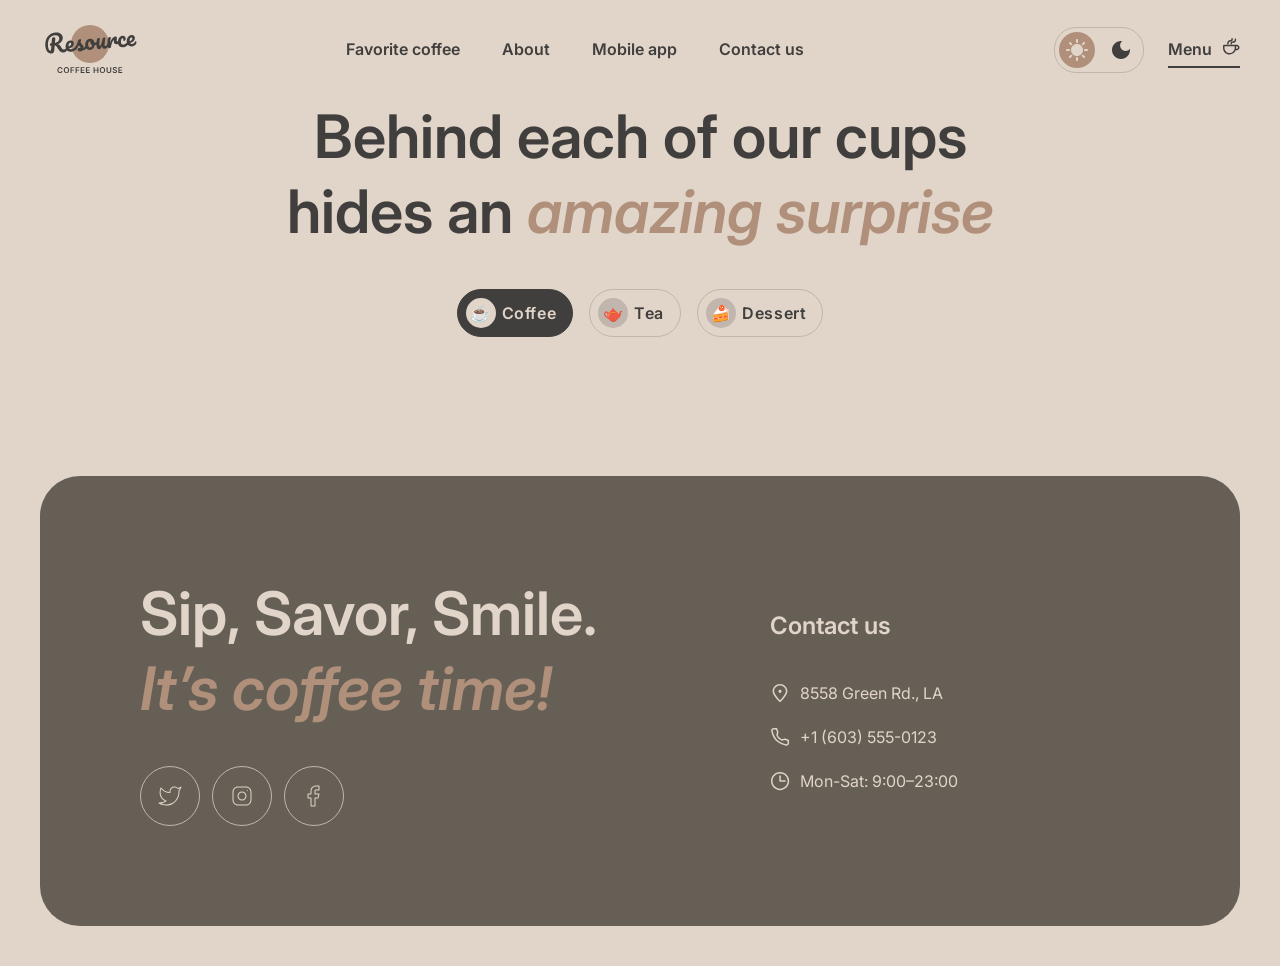
==== commit 97469315: "feat: add new functionality" ====
--- a/menu.html
+++ b/menu.html
@@ -13,7 +13,7 @@
   <link href="https://fonts.googleapis.com/css2?family=Inter:ital,wght@0,100..900;1,100..900&display=swap"
     rel="stylesheet">
   <link rel="stylesheet" href="modern-normalize.css">
-  <link rel="stylesheet" href="style.css">
+  <link rel="stylesheet" href="style.css?2">
   <link rel="icon" href="assets/favicon.png" type="image/x-icon">
 </head>
 
@@ -176,6 +176,7 @@
 
           <h1 class="inner__header">Behind each of our cups hides an <span class="accent">amazing surprise</span></h1>
 
+          <!-- Category selector -->
           <div class="catalog__menu">
             <nav>
               <ul>
@@ -194,90 +195,9 @@
               </ul>
             </nav>
           </div>
-
+          <!-- End category selector -->
+            
           <div class="block__catalog">
-            <!-- Coffee -->
-            <div class="catalog__item">
-              <a href="#" class="open-modal">
-                <div class="catalog__picture"><div class="picture-item" style="background-image: url(upload/coffee-1.jpg)"></div></div>
-                <div class="catalog__description">
-                  <div class="header-3 item-title">Irish coffee</div>
-                  <p class="tile-description">Fragrant black coffee with Jameson Irish whiskey and whipped milk</p>
-                  <div class="header-3">$7.00</div>
-                </div>
-              </a>
-            </div>
-            <div class="catalog__item">
-              <a href="#" class="open-modal">
-                <div class="catalog__picture"><div class="picture-item" style="background-image: url(upload/coffee-2.jpg)"></div></div>
-                <div class="catalog__description">
-                  <div class="header-3 item-title">Kahlua coffee</div>
-                  <p class="tile-description">Classic coffee with milk and Kahlua liqueur under a cap of frothed milk</p>
-                  <div class="header-3">$7.00</div>
-                </div>
-              </a>
-            </div>
-            <div class="catalog__item">
-              <a href="#" class="open-modal">
-                <div class="catalog__picture"><div class="picture-item" style="background-image: url(upload/coffee-3.jpg)"></div></div>
-                <div class="catalog__description">
-                  <div class="header-3 item-title">Honey raf</div>
-                  <p class="tile-description">Espresso with frothed milk, cream and aromatic honey</p>
-                  <div class="header-3">$5.50</div>
-                </div>
-              </a>
-            </div>
-            <div class="catalog__item">
-              <a href="#" class="open-modal">
-                <div class="catalog__picture"><div class="picture-item" style="background-image: url(upload/coffee-4.jpg)"></div></div>
-                <div class="catalog__description">
-                  <div class="header-3">Ice cappuccino</div>
-                  <p class="tile-description">Cappuccino with soft thick foam in summer version with ice</p>
-                  <div class="header-3">$5.00</div>
-                </div>
-              </a>
-            </div>
-            <div class="catalog__item">
-              <a href="#" class="open-modal">
-                <div class="catalog__picture"><div class="picture-item" style="background-image: url(upload/coffee-5.jpg)"></div></div>
-                <div class="catalog__description">
-                  <div class="header-3">Espresso</div>
-                  <p class="tile-description">Classic black coffee</p>
-                  <div class="header-3">$4.50</div>
-                </div>
-              </a>
-            </div>
-            <div class="catalog__item">
-              <a href="#" class="open-modal">
-                <div class="catalog__picture"><div class="picture-item" style="background-image: url(upload/coffee-6.jpg)"></div></div>
-                <div class="catalog__description">
-                  <div class="header-3 item-title">Latte</div>
-                  <p class="tile-description">Espresso coffee with the addition of steamed milk and dense milk foam</p>
-                  <div class="header-3">$5.50</div>
-                </div>
-              </a>
-            </div>
-            <div class="catalog__item">
-              <a href="#" class="open-modal">
-                <div class="catalog__picture"><div class="picture-item" style="background-image: url(upload/coffee-7.jpg)"></div></div>
-                <div class="catalog__description">
-                  <div class="header-3 item-title">Latte macchiato</div>
-                  <p class="tile-description">Espresso with frothed milk and chocolate</p>
-                  <div class="header-3">$5.50</div>
-                </div>
-              </a>
-            </div>
-            <div class="catalog__item">
-              <a href="#" class="open-modal">
-                <div class="catalog__picture"><div class="picture-item" style="background-image: url(upload/coffee-8.jpg)"></div></div>
-                <div class="catalog__description">
-                  <div class="header-3 item-title">Coffee with cognac</div>
-                  <p class="tile-description">Fragrant black coffee with cognac and whipped cream</p>
-                  <div class="header-3">$6.50</div>
-                </div>
-              </a>
-            </div>
-            <!-- END Coffee -->
           </div>
 
           <br><br>
@@ -293,6 +213,72 @@
             </a>
           </div>
           <!-- END RELOAD -->
+
+
+          <!-- MODAL don't implemented -->
+          <div class="modal-overlay" id="modal">
+          <div class="modal-window">
+            <div class="modal-window__container">
+              <div class="modal-window__image">
+                <div class="catalog__picture"><img class="modal-img" src="%picture" alt="%Name"></div>
+              </div>
+              <div class="modal-window__text">
+                <h3 class="modal-h3">%Name</h3>
+                <p class="modal-description" id="description">%Description</p>
+                <p class="option">Size</p>
+                <div class="modal__menu">
+                  <nav>
+                    <ul>
+                      <li><a class="active" href="#">
+                          <div class="modal__icon" id="sizes">%Sizes</div>
+                          <div id="size">%Size</div>
+                        </a></li>
+                      <li><a href="#">
+                          <div class="modal__icon" id="sizes">%Sizes</div>
+                          <div id="size">%Size</div>
+                        </a></li>
+                      <li><a href="#">
+                          <div class="modal__icon" id="sizes">%Sizes</div>
+                          <div id="size">%Size</div>
+                        </a></li>
+                    </ul>
+                  </nav>
+                </div>
+                <p class="option">Additives</p>
+                <div class="modal__menu">
+                  <nav>
+                    <ul>
+                      <li><a class="active" href="#">
+                          <div class="modal__icon">1</div>
+                          <div id="name">%Name</div>
+                        </a></li>
+                      <li><a href="#">
+                          <div class="modal__icon">2</div>
+                          <div id="name">%Name</div>
+                        </a></li>
+                      <li><a href="#">
+                          <div class="modal__icon">3</div>
+                          <div id="name">%Name</div>
+                        </a></li>
+                    </ul>
+                  </nav>
+                </div>
+                <div class="modal__total">
+                  <div>Total:</div>
+                  <div class="price" id="price">%price + add-price</div>
+                </div>
+                <div class="modal__caption">
+                  <div>The cost is not final. Download our mobile app to see the final price and place your order. Earn
+                    loyalty points and enjoy your favorite coffee with up to 20% discount.</div>
+                </div>
+                <div class="modal__button">
+                  <a href="#" class="close-modal" onclick="closeModal('modal')">Close</a>
+                </div>
+              </div>
+            </div>
+          </div>
+          </div>
+          <!-- END MODAL -->
 
 
         </div>
--- a/style.css
+++ b/style.css
@@ -838,6 +838,7 @@
 
 .catalog__item a:hover {
   color: #B0907A;
+  text-decoration: none;
 }
 
 .catalog__description {
@@ -926,8 +927,196 @@
   transition-duration: 0.8s;
 }
 
+.modal-overlay {
+  position: fixed;
+  top: 0;
+  left: 0;
+  width: 100%;
+  height: 100%;
+  background: rgba(144, 144, 144, 0.8);
+  display: none;
+  justify-content: center;
+  align-items: center;
+  z-index: 1000;
+}
+
+.modal-overlay.active {
+  display: flex;
+}
+
+.modal-window {
+  width: 800px;
+  border-radius: 40px;
+  background-color: #E1D4C9;
+  padding: 20px;
+  overflow: hidden;
+  animation: fadeIn 0.9s ease;
+}
+
+@keyframes fadeIn {
+  from {
+    opacity: 0;
+  }
+  to {
+    opacity: 1;
+  }
+}
+.modal-window__container {
+  display: flex;
+  gap: 20px;
+}
+
+.modal__menu nav ul {
+  display: flex;
+  flex-wrap: wrap;
+  gap: 8px;
+  padding: 0 0 20px 0;
+  margin: 0 auto;
+}
+
+.modal__menu nav ul li a {
+  font: 600 16px/1 "Inter";
+  letter-spacing: 0.6px;
+  border-radius: 30px;
+  color: #403F3D;
+  display: flex;
+  align-items: center;
+  gap: 8px;
+  padding: 8px 16px 8px 8px;
+  border: 1px solid #C1B6AD;
+}
+
+.modal__menu nav ul li a:hover {
+  color: #E1D4C9;
+  background-color: #403F3D;
+  border: 1px solid #403F3D;
+  transition-duration: 0.8s;
+}
+
+.modal__menu nav ul li a .modal__icon {
+  border-radius: 20px;
+  background-color: #C1B6AD;
+  width: 30px;
+  height: 30px;
+  display: flex;
+  align-items: center;
+  justify-content: center;
+}
+
+.modal__menu nav ul li {
+  list-style-type: none;
+  padding: 2px 0 0 0;
+  margin: 0;
+}
+
+.modal__menu nav ul li a.active {
+  color: #E1D4C9;
+  background-color: #403F3D;
+  border: 1px solid #403F3D;
+}
+
+.modal__menu nav ul li a.active .modal__icon, .modal__menu nav ul li a:hover .modal__icon {
+  color: #403F3D;
+  background-color: #E1D4C9;
+}
+
+.modal__total {
+  padding-bottom: 20px;
+}
+
+.modal__total, .modal__button a {
+  font: 600 24px/1.5 "Inter";
+  display: flex;
+}
+
+.modal__total .price {
+  flex: 1;
+  text-align: right;
+}
+
+.modal__caption {
+  border-top: 1px solid #C1B6AD;
+  padding-top: 10px;
+  padding-bottom: 20px;
+}
+
+.modal__caption div {
+  font: 600 10px/1.4 "Inter";
+  background: url(assets/icon-info-empty.svg) no-repeat left top;
+  padding-left: 20px;
+}
+
+.modal__button a {
+  color: #403F3D;
+  display: flex;
+  align-items: center;
+  justify-content: center;
+  border-radius: 20px;
+  border: 1px solid #665F55;
+}
+
+.modal__button a:hover {
+  color: #E1D4C9;
+  background: #665F55;
+  border: 1px solid #665F55;
+}
+
 p.option {
   padding-top: 20px;
+}
+
+/* Затемнение фона */
+.modal-overlay {
+  display: none;
+  position: fixed;
+  top: 0;
+  left: 0;
+  width: 100%;
+  height: 100%;
+  background: rgba(0, 0, 0, 0.5);
+  z-index: 1000;
+}
+
+/* Модальное окно */
+.modal {
+  position: fixed;
+  top: 50%;
+  left: 50%;
+  transform: translate(-50%, -50%);
+  background: white;
+  padding: 20px;
+  border-radius: 8px;
+  box-shadow: 0 4px 15px rgba(0, 0, 0, 0.2);
+  z-index: 1001;
+  width: 600px;
+  text-align: center;
+}
+
+/* Кнопка закрытия */
+.close-btn {
+  display: inline-block;
+  margin-top: 20px;
+  background: #333333;
+  color: #FFFFFF;
+  border: none;
+  padding: 10px 20px;
+  border-radius: 5px;
+  cursor: pointer;
+  text-decoration: none;
+}
+
+.close-btn:hover {
+  background: #666666;
+}
+
+/* Ссылка для открытия модального окна */
+.open-modal-link {
+  cursor: pointer;
+  text-decoration: none;
+}
+
+.open-modal-link:hover {
+  text-decoration: underline;
 }
 
 .button__reload {
@@ -1206,6 +1395,10 @@
     padding: 0 0 16px 0;
     margin: 0;
   }
+  .mobile-app__decor img {
+    width: 100%;
+    margin: 0 0 -18px 0;
+  }
 }
 @media only screen and (max-width: 600px) {
   .slider__content {
@@ -1254,10 +1447,6 @@
     flex-wrap: wrap;
     margin-bottom: 30px;
   }
-  .mobile-app__decor img {
-    width: 100%;
-    margin: 0 0 -18px 0;
-  }
   .footer__block {
     gap: 40px;
     padding: 60px 16px 68px 16px;
